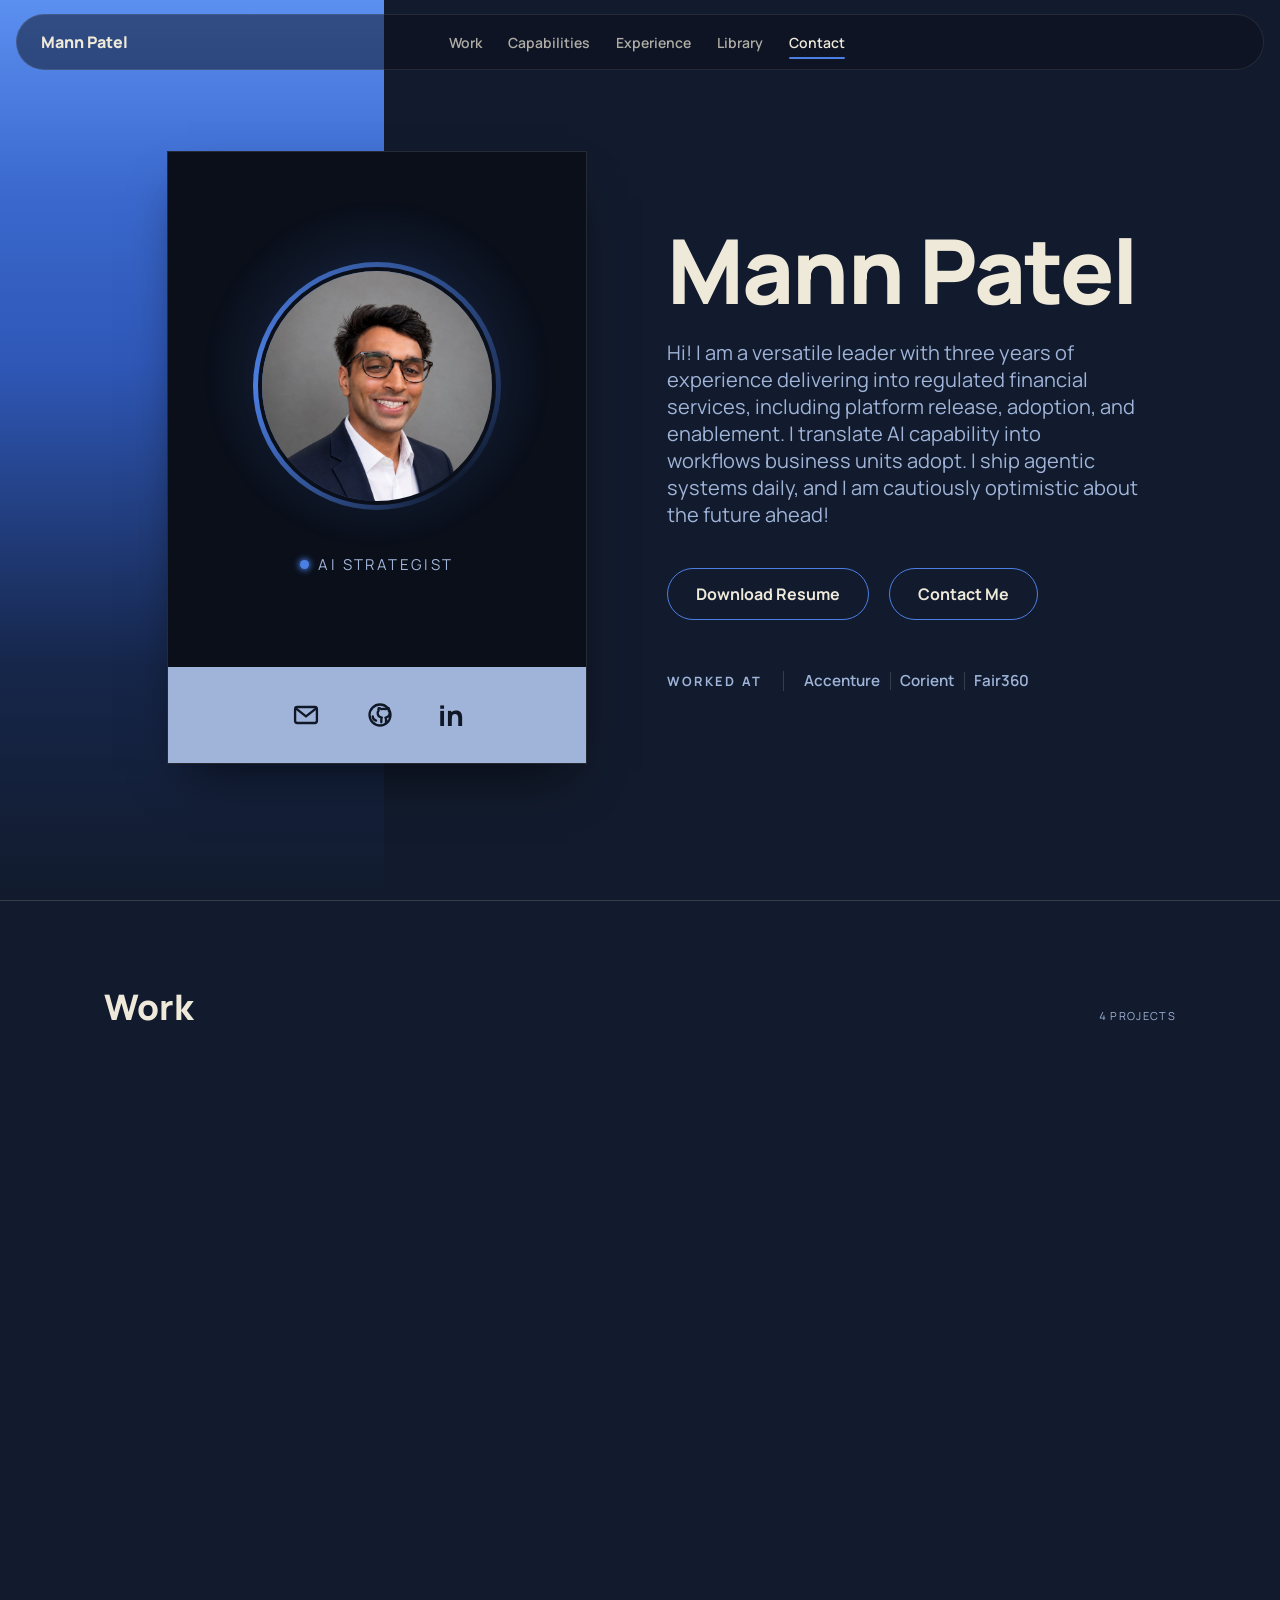
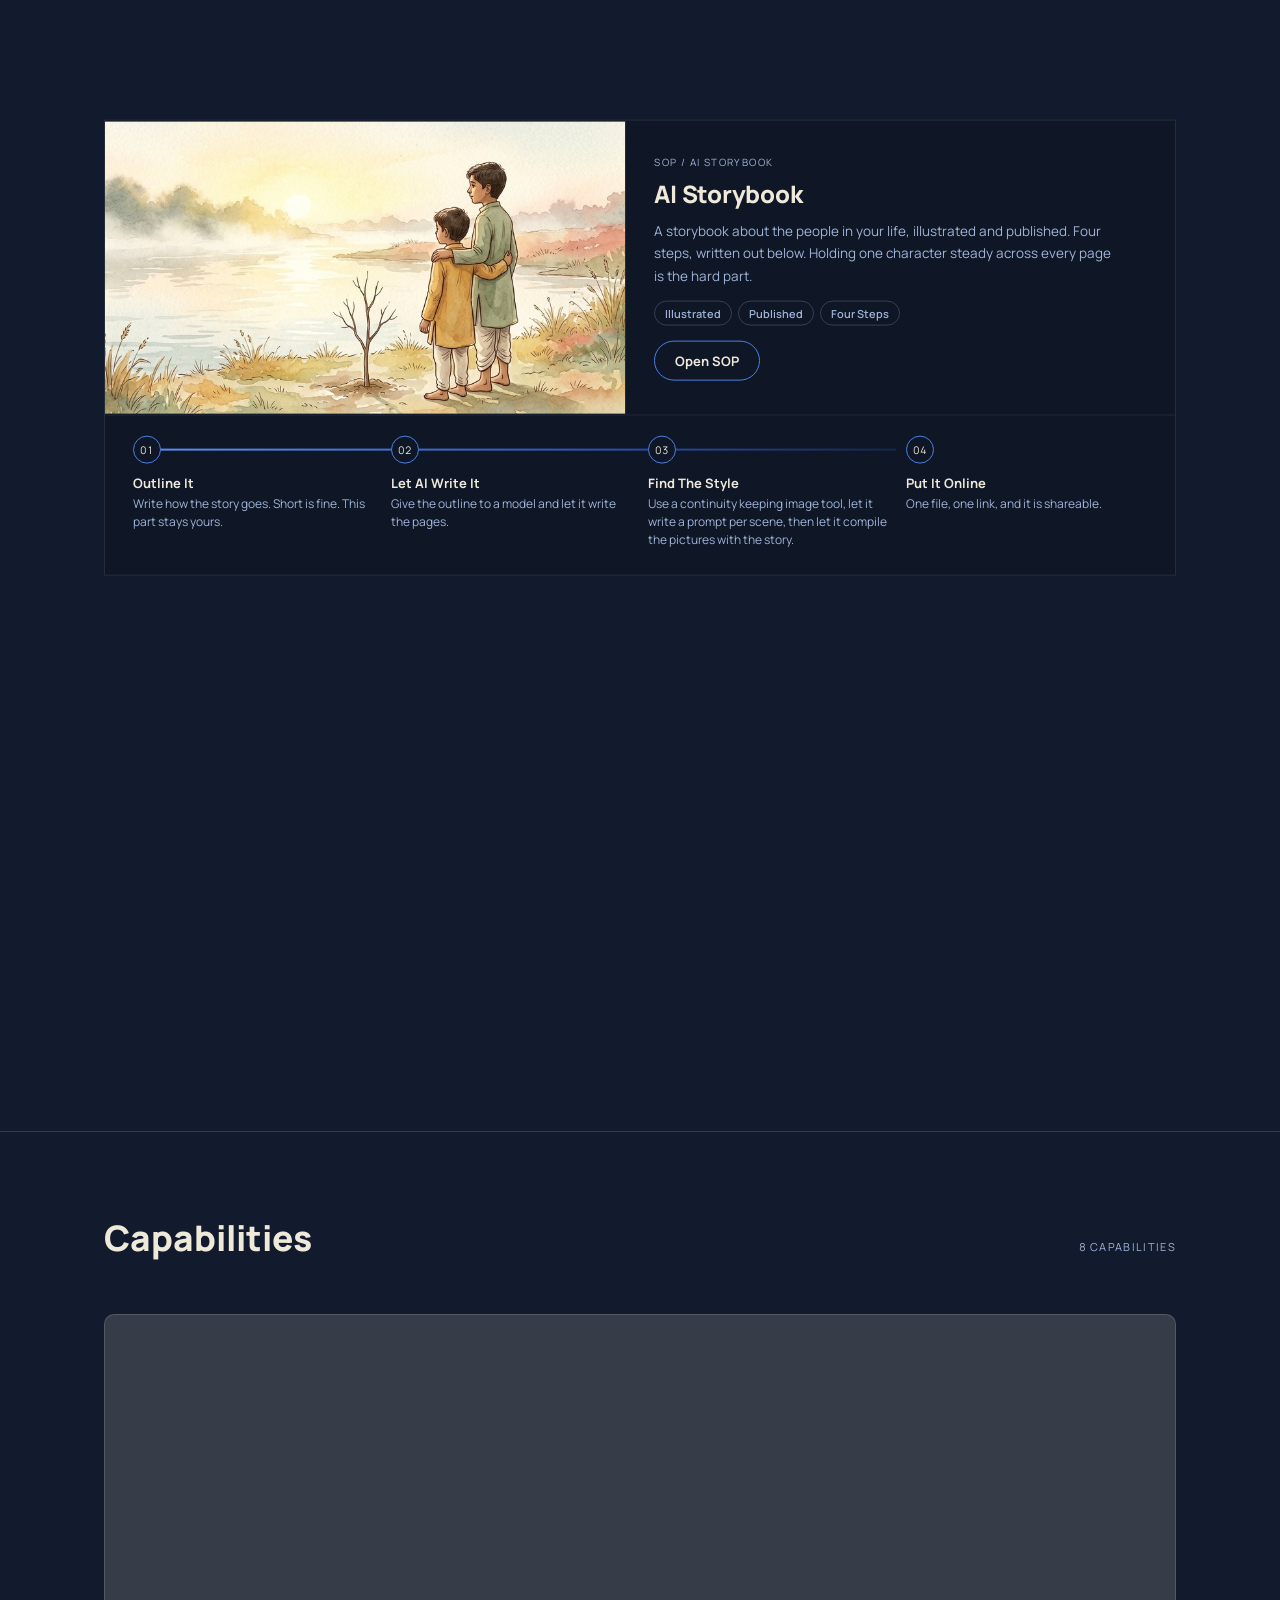
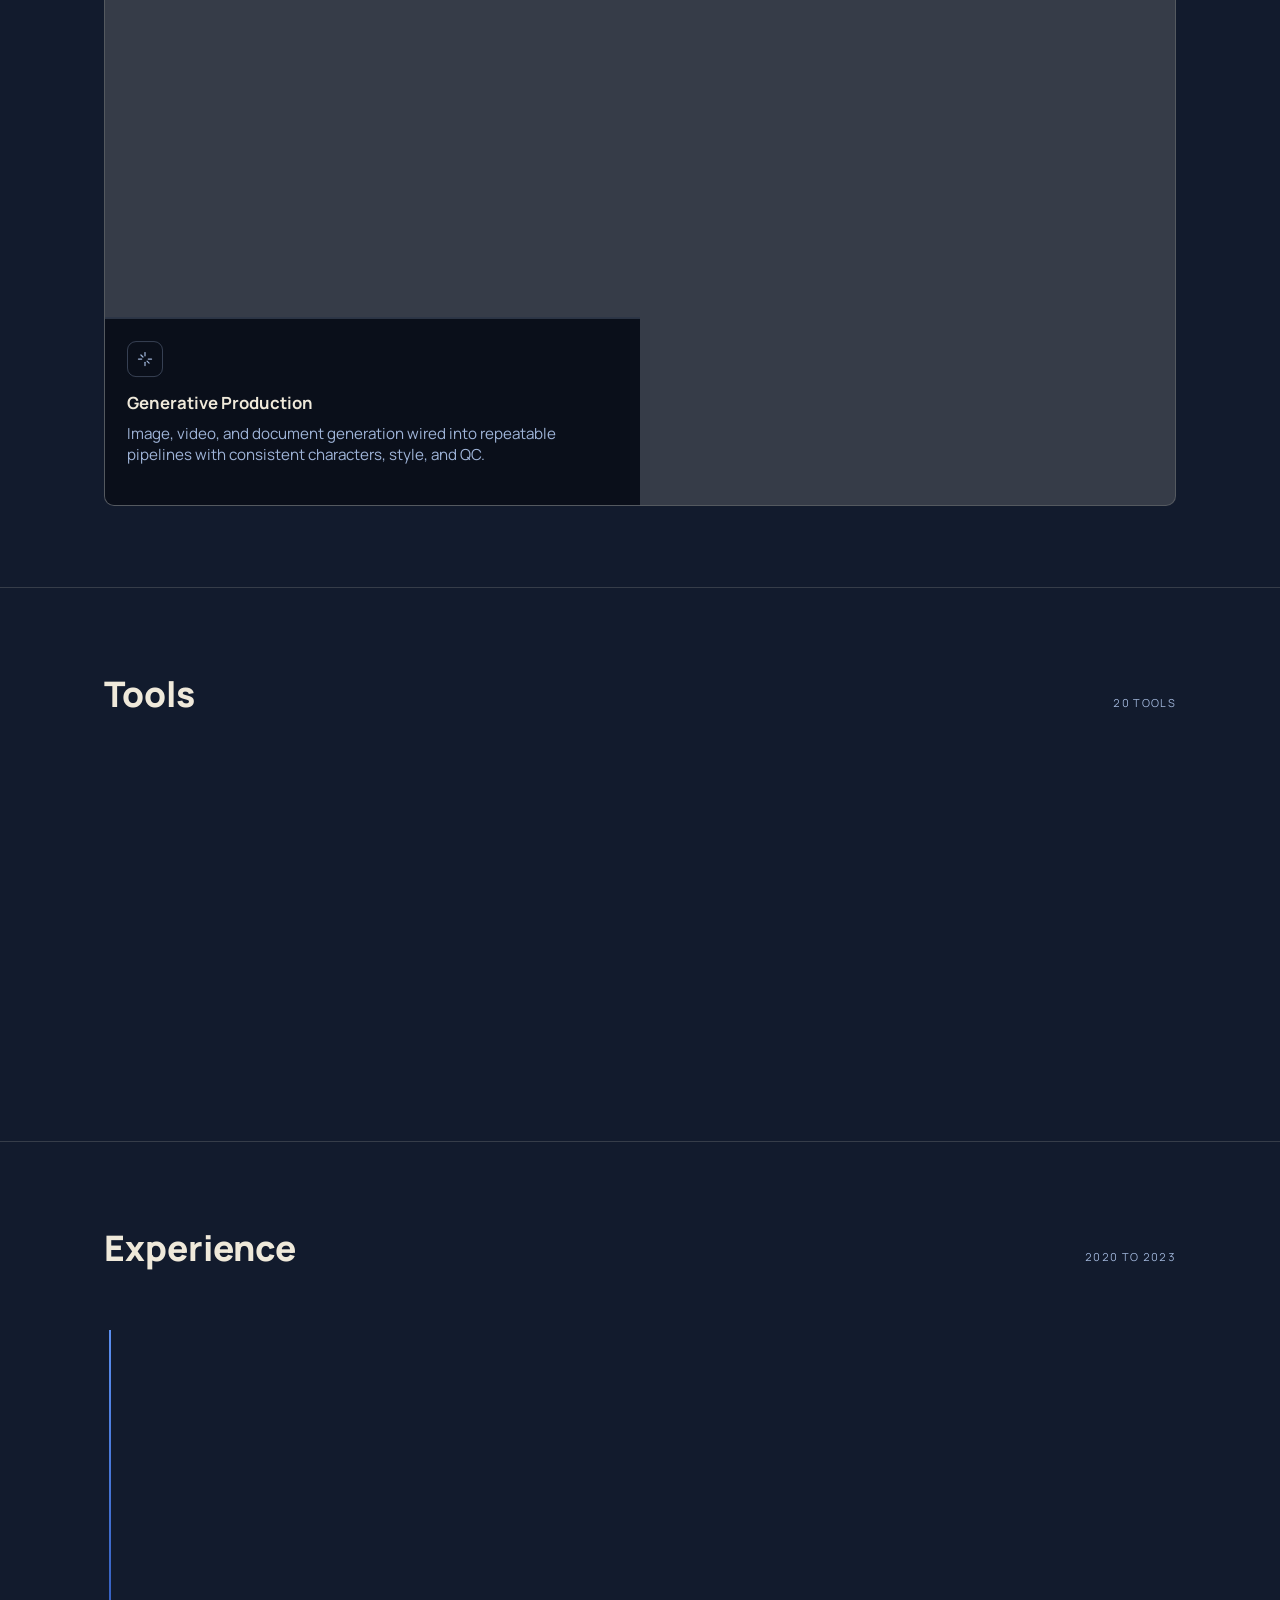
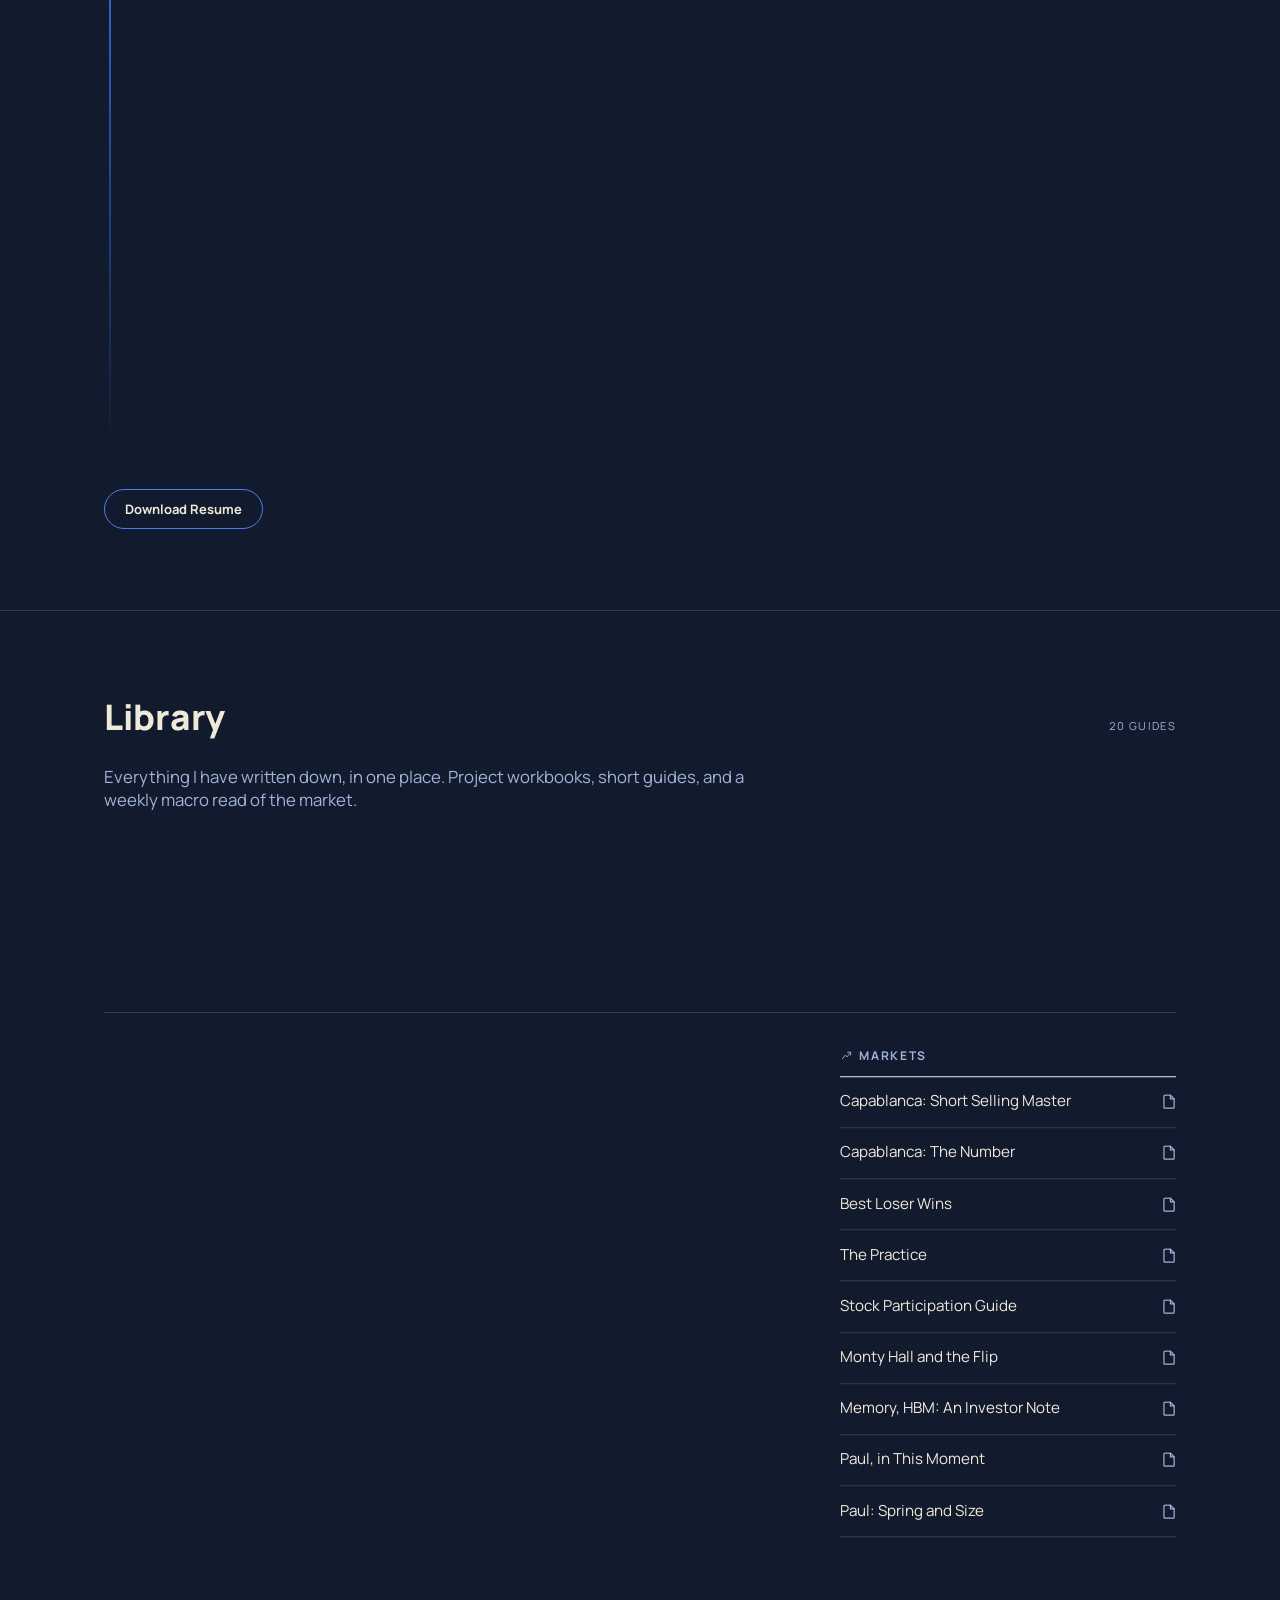
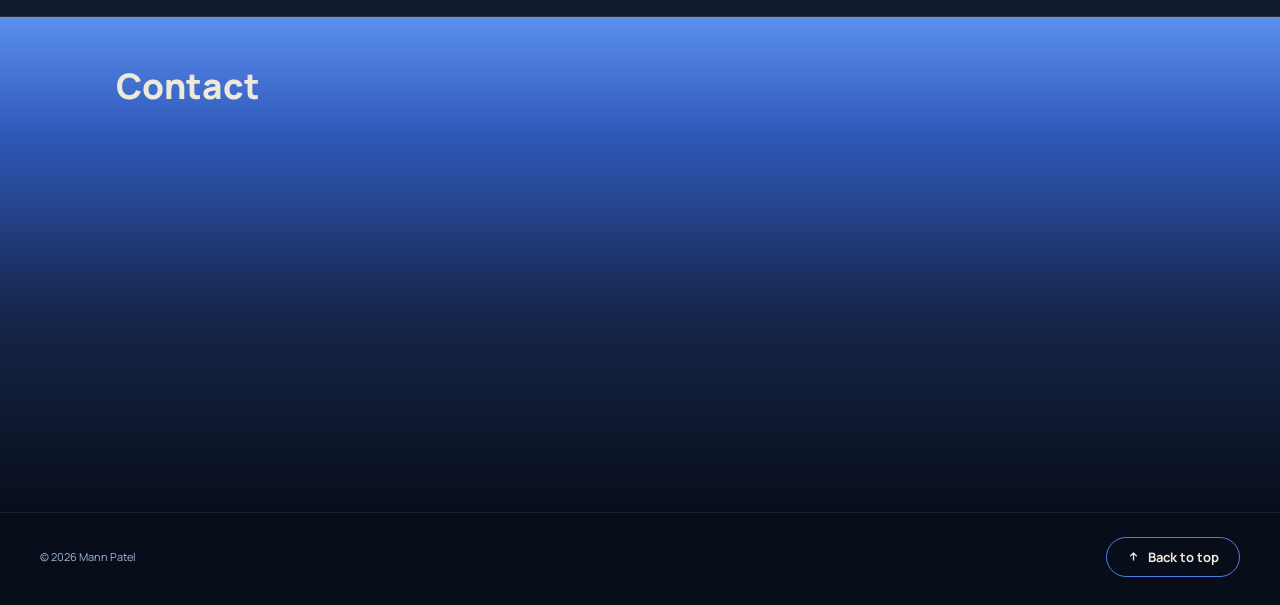
==== index.html @ 4f601220 "Replay v5 heading and card animations on scroll re-entry" ====
<!doctype html>
<html lang="en">
  <head>
    <meta charset="UTF-8" />
    <meta name="viewport" content="width=device-width, initial-scale=1.0, viewport-fit=cover" />
    <meta name="theme-color" content="#16233C" />
    <script>
      // Sets html[data-theme] before first paint, so the page never
      // flashes. A reload lands at the top (Mann, 2026-09-04: "I would
      // imagine refresh would take us to the top"). The browser's own
      // scroll restoration is switched off before the first paint; a URL
      // with a hash still jumps to its anchor as usual.
      (function () {
        try {
          if ('scrollRestoration' in history) history.scrollRestoration = 'manual';
          if (!location.hash) window.scrollTo(0, 0);
        } catch (e) {}
      })();
      // His ruling 2026-09-14: "remove light theme - lets focus on
      // regular first." Always dark, a stored 'theme' value (from before
      // this ruling, or written later by anything that still calls
      // ThemeContext's setter) is never read here. The toggle is off the
      // header; light's CSS and ThemeContext/ThemeToggle stay in the
      // tree, unused, so light can come back later.
      document.documentElement.setAttribute('data-theme', 'dark');
      // Language default, before first paint - mirrors the theme script
      // above so a visitor in India never sees English for a frame (the
      // plan's gap-fix table). Order: a stored choice always wins; else
      // the browser's own signals (timezone Asia/Kolkata or Asia/Calcutta,
      // or a navigator.languages tag starting gu/hi/en-IN) pick gu; else
      // en. The IP lookup below can only ADD gu at runtime, never remove
      // it and never override a stored choice - LanguageContext mirrors
      // this attribute once React mounts, the same way ThemeContext does.
      (function () {
        try {
          var stored = localStorage.getItem('rodeo.lang');
          var lang = stored === 'en' || stored === 'gu' ? stored : null;
          if (!lang) {
            var tz = '';
            try {
              tz = Intl.DateTimeFormat().resolvedOptions().timeZone || '';
            } catch (e2) {}
            var langs = navigator.languages || [navigator.language || ''];
            var indiaSignal =
              tz === 'Asia/Kolkata' ||
              tz === 'Asia/Calcutta' ||
              langs.some(function (l) {
                return /^(gu|hi|en-IN)/i.test(l);
              });
            lang = indiaSignal ? 'gu' : 'en';
          }
          document.documentElement.setAttribute('lang', lang);
          // The actual preload <link> is injected by
          // src/i18n/preloadGujaratiFont.ts instead of here: this raw
          // script runs before Vite's asset pipeline exists, so a literal
          // path string here (/src/assets/fonts/...) would 404 once the
          // build hashes and moves that file - the module import Vite
          // resolves at build time is the only way to get the real URL
          // in both dev and prod. That module still runs before React's
          // first render, so the font request starts at the same point
          // in the load a static preload would have.
        } catch (e) {
          document.documentElement.setAttribute('lang', 'en');
        }
      })();
      // One IP lookup at runtime, after paint - PRICE gate (T0), said out
      // loud per the plan: ipapi.co free tier is 1,000 lookups/day, no
      // key, HTTPS, CORS; each visitor costs one lookup a day (cached 24h
      // in localStorage rodeo.geo). Above the daily cap it 429s and the
      // browser signal above simply stands - cheaper path (zero calls,
      // browser signal only) misses a US-configured phone roaming in
      // India, which is why this call exists. It can only ADD gu - a
      // visitor who tapped the chip (rodeo.lang.chosen) is never
      // overridden, and a non-IN result never removes a gu the browser
      // signal already picked.
      (function () {
        try {
          if (localStorage.getItem('rodeo.lang.chosen') === '1') return;
          var cached = null;
          try {
            cached = JSON.parse(localStorage.getItem('rodeo.geo') || 'null');
          } catch (e3) {}
          var fresh = cached && Date.now() - cached.at < 24 * 60 * 60 * 1000;
          var apply = function (countryCode) {
            if (localStorage.getItem('rodeo.lang.chosen') === '1') return;
            if (localStorage.getItem('rodeo.lang')) return; // stored choice from a prior visit wins
            if (countryCode === 'IN') {
              document.documentElement.setAttribute('lang', 'gu');
              window.dispatchEvent(new CustomEvent('rodeo:geo-lang', { detail: 'gu' }));
            }
            // any other country: leave whatever the browser-signal script above picked
          };
          if (fresh) {
            apply(cached.country_code);
            return;
          }
          var ctrl = new AbortController();
          var timer = setTimeout(function () {
            ctrl.abort();
          }, 1500);
          fetch('https://ipapi.co/json/', { signal: ctrl.signal })
            .then(function (r) {
              return r.json();
            })
            .then(function (data) {
              clearTimeout(timer);
              try {
                localStorage.setItem(
                  'rodeo.geo',
                  JSON.stringify({ country_code: data.country_code, at: Date.now() })
                );
              } catch (e4) {}
              apply(data.country_code);
            })
            .catch(function () {
              clearTimeout(timer);
              // timeout or network failure - fails quietly, browser signal stands
            });
        } catch (e) {
          // fails quietly, browser signal stands
        }
      })();
      // Phase 4 (design handoff sec 04, opening-animation.html B2):
      // once-per-visit intro entrance. Runs before first paint, like the
      // theme/lang scripts above, so html.intro-play is already present
      // when Hero mounts - the class landing after mount would flash the
      // page from its resting (visible) state into the animation's hidden
      // "from" state. sessionStorage (not localStorage) is the per-visit
      // scope her spec asks for: a fresh tab/context always replays, a
      // reload within the same tab does not. Two conditions from her
      // spec: never on a hash landing (the visitor arrived partway down
      // the page, not at the top), and never a second time in the same
      // session (covers clicking back-to-top too, since that is a scroll,
      // not a reload - this class is only ever set once per session
      // regardless).
      (function () {
        try {
          if (!location.hash && !sessionStorage.getItem('rodeo.introPlayed')) {
            document.documentElement.classList.add('intro-play');
            sessionStorage.setItem('rodeo.introPlayed', '1');
          }
        } catch (e) {
          // fails quietly - hero just renders in its resting state
        }
      })();
    </script>
    <meta name="description" content="AI strategy for regulated financial services. Platform rollout at Morgan Stanley, and agentic systems shipped daily." />
    <meta property="og:type" content="website" />
    <meta property="og:title" content="Mann Patel, AI Strategist" />
    <meta property="og:description" content="AI strategy for regulated financial services. Platform rollout at Morgan Stanley, and agentic systems shipped daily." />
    <meta property="og:image" content="https://mann.rodeo/og/mann-rodeo-preview-2026.png" />
    <meta property="og:image:width" content="1200" />
    <meta property="og:image:height" content="630" />
    <meta property="og:image:alt" content="Mann Patel, AI Strategist" />
    <meta property="og:url" content="https://mann.rodeo/" />
    <meta name="twitter:card" content="summary_large_image" />
    <meta name="twitter:title" content="Mann Patel, AI Strategist" />
    <meta name="twitter:description" content="AI strategy for regulated financial services. Platform rollout at Morgan Stanley, and agentic systems shipped daily." />
    <meta name="twitter:image" content="https://mann.rodeo/og/mann-rodeo-preview-2026.png" />
    <link rel="canonical" href="https://mann.rodeo/" />
    <!-- Site icon is the pixel art headshot (Mann, 2026-09-03), replacing the sun.
         Ring cleanup 2026-09-13 (Phase 15): new files, --ring conic gradient
         added around the circle; old favicon-32/mann-192/mann-512/mann-apple-touch
         left in place, unreferenced. -->
    <link rel="icon" type="image/png" sizes="32x32" href="/icon-ring-32.png" />
    <link rel="icon" type="image/png" sizes="192x192" href="/icon-ring-192.png" />
    <link rel="icon" type="image/png" sizes="512x512" href="/icon-ring-512.png" />
    <link rel="apple-touch-icon" href="/icon-ring-180.png" />
    <title>Mann Patel</title>
    <script type="module" crossorigin src="/assets/index-DsJ9YGQO.js"></script>
    <link rel="stylesheet" crossorigin href="/assets/index-DqgEf0xF.css">
  </head>
  <body>
    <div id="root"></div>
  </body>
</html>
---- assets/index-DqgEf0xF.css ----
@font-face{font-family:Manrope;src:url(/assets/Manrope-Variable-FzEoaBTQ.ttf)format("truetype-variations"),url(/assets/Manrope-Variable-FzEoaBTQ.ttf)format("truetype");font-weight:400 800;font-style:normal;font-display:swap;unicode-range:U+0-24F,U+300-36F,U+2000-206F,U+20A0-20CF}@font-face{font-family:Noto Sans Gujarati;src:url(/assets/NotoSansGujarati-Variable-D10yFSUp.ttf)format("truetype-variations"),url(/assets/NotoSansGujarati-Variable-D10yFSUp.ttf)format("truetype");font-weight:100 900;font-style:normal;font-display:swap;unicode-range:U+A80-AFF}:root{--paper:#fbf7ef;--fill:#e7decc;--ink:#16233c;--line:#16233c24;--f:"Manrope", system-ui, sans-serif;--mono:var(--f);--shadow:0 1px 2px #16233c0d, 0 12px 34px #16233c1a;--accent:#4c7fe3;--accent-soft:#4c7fe33d;--ring:conic-gradient(from -90deg, #4c7fe3, #4c7fe30d 65%, #4c7fe3);--ease-reveal:cubic-bezier(.22, 1, .36, 1);--ease-soft:cubic-bezier(.33, 1, .68, 1);--ease-inout:cubic-bezier(.65, 0, .35, 1);--navy:#121b2d;--cream-fixed:#efe9da;--cream:var(--ink);--periwinkle:#3e567c;--panel:#f2ead8;--card:var(--fill);--deep:#dccfb3;--band:linear-gradient(180deg, #4c7fe3 0%, #9bb8ef 25%, #dce6f7 55%, #f5efe2 80%, #fbf7ef 100%);--bar-gradient:linear-gradient(90deg, #5b8ff080 0%, #2f58b857 28%, #16264a33 58%, #0a0f1a00 100%)}html[data-theme=dark]{--paper:#121b2d;--ink:#efe9da;--fill:#1a2540;--line:#efe9da29;--shadow:0 1px 2px #0000004d, 0 12px 34px #00000073;--cream:#efe9da;--periwinkle:#9fb4d8;--panel:#0a0f1a;--card:#0f1626;--deep:#080d1a;--band:linear-gradient(180deg, #5b8ff0 0%, #3a68cc 22%, #2f58b8 40%, #16264a 74%, #121b2d 100%)}*{box-sizing:border-box}html{scroll-behavior:smooth;overflow-x:hidden}body{background:var(--paper);color:var(--ink);font-family:var(--f);-webkit-font-smoothing:antialiased;margin:0;transition:background-color .2s,color .2s}h1,h2,h3,p{margin:0}a{color:inherit}button{font-family:var(--f)}a:focus-visible,button:focus-visible{outline:2px solid var(--accent);outline-offset:2px}.text-link{background-image:linear-gradient(var(--accent), var(--accent));background-position:0 100%;background-repeat:no-repeat;background-size:0% 1.5px;padding-bottom:2px;text-decoration:none;transition:background-size .2s}.text-link:hover,.text-link:focus-visible{background-size:100% 1.5px}section[id],#top{scroll-margin-top:88px}@media (prefers-reduced-motion:reduce){html{scroll-behavior:auto}*{transition-duration:.001ms!important;animation-duration:.001ms!important}}html[lang=gu]{--f:"Noto Sans Gujarati", "Manrope", system-ui, sans-serif}html[lang=gu] body{line-height:1.7}html[lang=gu] .hero-name{letter-spacing:0;font-size:clamp(3.06rem,6.3vw,5.04rem);line-height:1.38}html[lang=gu] .section-title{font-size:clamp(1.44rem,2.7vw,1.98rem)}html[lang=gu] .cap-title{font-size:.945rem}html[lang=gu] .work-title{font-size:1.35rem}html[lang=gu] .btn{line-height:1}@keyframes band-feather{0%{-webkit-mask-image:linear-gradient(90deg,#000 40%,#0000 60%);mask-image:linear-gradient(90deg,#000 40%,#0000 60%);-webkit-mask-position:100% 0;mask-position:100% 0;-webkit-mask-size:250% 100%;mask-size:250% 100%}to{-webkit-mask-image:linear-gradient(90deg,#000 40%,#0000 60%);mask-image:linear-gradient(90deg,#000 40%,#0000 60%);-webkit-mask-position:0 0;mask-position:0 0;-webkit-mask-size:250% 100%;mask-size:250% 100%}}@keyframes card-in{0%{opacity:0;transform:translate(-40px)}to{opacity:1;transform:none}}@keyframes text-in{0%{opacity:0;transform:translate(-20px)}to{opacity:1;transform:none}}@keyframes fade-in{0%{opacity:0}to{opacity:1}}@keyframes ring-spin{0%{transform:rotate(0)}to{transform:rotate(360deg)}}.pill{z-index:50;-webkit-backdrop-filter:blur(14px)saturate(150%);height:56px;color:var(--ink);isolation:isolate;background:#0a0f1a80;border:1px solid #efe9da1a;border-radius:999px;grid-template-columns:1fr auto 1fr;align-items:center;padding:0 10px 0 24px;transition:border-color .3s;display:grid;position:fixed;top:14px;left:16px;right:16px;overflow:hidden}html[data-theme=light] .pill{background:#fbf7ef99;border-color:#16233c1f}.pill:before{content:"";z-index:-1;background:var(--bar-gradient);opacity:0;transition:opacity .6s var(--ease-reveal);position:absolute;inset:0}.pill.scrolled{border-color:#5b8ff047}.pill.scrolled:before{opacity:1}.wordmark{color:var(--ink);white-space:nowrap;opacity:0;pointer-events:none;transition:opacity .45s var(--ease-reveal), transform .55s var(--ease-reveal);justify-self:start;font-size:16px;font-weight:800;text-decoration:none;transform:translateY(8px)}.pill.scrolled .wordmark{opacity:1;pointer-events:auto;transform:translateY(0)}.pill-nav{justify-self:center;gap:26px;display:flex}.pill-nav a{font-family:var(--f);color:color-mix(in srgb, var(--ink) 72%, transparent);padding:4px 0;font-size:14px;font-weight:600;text-decoration:none;transition:color .2s;position:relative}.pill-nav a:hover,.pill-nav a.active{color:var(--ink)}.pill-nav a:after{content:"";background:var(--accent);height:2px;transition:transform .35s var(--ease-reveal);border-radius:2px;position:absolute;bottom:-3px;left:0;right:0;transform:scaleX(0)}.pill-nav a.active:after{transform:scaleX(1)}.pill-right{justify-self:end;align-items:center;gap:8px;display:flex}.pill-right .theme-toggle{border-color:color-mix(in srgb, var(--ink) 28%, transparent);width:32px;height:32px;color:var(--ink)}.pill-right .theme-toggle:hover,.pill-right .theme-toggle:focus-visible{border-color:var(--accent);box-shadow:0 0 0 3px var(--accent-soft), 0 0 14px #4c7fe366;background:0 0}.menu-toggle{border:1px solid color-mix(in srgb, var(--ink) 30%, transparent);width:36px;height:36px;color:inherit;cursor:pointer;background:0 0;border-radius:50%;justify-content:center;align-items:center;display:none}.menu-toggle span,.menu-toggle span:before,.menu-toggle span:after{content:"";background:var(--ink);width:16px;height:2px;display:block;position:relative}.menu-toggle span:before{position:absolute;top:-5px}.menu-toggle span:after{position:absolute;top:5px}.menu-panel{z-index:49;-webkit-backdrop-filter:blur(14px)saturate(150%);color:var(--ink);box-shadow:var(--shadow);background:#0a0f1a80;border:1px solid #efe9da1a;border-radius:14px;flex-direction:column;padding:.75rem;display:flex;position:fixed;top:78px;left:16px;right:16px}html[data-theme=light] .menu-panel{background:#fbf7ef99;border-color:#16233c1f}.menu-panel a{color:color-mix(in srgb, var(--ink) 72%, transparent);padding:.6rem .5rem;font-size:.95rem;font-weight:600;text-decoration:none}.menu-panel a.active{color:var(--ink)}@media (width<=768px){.pill-nav{display:none}.menu-toggle{display:flex}}.btn{color:var(--cream);border:1.5px solid var(--accent);cursor:pointer;background:0 0;border-radius:999px;justify-content:center;align-items:center;gap:8px;padding:10px 20px;font-family:Manrope,system-ui,sans-serif;font-size:13px;font-weight:700;text-decoration:none;transition:box-shadow .25s,background .25s;display:inline-flex}.btn:hover,.btn:focus-visible{box-shadow:0 0 0 4px var(--accent-soft), 0 0 22px #4c7fe380;background:#4c7fe31f;outline:none}.btn svg{width:13px;height:13px}.btn-icon{border-width:1px;border-color:color-mix(in srgb, var(--paper) 30%, transparent);width:40px;height:40px;color:var(--paper);background:0 0;border-radius:50%;padding:0}.btn-icon:hover,.btn-icon:focus-visible{background:color-mix(in srgb, var(--paper) 14%, transparent);box-shadow:none}.footer{background:var(--deep);border-top:1px solid color-mix(in srgb, var(--cream) 8%, transparent);justify-content:space-between;align-items:center;gap:16px;padding:24px 40px 28px;display:flex}.footer-line{font-family:var(--mono);color:var(--periwinkle);font-size:11px}.footer-top svg{transition:transform .3s var(--ease-soft)}.footer-top:hover svg{transform:translateY(-2px)}@media (prefers-reduced-motion:reduce){.footer-top svg{transition:none}}@media (width<=768px){.footer{flex-direction:column;align-items:flex-start;padding-inline:24px}}.hero{align-items:center;min-height:100svh;display:flex;position:relative;overflow:hidden}.hero-bg{grid-template-columns:30% 70%;display:grid;position:absolute;inset:0}.hero-band{background:var(--band)}.hero-solid{background:var(--navy)}.hero-inner{z-index:1;grid-template-columns:420px 1fr;align-items:center;column-gap:80px;width:100%;max-width:1120px;margin-inline:auto;padding:84px 62px 70px 87px;display:grid;position:relative}.hero-id{z-index:1;background:var(--panel);border:1px solid color-mix(in srgb, var(--cream) 12%, transparent);text-align:center;border-radius:0;flex-direction:column;align-self:center;align-items:center;padding:110px 37px 0;display:flex;position:relative;overflow:hidden;box-shadow:0 26px 50px -20px #000000a6}.hero-id-glow{z-index:0;filter:blur(6px);pointer-events:none;background:radial-gradient(circle,#4c7fe361 0%,#4c7fe314 52%,#0000 72%);width:335px;height:335px;position:absolute;top:54px;left:50%;transform:translate(-50%)}.hero-id-ring{z-index:1;cursor:pointer;border-radius:50%;width:248px;height:248px;margin-bottom:44px;transition:box-shadow .3s;position:relative}.hero-id-ring:before{content:"";background:var(--ring);border-radius:50%;position:absolute;inset:0}.hero-id-ring:hover{box-shadow:0 0 0 5px var(--accent-soft)}.hero-id-ring:focus-visible{outline:2px solid var(--accent);outline-offset:4px}@keyframes click-ring-spin{0%{transform:rotate(0)}to{transform:rotate(360deg)}}.hero-id .hero-id-ring.hero-id-ring-spin:before{animation:click-ring-spin .9s var(--ease-inout)}.hero-id-photo{z-index:1;border:4px solid var(--panel);border-radius:50%;position:absolute;inset:5px;overflow:hidden}.hero-headshot-img{object-fit:cover;object-position:center top;pointer-events:none;-webkit-user-select:none;user-select:none;-webkit-user-drag:none;width:100%;height:100%;transition:opacity .25s;position:absolute;inset:0}@media (prefers-reduced-motion:reduce){.hero-headshot-img{transition:none}}.hero-id-role{z-index:1;font-family:var(--mono);letter-spacing:.16em;text-transform:uppercase;color:var(--periwinkle);justify-content:center;align-items:center;gap:9px;margin:0 0 92px;font-size:15px;display:flex;position:relative}.hero-id-dot{background:var(--accent);width:9px;height:9px;box-shadow:0 0 6px 1px var(--accent);border-radius:50%;flex-shrink:0;position:relative}.hero-id-dot:after{content:"";border:1.5px solid var(--accent);opacity:0;border-radius:50%;animation:2.2s ease-out infinite hero-id-dot-pulse;position:absolute;inset:-4px}@keyframes hero-id-dot-pulse{0%{opacity:.9;transform:scale(.6)}70%{opacity:0;transform:scale(2.2)}to{opacity:0;transform:scale(2.2)}}@media (prefers-reduced-motion:reduce){.hero-id-dot:after{opacity:.35;animation:none;transform:scale(1.4)}}.hero-id-socials{z-index:1;background:var(--periwinkle);justify-content:center;align-items:center;gap:42px;width:calc(100% + 74px);margin:0 -37px;padding:32px 0;display:flex;position:relative}.hero-id-social{color:#101828;cursor:pointer;background:0 0;border:none;justify-content:center;align-items:center;padding:0;text-decoration:none;transition:transform .18s,opacity .18s;display:flex}.hero-id-social:hover{opacity:.65;transform:translateY(-1px)}.hero-id-social svg{width:32px;height:32px}.hero-id-social-linkedin{font-family:var(--f);font-size:28px;font-weight:800;line-height:1}.hero-copy{min-width:0}.hero-headline{letter-spacing:-.02em;color:var(--cream-fixed);margin:0;font-size:clamp(3.4rem,7vw,5.6rem);font-weight:800;line-height:1.05}.hero-pitch{color:var(--periwinkle);text-wrap:pretty;max-width:46ch;margin-top:1.4rem;font-size:1.25rem}.hero-actions{gap:1.25rem;margin-top:2.5rem;display:flex}.hero-actions .btn{color:var(--cream-fixed);padding:14px 28px;font-size:16px}.hero-workedat{flex-wrap:wrap;align-items:center;gap:1.25rem;margin-top:3.125rem;display:flex}.hero-workedat-label{letter-spacing:.2em;text-transform:uppercase;color:var(--periwinkle);font-size:.8rem;font-weight:700}.hero-workedat-hairline{background:var(--line);flex-shrink:0;width:1px;height:20px}.hero-workedat-list{flex-wrap:wrap;align-items:center;gap:.6rem;display:flex}.hero-workedat-item{align-items:center;gap:.6rem;display:inline-flex}.hero-workedat-pipe{background:var(--line);width:1px;height:18px}.hero-workedat-plain{color:var(--periwinkle);font-size:.95rem;font-weight:600}@media (width<=768px){.hero-bg{grid-template-rows:340px 1fr;grid-template-columns:1fr}.hero-inner{text-align:center;grid-template-columns:1fr;row-gap:32px;padding:120px 24px 48px}.hero-id{justify-self:center;width:100%;max-width:272px;padding:58px 30px 0}.hero-id-glow{width:270px;height:270px;top:13px}.hero-id-ring{width:200px;height:200px;margin-bottom:26px}.hero-id-photo{border-width:3px;inset:4px}.hero-id-socials{gap:34px;width:calc(100% + 60px);margin:0 -30px;padding:20px 0}.hero-id-social svg{width:26px;height:26px}.hero-id-social-linkedin{font-size:23px}.hero-pitch{margin-inline:auto}.hero-actions{flex-direction:column;width:100%}.hero-actions .btn{width:100%}.hero-workedat{justify-content:center}}.intro-play .hero-band{animation:band-feather 1s var(--ease-inout) 0s both}.intro-play .hero-id{animation:card-in 1s var(--ease-soft) .25s both}.intro-play .hero-headline{animation:text-in .7s var(--ease-soft) .65s both}.intro-play .hero-pitch{animation:text-in .7s var(--ease-soft) .75s both}.intro-play .hero-actions{animation:text-in .7s var(--ease-soft) .85s both}.intro-play .hero-workedat{animation:text-in .7s var(--ease-soft) .95s both}.intro-play header.pill{animation:fade-in .7s var(--ease-soft) 1s both}.intro-play .hero-id-ring:before{animation:ring-spin .85s var(--ease-inout) 1.15s both}.section{border-top:1px solid var(--line);padding-block:clamp(4rem,9vh,7rem)}.section-inner{max-width:1120px;margin-inline:auto;padding-inline:1.5rem}.section-title{font-size:clamp(1.6rem,3vw,2.2rem);font-weight:800}.section-head{justify-content:space-between;align-items:baseline;gap:16px;padding-bottom:12px;display:flex;position:relative}.section-head .count{font-family:var(--mono);letter-spacing:.12em;text-transform:uppercase;color:var(--periwinkle);font-variant-numeric:tabular-nums;white-space:nowrap;opacity:0;flex-shrink:0;font-size:11px;transform:translateY(6px)}.section-head.in .count{animation:section-count-in .6s var(--ease-soft) .25s both}@keyframes section-count-in{0%{opacity:0;transform:translateY(6px)}to{opacity:1;transform:translateY(0)}}.section-head .hair{width:0;height:3px;position:absolute;bottom:-1px;left:0;overflow:hidden}.section-head.in .hair{animation:section-hair-in 1.3s var(--ease-soft) .35s both}@keyframes section-hair-in{0%{width:0}to{width:100%}}.section-head .hair:before{content:"";background:#16233c24;height:1px;position:absolute;bottom:1px;left:0;right:0}html[data-theme=dark] .section-head .hair:before{background:#efe9da24}.section-head .hair:after{content:"";opacity:1;background:linear-gradient(90deg,#5b8ff000,#5b8ff0);border-radius:3px;width:90px;height:3px;position:absolute;bottom:0;right:0;box-shadow:0 0 10px #5b8ff0cc}.section-head.in .hair:after{animation:.6s 1.45s both section-hair-tip-fade}@keyframes section-hair-tip-fade{0%{opacity:1}to{opacity:0}}.section-head.replay-ready .count,.section-head.replay-ready .hair,.section-head.replay-ready .hair:after{animation:none}@media (prefers-reduced-motion:reduce){.section-head .hair,.section-head.in .hair,.section-head.replay-ready .hair{width:100%;animation:none}.section-head .hair:after,.section-head.in .hair:after,.section-head.replay-ready .hair:after{animation:none;display:none}.section-head .count,.section-head.in .count,.section-head.replay-ready .count{opacity:1;animation:none;transform:none}}.section-lede{max-width:640px;color:var(--periwinkle);margin-top:.75rem;font-size:1.05rem}.section-body{margin-top:2.5rem}.work-grid{flex-direction:column;gap:22px;display:flex}.work-card{--wc-line:#efe9da1a;--wc-line-hover:#9fb4d866;--wc-divider:#efe9da14;background:var(--card);border:1px solid var(--wc-line);border-radius:0;flex-direction:column;transition:border-color .3s;display:flex}html:not([data-theme=dark]) .work-card{--wc-line:#16233c1a;--wc-line-hover:#4c7fe366;--wc-divider:#16233c14;background:#e3d9c4}.work-card:hover{border-color:var(--wc-line-hover)}.work-top{grid-template-columns:minmax(0,.95fr) minmax(0,1fr);align-items:stretch;display:grid}.work-media{border-right:1px solid var(--wc-divider);background:var(--paper);aspect-ratio:16/9;align-self:center;position:relative;overflow:hidden}.work-slide{object-fit:contain;object-position:center;width:100%;height:100%;transition:opacity .8s var(--ease-reveal);position:absolute;inset:0}.work-nav{z-index:5;width:34px;height:34px;color:var(--cream-fixed);-webkit-backdrop-filter:blur(8px);cursor:pointer;opacity:0;transition:opacity .25s ease, transform .25s var(--ease-reveal), border-color .2s ease, box-shadow .25s ease;background:#0a0f1a8c;border:1px solid #efe9da40;border-radius:50%;justify-content:center;align-items:center;display:flex;position:absolute;top:50%;transform:translateY(-50%)scale(.9)}.work-nav svg{width:14px;height:14px}.work-nav-prev{left:12px}.work-nav-next{right:12px}.work-media:hover .work-nav,.work-media:focus-within .work-nav{opacity:1;transform:translateY(-50%)scale(1)}.work-nav:hover,.work-nav:focus-visible{border-color:var(--accent);box-shadow:0 0 0 3px var(--accent-soft), 0 0 16px #4c7fe380;outline:none}.work-dots{z-index:5;opacity:0;gap:6px;transition:opacity .25s;display:flex;position:absolute;bottom:12px;left:50%;transform:translate(-50%)}.work-media:hover .work-dots,.work-media:focus-within .work-dots{opacity:1}.work-dot{cursor:pointer;width:7px;height:7px;transition:width .3s var(--ease-reveal), background .2s ease;background:#efe9da66;border:none;border-radius:999px;padding:0}.work-dot.is-on{background:var(--cream-fixed);width:18px}.work-body{flex-direction:column;justify-content:center;padding:26px 28px;display:flex}.work-kicker{font-family:var(--mono);letter-spacing:.14em;text-transform:uppercase;color:var(--periwinkle);font-size:.625rem;font-weight:400}.work-title{font-family:var(--f);letter-spacing:-.01em;margin-top:.5rem;font-size:1.5rem;font-weight:800}.work-text{color:var(--periwinkle);max-width:58ch;margin-top:.6rem;font-size:.84375rem;line-height:1.65}.work-tags{flex-wrap:wrap;gap:6px;margin:.9rem 0 0;padding:0;list-style:none;display:flex}.work-tag{color:var(--periwinkle);border:1px solid color-mix(in srgb, var(--periwinkle) 26%, transparent);border-radius:999px;padding:4px 10px;font-size:.6875rem;font-weight:600}.work-steps-band{border-top:1px solid var(--wc-divider);padding:20px 28px 26px}.work-steps{grid-template-columns:repeat(4,1fr);gap:16px;margin:0;padding:0;list-style:none;display:grid;position:relative}.work-steps:before{content:"";background:linear-gradient(90deg,#5b8ff0 0%,#2f58b8 55%,#16264a 100%);height:2px;position:absolute;top:13px;left:14px;right:calc(25% - 2px)}.work-step{z-index:1;flex-direction:column;display:flex;position:relative}.work-step-node{background:var(--card);border:1.5px solid var(--accent);width:28px;height:28px;font-family:var(--mono);font-variant-numeric:tabular-nums;color:var(--cream);border-radius:50%;justify-content:center;align-items:center;margin-bottom:10px;font-size:.656rem;display:flex}.work-step-title{margin-bottom:3px;font-size:.8125rem;font-weight:700}.work-step-text{color:var(--periwinkle);font-size:.75rem;line-height:1.5}.work-actions{flex-wrap:wrap;gap:8px;margin-top:.9rem;display:flex}@media (width<=780px){.work-top{grid-template-columns:1fr}.work-media{border-right:none;border-bottom:1px solid var(--wc-divider);align-self:auto}.work-steps{grid-template-columns:1fr 1fr}.work-steps:before{display:none}}@media (hover:none){.work-nav{opacity:1;transform:translateY(-50%)scale(1)}}.cap-grid{background:var(--line);border:1px solid var(--line);border-radius:10px;grid-template-columns:repeat(2,1fr);gap:1px;display:grid;overflow:hidden}.cap-card{background:var(--panel);border-top:2px solid color-mix(in srgb, var(--periwinkle) 22%, transparent);padding:22px;transition:border-color .2s,background .2s}.cap-card:hover,.cap-card:focus-within{border-top-color:var(--accent);background:color-mix(in srgb, var(--panel), black 10%)}html[data-theme=dark] .cap-card:hover,html[data-theme=dark] .cap-card:focus-within{background:#141d33}.cap-icon-box{border:1px solid color-mix(in srgb, var(--periwinkle) 30%, transparent);width:36px;height:36px;color:var(--periwinkle);border-radius:9px;justify-content:center;align-items:center;margin-bottom:14px;transition:color .2s,border-color .2s,box-shadow .2s;display:flex}.cap-icon-box svg{width:18px;height:18px}.cap-card:hover .cap-icon-box,.cap-card:focus-within .cap-icon-box{color:var(--accent);border-color:var(--accent);box-shadow:0 0 0 3px var(--accent-soft)}.cap-title{font-size:1.05rem;font-weight:700}.cap-text{color:var(--periwinkle);margin-top:.6rem;font-size:.95rem}@media (width<=640px){.cap-grid{grid-template-columns:1fr}}@media (prefers-reduced-motion:reduce){.cap-card,.cap-icon-box{transition:none}}.tools-rack{flex-direction:column;gap:22px;display:flex}.tool-group-label{font-family:var(--mono);letter-spacing:.16em;text-transform:uppercase;color:var(--periwinkle);margin:0 0 10px;font-size:9.5px;font-weight:500}.tool-row{flex-wrap:wrap;gap:9px;display:flex}.tool-pill{--tip-x:0px;font-family:var(--f);color:var(--cream);border:1px solid color-mix(in srgb, var(--periwinkle) 32%, transparent);cursor:help;border-radius:20px;padding:7px 15px;font-size:12.5px;font-weight:600;transition:border-color .2s,background .2s,box-shadow .2s;display:inline-block;position:relative}.tool-pill:hover,.tool-pill:focus-visible,.tool-pill.active{border-color:var(--accent);box-shadow:0 0 0 3px var(--accent-soft);background:#4c7fe31a;outline:none}.sr-only{clip:rect(0, 0, 0, 0);white-space:nowrap;border:0;width:1px;height:1px;margin:-1px;padding:0;position:absolute;overflow:hidden}.tool-pill:after{content:attr(data-tooltip);transform:translateX(calc(-50% + var(--tip-x)));color:#101828;width:220px;font-family:var(--f);text-align:center;opacity:0;visibility:hidden;pointer-events:none;z-index:20;background:#efe9da;border-radius:8px;padding:9px 13px;font-size:12px;font-weight:500;line-height:1.45;transition:opacity .2s;display:none;position:absolute;bottom:calc(100% + 10px);left:50%;box-shadow:0 12px 28px -10px #000000b3}.tool-pill:before{content:"";opacity:0;visibility:hidden;z-index:21;border:6px solid #0000;border-top-color:#efe9da;transition:opacity .2s;display:none;position:absolute;bottom:calc(100% + 4px);left:50%;transform:translate(-50%)}.tool-pill:hover:after,.tool-pill:hover:before,.tool-pill:focus-visible:after,.tool-pill:focus-visible:before,.tool-pill.active:after,.tool-pill.active:before{opacity:1;visibility:visible;display:block}@media (prefers-reduced-motion:reduce){.tool-pill,.tool-pill:after,.tool-pill:before{transition:none}}.exp-rail{padding-left:32px;position:relative}.exp-rail:before{content:"";background:linear-gradient(#5b8ff0 0%,#2f58b8 45%,#1c3568 78%,#0000 100%);width:2px;position:absolute;top:6px;bottom:6px;left:5px}.exp-item{padding-bottom:30px;position:relative}.exp-item:last-child{padding-bottom:0}.exp-node{background:var(--accent);width:12px;height:12px;box-shadow:0 0 0 4px var(--navy), 0 0 12px #4c7fe3b3;border-radius:50%;position:absolute;top:4px;left:-32px}html[data-theme=light] .exp-node{box-shadow:0 0 0 4px var(--paper), 0 0 12px #4c7fe3b3}.exp-head{flex-wrap:wrap;justify-content:space-between;align-items:baseline;gap:16px;display:flex}.exp-org{color:var(--cream);font-size:1rem;font-weight:800}.exp-dates{font-family:var(--mono);letter-spacing:.06em;color:var(--periwinkle);font-variant-numeric:tabular-nums;white-space:nowrap;font-size:10.5px}.exp-role{font-family:var(--mono);letter-spacing:.12em;text-transform:uppercase;color:var(--periwinkle);margin-top:3px;margin-bottom:10px;font-size:10.5px}.exp-points{flex-direction:column;gap:.5rem;margin:0;padding:0;list-style:none;display:flex}.exp-point{color:var(--periwinkle);font-size:.95rem;line-height:1.6}.exp-resume-btn{margin-top:2rem}@media (width<=768px){.exp-rail{padding-left:26px}.exp-rail:before{left:4px}.exp-node{width:10px;height:10px;box-shadow:0 0 0 3px var(--navy), 0 0 10px #4c7fe3b3;left:-26px}html[data-theme=light] .exp-node{box-shadow:0 0 0 3px var(--paper), 0 0 10px #4c7fe3b3}}.lib-rings{grid-template-columns:repeat(6,1fr);gap:1.5rem .5rem;margin-bottom:2.5rem;display:grid}@media (width<=768px){.lib-rings{grid-template-columns:repeat(3,1fr)}}.lib-ring-item{text-align:center;flex-direction:column;align-items:center;gap:.5rem;display:flex}.lib-ring-wrap{width:76px;height:76px;position:relative}.lib-ring{width:76px;height:76px;display:block}.lib-ring-track{fill:none;stroke:#9fb4d829;stroke-width:6px}.lib-ring-arc{fill:none;stroke:var(--accent);stroke-width:6px;stroke-linecap:round;transform-origin:38px 38px;transform:rotate(-90deg)}.lib-ring-icon{color:var(--ink);justify-content:center;align-items:center;display:flex;position:absolute;inset:0}.lib-ring-icon svg{width:22px;height:22px}.lib-ring-name{color:var(--ink);font-size:.71875rem;font-weight:600;line-height:1.25}.lib-ring-count{font-family:var(--mono);color:var(--periwinkle);font-size:.625rem}.lib-columns{border-top:1px solid var(--line);grid-template-columns:repeat(3,1fr);align-items:start;gap:0 2rem;padding-top:2rem;display:grid}.lib-stack{flex-direction:column;gap:2rem;min-width:0;display:flex}@media (width<=1024px){.lib-columns{grid-template-columns:repeat(2,1fr)}}.lib-col-head{font-family:var(--mono);letter-spacing:.14em;text-transform:uppercase;color:var(--periwinkle);border-bottom:1px solid var(--ink);align-items:center;gap:.4rem;padding-bottom:.75rem;font-size:.75rem;font-weight:700;display:flex}.lib-col-head-icon{flex-shrink:0;width:13px;height:13px}.lib-row{border-bottom:1px solid var(--line);color:var(--ink);justify-content:space-between;align-items:center;gap:.75rem;padding-block:.85rem;text-decoration:none;display:flex}.lib-row-title{font-size:.95rem;transition:transform .18s}.lib-row:hover .lib-row-title.text-link,.lib-row:focus-visible .lib-row-title.text-link{background-size:100% 1.5px}.lib-row:hover .lib-row-title{transform:translate(4px)}.lib-row-icon{width:13px;height:15px;color:var(--periwinkle);flex-shrink:0}@media (width<=768px){.lib-columns{grid-template-columns:1fr;gap:2rem 0}.lib-stack{display:contents}}#contact{background:linear-gradient(#5b8ff0 0%,#2f58b8 24%,#16264a 60%,#080d1a 100%);padding-block:44px 38px}html[data-theme=light] #contact{background:var(--band)}#contact .section-inner{padding-inline:36px}@media (width<=768px){#contact .section-inner{padding-inline:24px}}.contact-line{color:var(--cream);max-width:640px;margin-bottom:1.75rem;font-size:1.05rem}.contact-cards{grid-template-columns:300px 1fr;align-items:stretch;gap:22px;display:grid}.contact-card{background:var(--panel);border:1px solid var(--line);flex-direction:column;display:flex;box-shadow:0 26px 50px -20px #000000a6}.contact-card-methods{padding:24px 22px 0}.contact-card-form{padding:24px 24px 26px}.contact-col-label{font-family:var(--mono);letter-spacing:.16em;text-transform:uppercase;color:var(--periwinkle);margin:0 0 16px;font-size:9.5px}.contact-methods{flex-direction:column;gap:14px;margin:0;padding:0;list-style:none;display:flex}.contact-method-row{width:100%;font:inherit;color:inherit;text-align:left;cursor:pointer;background:0 0;border:none;align-items:center;gap:12px;margin:0;padding:0;text-decoration:none;display:flex}.contact-method-icon{border:1px solid color-mix(in srgb, var(--periwinkle) 30%, transparent);width:32px;height:32px;color:var(--periwinkle);flex-shrink:0;justify-content:center;align-items:center;transition:color .2s,border-color .2s,box-shadow .2s;display:flex}.contact-method-icon svg{width:15px;height:15px}.contact-li-mark{font-family:var(--f);font-size:13px;font-weight:800;line-height:1}.contact-method-text{flex-direction:column;min-width:0;display:flex}.contact-method-label{font-family:var(--mono);letter-spacing:.14em;text-transform:uppercase;color:var(--periwinkle);margin-bottom:2px;font-size:9px}.contact-method-dest{color:color-mix(in srgb, var(--cream) 85%, transparent);white-space:nowrap;background-size:0% 1.5px;font-size:12px;font-weight:600}.contact-method-row:hover .contact-method-dest,.contact-method-row:focus-visible .contact-method-dest{background-size:100% 1.5px}.contact-method-row:hover .contact-method-icon,.contact-method-row:focus-visible .contact-method-icon{color:var(--accent);border-color:var(--accent);box-shadow:0 0 0 3px var(--accent-soft)}.contact-method-row:focus-visible{outline:none}.contact-resume-bar.btn{background:var(--periwinkle);color:#101828;border:none;border-radius:0;width:calc(100% + 44px);margin:auto -22px 0;padding:13px 0;font-size:12px;font-weight:700}.contact-resume-bar.btn:hover,.contact-resume-bar.btn:focus-visible{box-shadow:none;background:#b6cbe6}.contact-card-form form{flex-direction:column;display:flex}.contact-field-row{grid-template-columns:1fr 1fr;gap:14px;margin-bottom:14px;display:grid}.contact-field{flex-direction:column;display:flex}.contact-field label{font-family:var(--mono);letter-spacing:.14em;text-transform:uppercase;color:var(--periwinkle);margin-bottom:6px;font-size:9px}.contact-field input,.contact-field textarea{font-family:var(--f);color:var(--cream);background:color-mix(in srgb, var(--periwinkle) 6%, transparent);border:1px solid color-mix(in srgb, var(--periwinkle) 22%, transparent);border-radius:0;padding:9px 11px;font-size:13px;transition:border-color .2s,box-shadow .2s,background .2s}.contact-field textarea{resize:vertical;min-height:74px;line-height:1.5}.contact-field input:focus,.contact-field textarea:focus{border-color:var(--accent);box-shadow:0 0 0 3px var(--accent-soft);background:#4c7fe314;outline:none}.contact-send-row{align-items:center;gap:12px;margin-top:22px;display:flex}.contact-send-note{font-family:var(--mono);letter-spacing:.1em;text-transform:uppercase;color:var(--periwinkle);font-size:9.5px}@media (width<=768px){.contact-cards{grid-template-columns:1fr}.contact-card-methods{padding-bottom:24px}.contact-field-row{grid-template-columns:1fr;gap:0}}.pdf-overlay{z-index:100;-webkit-backdrop-filter:blur(8px);backdrop-filter:blur(8px);opacity:0;pointer-events:none;transition:opacity .35s var(--ease-soft);background:#070a12ad;position:fixed;inset:0}.pdf-overlay.is-open{opacity:1;pointer-events:auto}.pdf-modal{background:var(--panel);color:var(--ink);border:1px solid color-mix(in srgb, var(--ink) 12%, transparent);opacity:0;transition:opacity .35s var(--ease-soft), transform .45s var(--ease-soft);border-radius:0;flex-direction:column;display:flex;position:absolute;inset:26px 34px;overflow:hidden;transform:translateY(16px)scale(.985);box-shadow:0 40px 90px -30px #000000d9}.pdf-overlay.is-open .pdf-modal{opacity:1;transform:none}.pdf-modal-bar{border-bottom:1px solid color-mix(in srgb, var(--ink) 8%, transparent);flex-shrink:0;align-items:center;gap:16px;padding:12px 14px 12px 20px;display:flex}.pdf-modal-title{min-width:0;margin-right:auto;overflow:hidden}.pdf-modal-title small{font-family:var(--mono);letter-spacing:.16em;text-transform:uppercase;color:var(--periwinkle);white-space:nowrap;text-overflow:ellipsis;margin-bottom:3px;font-size:9.5px;display:block;overflow:hidden}.pdf-modal-title strong{font-family:var(--f);white-space:nowrap;text-overflow:ellipsis;font-size:16px;font-weight:800;display:block;overflow:hidden}.pdf-pager{flex-shrink:0;align-items:center;gap:8px;display:flex}.pdf-pager-count{font-family:var(--mono);color:color-mix(in srgb, var(--ink) 70%, transparent);font-variant-numeric:tabular-nums;text-align:center;min-width:76px;font-size:11px}.pdf-icon-btn{width:32px;height:32px;color:var(--ink);border:1px solid color-mix(in srgb, var(--ink) 26%, transparent);cursor:pointer;background:0 0;border-radius:50%;flex-shrink:0;justify-content:center;align-items:center;transition:border-color .2s,box-shadow .25s,opacity .2s;display:flex}.pdf-icon-btn svg{width:14px;height:14px}.pdf-icon-btn:hover,.pdf-icon-btn:focus-visible{border-color:var(--accent);box-shadow:0 0 0 3px var(--accent-soft), 0 0 16px color-mix(in srgb, var(--accent) 45%, transparent);outline:none}.pdf-icon-btn:disabled{opacity:.3;cursor:default;box-shadow:none;border-color:color-mix(in srgb, var(--ink) 26%, transparent)}.pdf-sep{background:color-mix(in srgb, var(--ink) 12%, transparent);flex-shrink:0;width:1px;height:22px}.pdf-fit{border:1px solid color-mix(in srgb, var(--ink) 20%, transparent);border-radius:999px;flex-shrink:0;padding:2px;display:flex}.pdf-fit button{font-family:var(--f);color:color-mix(in srgb, var(--ink) 65%, transparent);cursor:pointer;background:0 0;border:none;border-radius:999px;padding:6px 11px;font-size:11.5px;font-weight:700;transition:background .2s,color .2s}.pdf-fit button[aria-pressed=true]{color:var(--ink);background:var(--accent-soft)}.pdf-download-btn{white-space:nowrap;flex-shrink:0;padding:8px 16px;font-size:12.5px}.pdf-progress{background:color-mix(in srgb, var(--ink) 5%, transparent);flex-shrink:0;height:2px}.pdf-progress i{background:linear-gradient(90deg,#5b8ff0,#2f58b8);width:0;height:100%;transition:width .15s linear;display:block}.pdf-body-wrap{flex-direction:column;flex:1;min-height:0;display:flex}.pdf-body{flex:1;grid-template-columns:104px 1fr;min-height:0;display:grid}.pdf-body.no-rail{grid-template-columns:1fr}.pdf-rail{border-right:1px solid color-mix(in srgb, var(--ink) 8%, transparent);flex-direction:column;align-items:center;gap:14px;padding:16px 14px;display:flex;overflow-y:auto}.pdf-thumb{all:unset;cursor:pointer;flex-direction:column;align-items:center;gap:6px;width:100%;display:flex}.pdf-thumb-page{outline-offset:3px;background:#fff;outline:2px solid #0000;width:72px;transition:outline-color .2s,box-shadow .25s;display:block}.pdf-thumb-page canvas{width:100%;height:100%;display:block}.pdf-thumb-num{font-family:var(--mono);color:color-mix(in srgb, var(--ink) 50%, transparent);font-size:10px}.pdf-thumb:hover .pdf-thumb-page{outline-color:color-mix(in srgb, var(--periwinkle) 50%, transparent)}.pdf-thumb.is-current .pdf-thumb-page{outline-color:var(--accent);box-shadow:0 0 16px color-mix(in srgb, var(--accent) 45%, transparent)}.pdf-thumb.is-current .pdf-thumb-num{color:var(--ink)}.pdf-thumb:focus-visible .pdf-thumb-page{outline-color:var(--accent)}.pdf-pages{background:var(--deep);touch-action:pan-x pan-y;overscroll-behavior:contain;flex-direction:column;align-items:center;gap:26px;width:100%;min-height:0;padding:28px;display:flex;position:relative;overflow:auto}html[data-theme=dark] .pdf-pages{background:#070b14}.pdf-pages-message{text-align:center;color:var(--ink);justify-content:center;align-items:center}.pdf-pages-message p{opacity:.75;max-width:32ch;font-size:.9rem}.pdf-sheet{flex-direction:column;flex-shrink:0;align-items:center;gap:8px;display:flex}.pdf-page{transition:width .35s var(--ease-soft);background:#fff;border-radius:0;flex-shrink:0;position:relative;overflow:hidden;box-shadow:0 20px 50px -18px #000c}.pdf-page-canvas{width:100%;height:100%;display:block;position:absolute;inset:0}.pdf-page-number{font-family:var(--mono);color:color-mix(in srgb, var(--ink) 35%, transparent);font-size:10px}.pdf-page-skeleton{background:linear-gradient(100deg,#eee 30%,#f6f6f6 50%,#eee 70%) 0 0/200% 100%;animation:1.6s ease-in-out infinite pdf-skeleton-sweep;position:absolute;inset:0}@keyframes pdf-skeleton-sweep{0%{background-position:200% 0}to{background-position:-200% 0}}.pdf-rail::-webkit-scrollbar{width:8px}.pdf-pages::-webkit-scrollbar{width:8px}.pdf-rail::-webkit-scrollbar-track{background:0 0}.pdf-pages::-webkit-scrollbar-track{background:0 0}.pdf-rail::-webkit-scrollbar-thumb{background:color-mix(in srgb, var(--periwinkle) 25%, transparent);border-radius:999px}.pdf-pages::-webkit-scrollbar-thumb{background:color-mix(in srgb, var(--periwinkle) 25%, transparent);border-radius:999px}.pdf-rail,.pdf-pages{scrollbar-width:thin;scrollbar-color:color-mix(in srgb, var(--periwinkle) 30%, transparent) transparent}@media (prefers-reduced-motion:reduce){.pdf-progress i{transition-duration:.01ms}}@media (width<=768px){.pdf-modal{border-width:0;border-radius:0;height:100dvh;inset:0}.pdf-modal-bar{padding-top:calc(12px + env(safe-area-inset-top,0px))}.pdf-icon-btn{width:40px;height:40px}.pdf-sep,.pdf-fit{display:none}.pdf-body{grid-template-columns:1fr}.pdf-rail{display:none}}
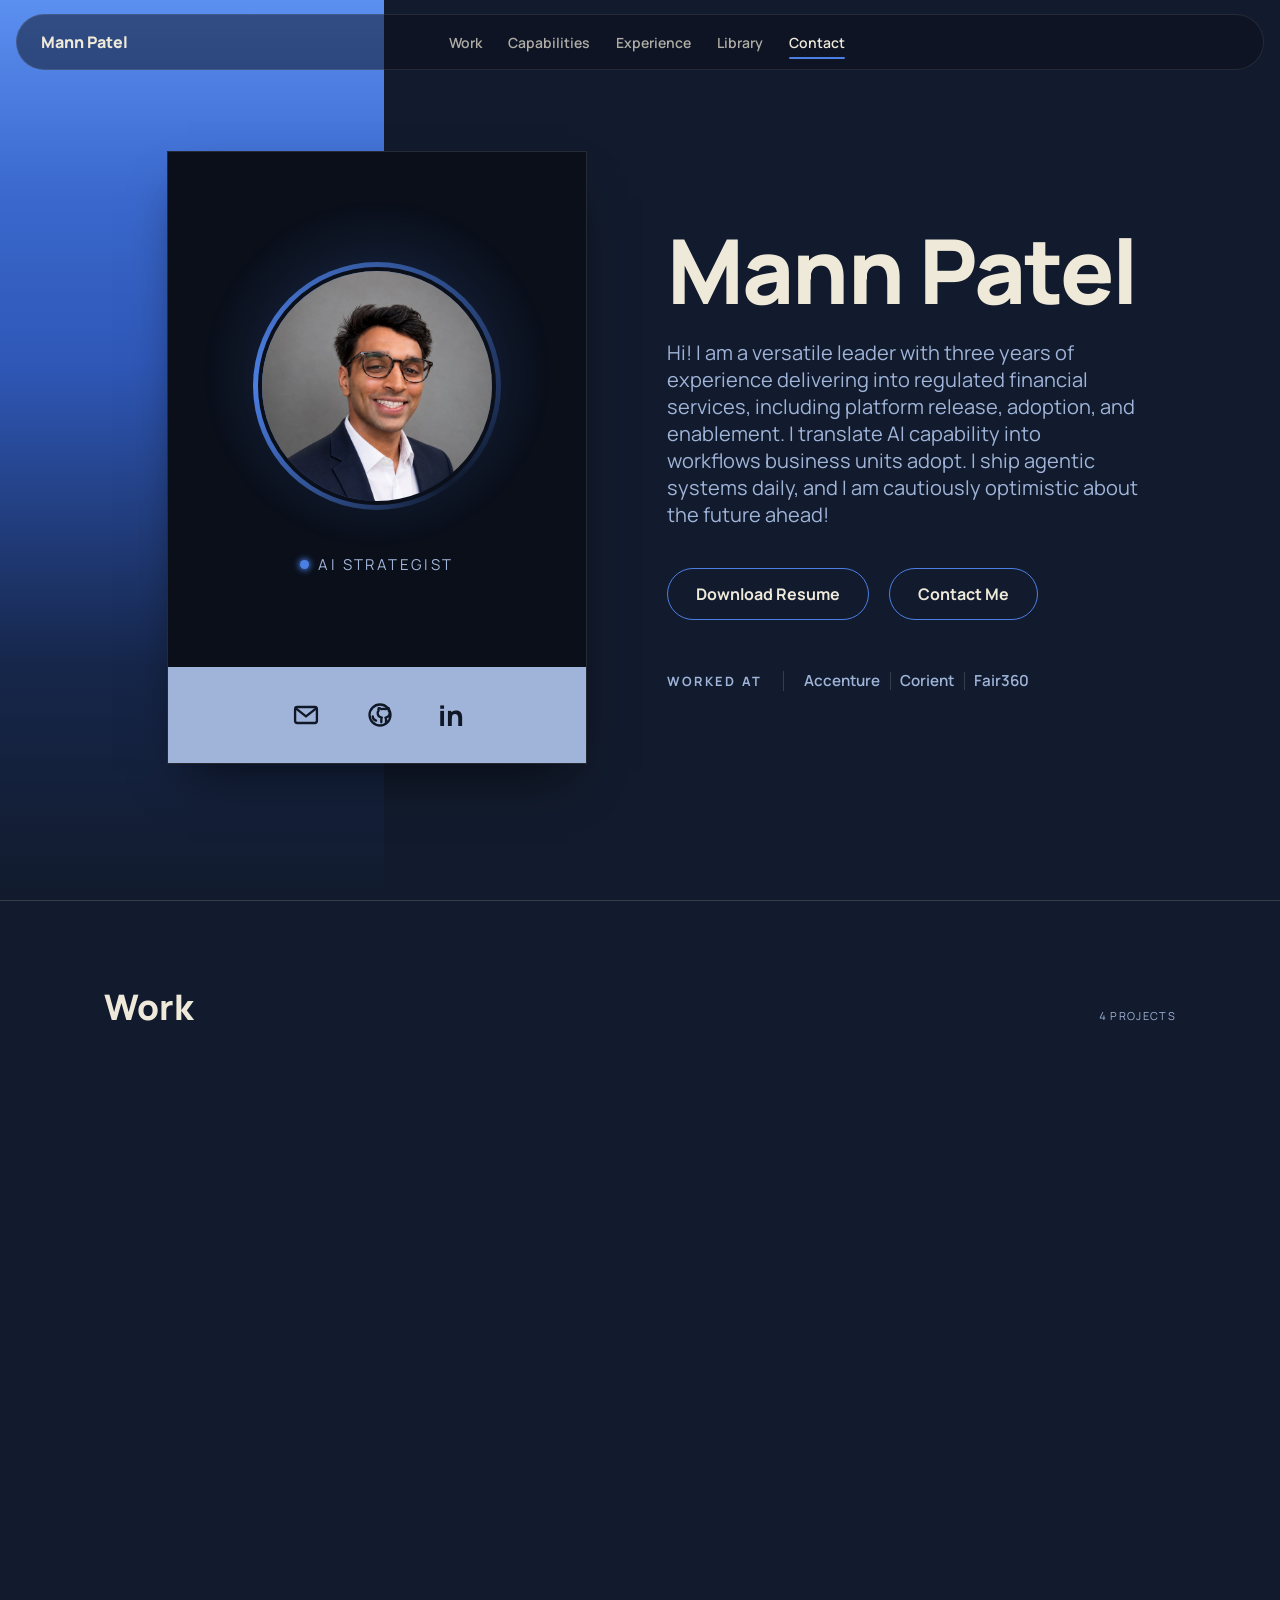
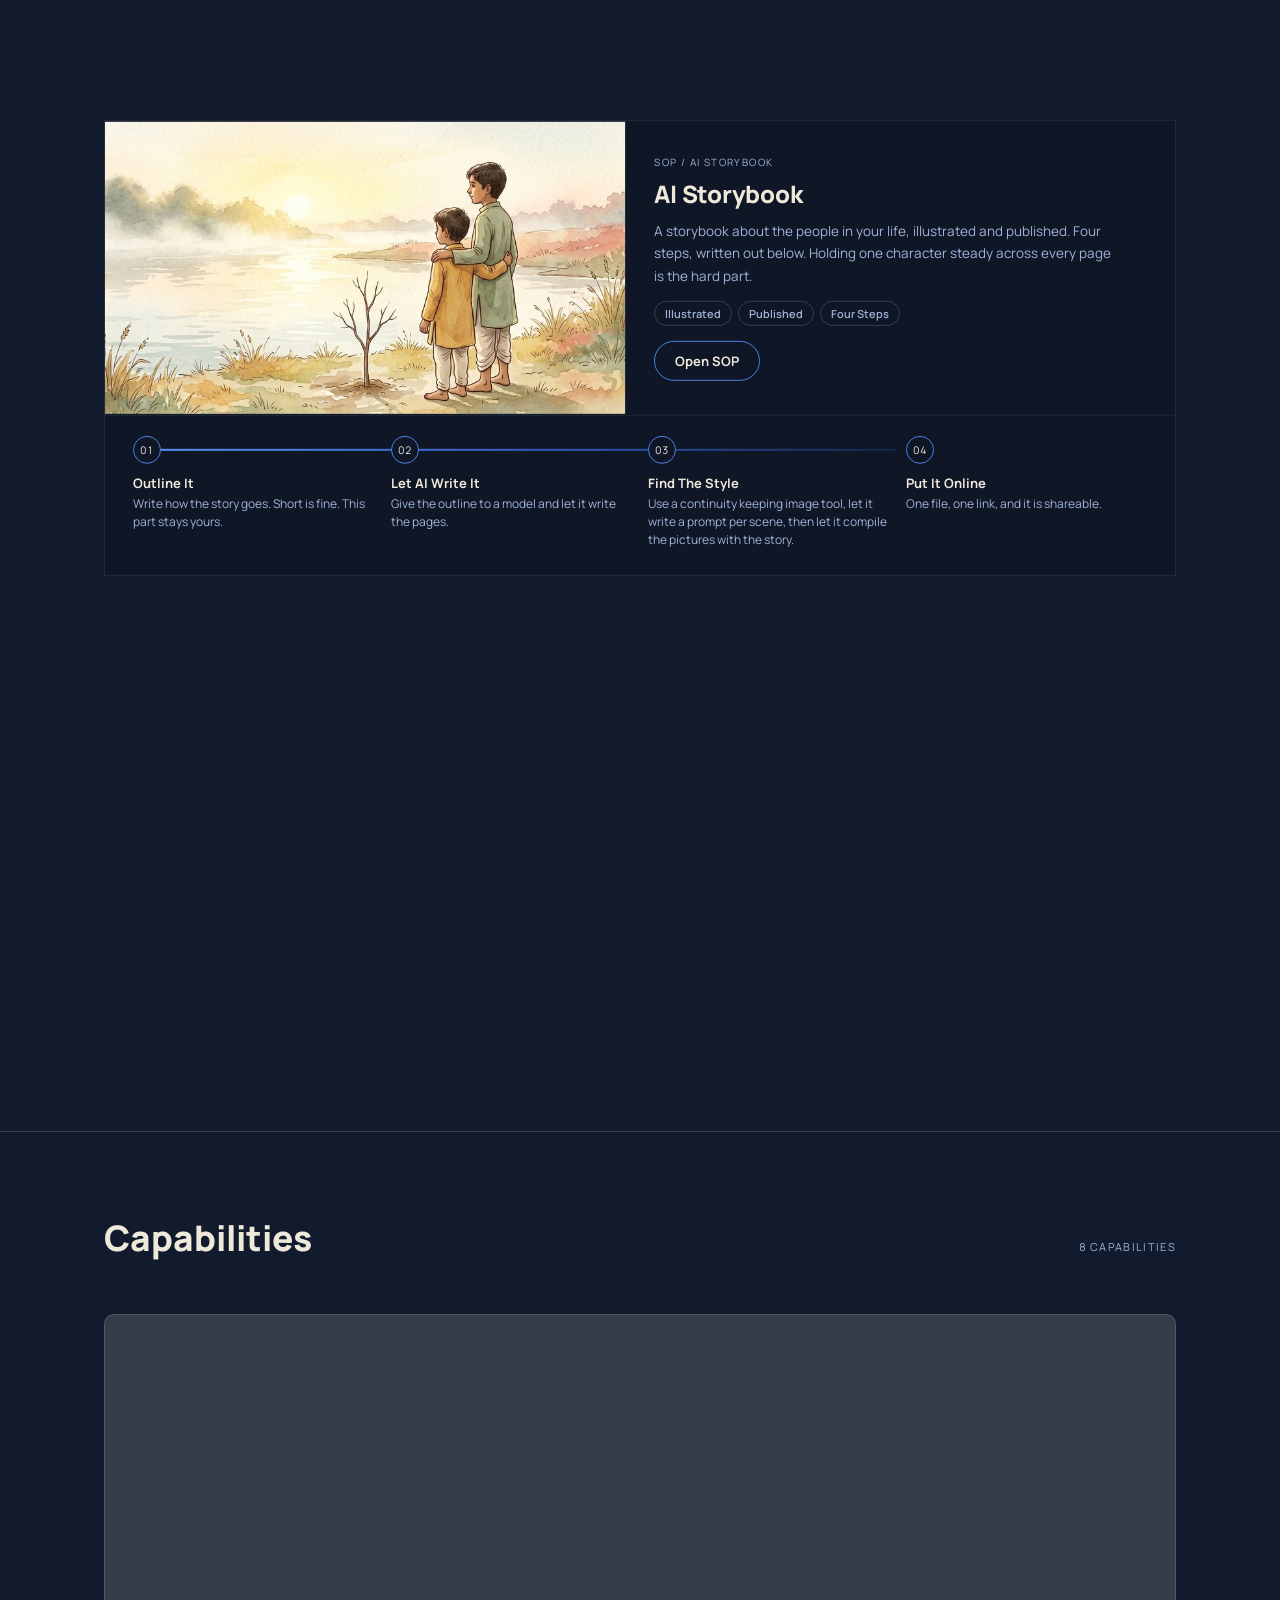
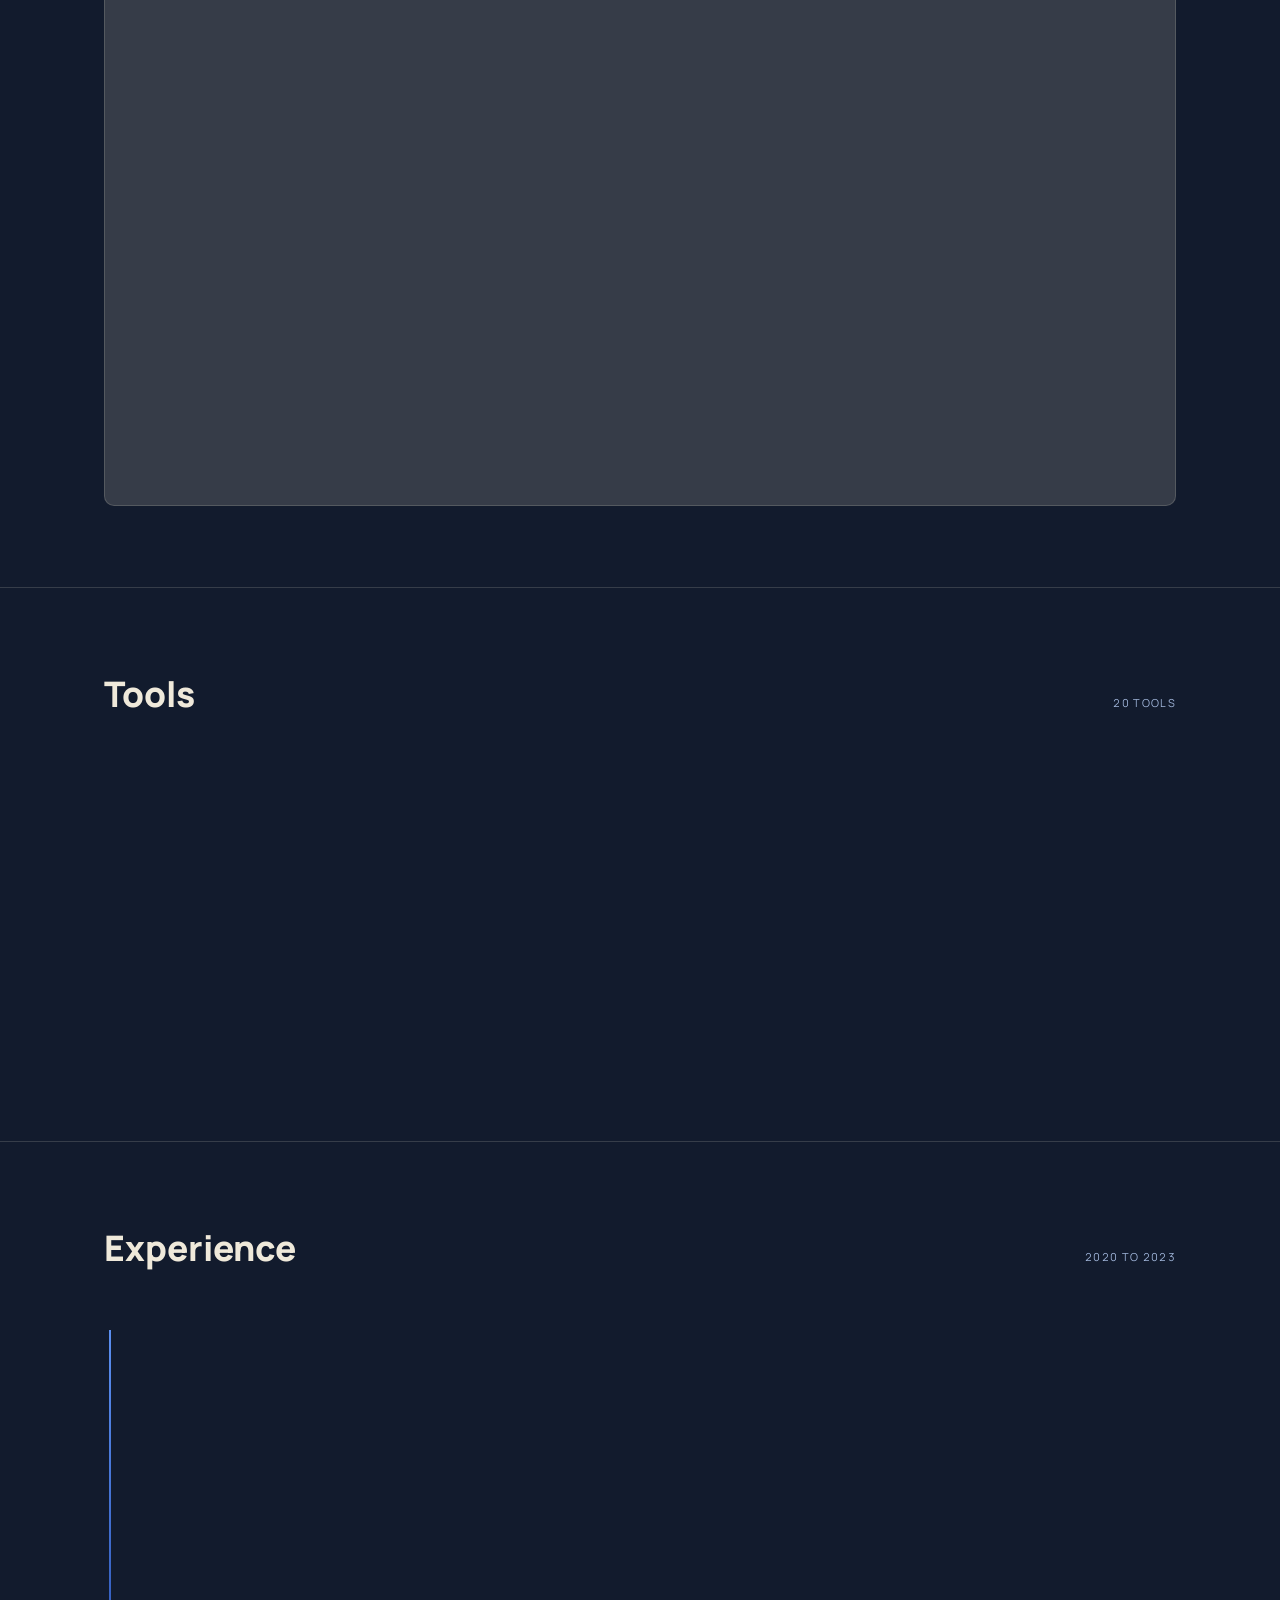
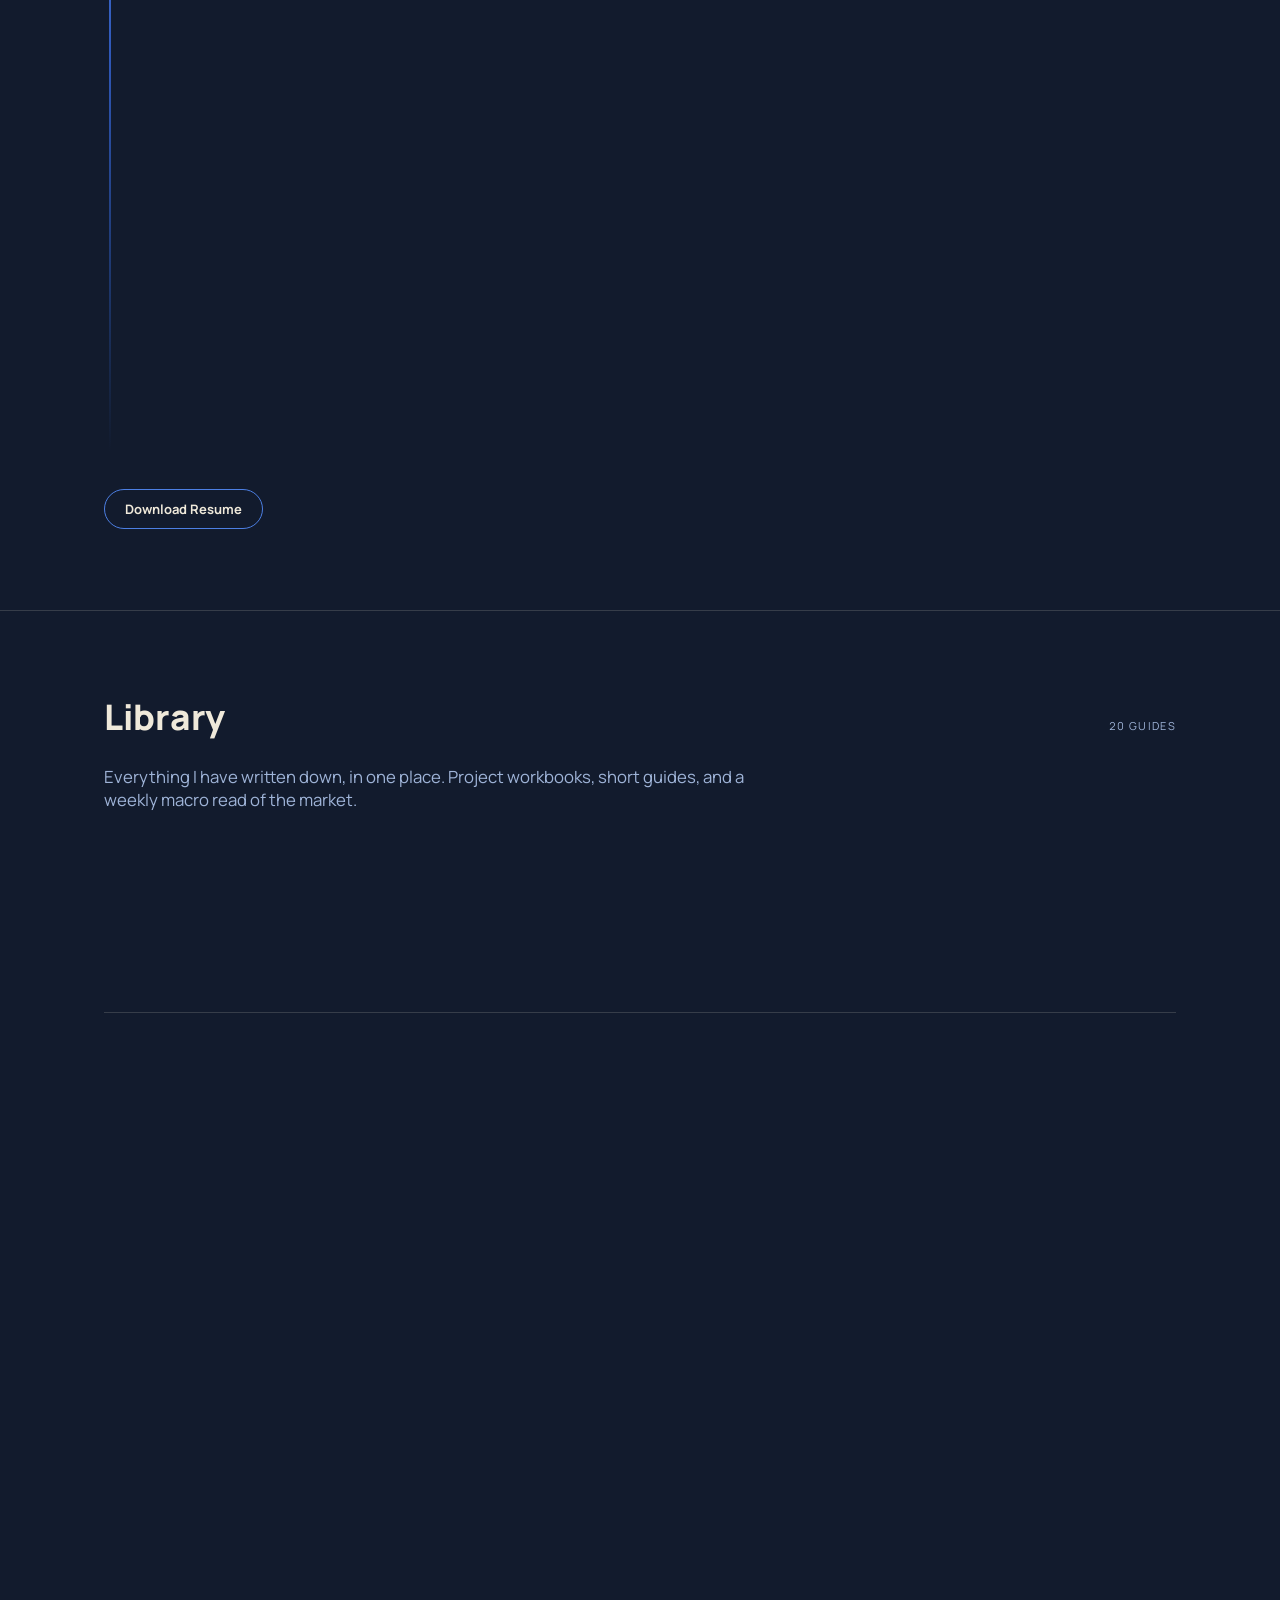
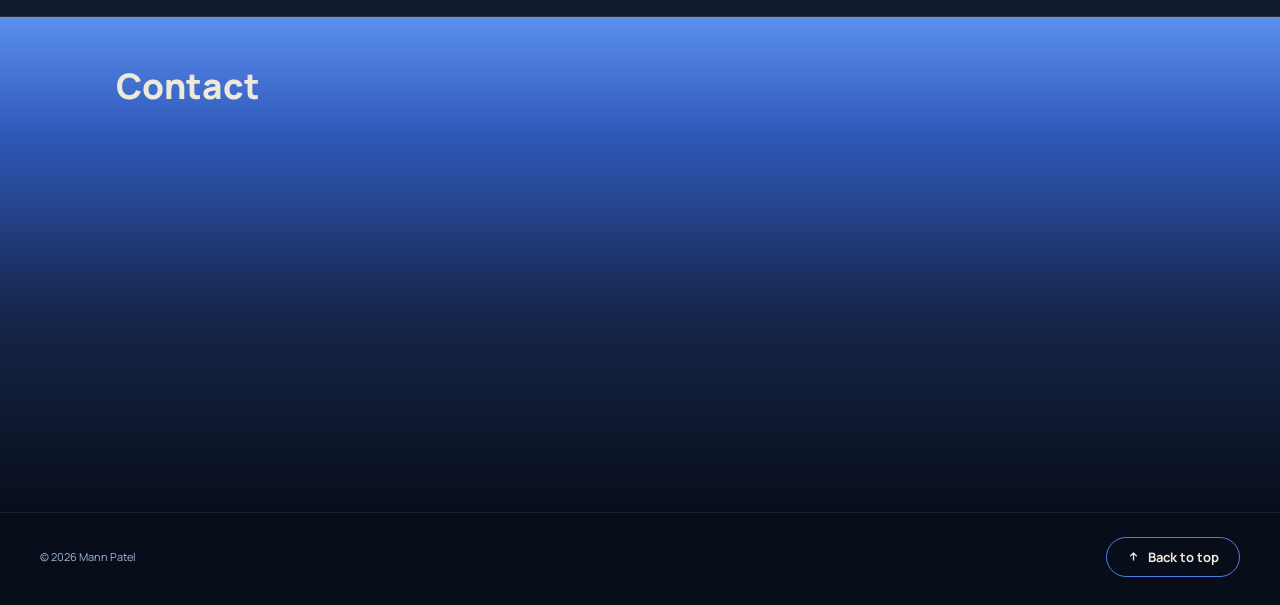
==== commit d2aea8bc: "Mobile fixes: Download Resume bar sits flush on the contact card with a 24px gap above, menu button " ====
--- a/index.html
+++ b/index.html
@@ -167,8 +167,8 @@
     <link rel="icon" type="image/png" sizes="512x512" href="/icon-ring-512.png" />
     <link rel="apple-touch-icon" href="/icon-ring-180.png" />
     <title>Mann Patel</title>
-    <script type="module" crossorigin src="/assets/index-DsJ9YGQO.js"></script>
-    <link rel="stylesheet" crossorigin href="/assets/index-DqgEf0xF.css">
+    <script type="module" crossorigin src="/assets/index-DKOOFfiV.js"></script>
+    <link rel="stylesheet" crossorigin href="/assets/index-_lMdYlc6.css">
   </head>
   <body>
     <div id="root"></div>
--- a/assets/index-_lMdYlc6.css
+++ b/assets/index-_lMdYlc6.css
@@ -0,0 +1 @@
+@font-face{font-family:Manrope;src:url(/assets/Manrope-Variable-FzEoaBTQ.ttf)format("truetype-variations"),url(/assets/Manrope-Variable-FzEoaBTQ.ttf)format("truetype");font-weight:400 800;font-style:normal;font-display:swap;unicode-range:U+0-24F,U+300-36F,U+2000-206F,U+20A0-20CF}@font-face{font-family:Noto Sans Gujarati;src:url(/assets/NotoSansGujarati-Variable-D10yFSUp.ttf)format("truetype-variations"),url(/assets/NotoSansGujarati-Variable-D10yFSUp.ttf)format("truetype");font-weight:100 900;font-style:normal;font-display:swap;unicode-range:U+A80-AFF}:root{--paper:#fbf7ef;--fill:#e7decc;--ink:#16233c;--line:#16233c24;--f:"Manrope", system-ui, sans-serif;--mono:var(--f);--shadow:0 1px 2px #16233c0d, 0 12px 34px #16233c1a;--accent:#4c7fe3;--accent-soft:#4c7fe33d;--ring:conic-gradient(from -90deg, #4c7fe3, #4c7fe30d 65%, #4c7fe3);--ease-reveal:cubic-bezier(.22, 1, .36, 1);--ease-soft:cubic-bezier(.33, 1, .68, 1);--ease-inout:cubic-bezier(.65, 0, .35, 1);--navy:#121b2d;--cream-fixed:#efe9da;--cream:var(--ink);--periwinkle:#3e567c;--panel:#f2ead8;--card:var(--fill);--deep:#dccfb3;--band:linear-gradient(180deg, #4c7fe3 0%, #9bb8ef 25%, #dce6f7 55%, #f5efe2 80%, #fbf7ef 100%);--bar-gradient:linear-gradient(90deg, #5b8ff080 0%, #2f58b857 28%, #16264a33 58%, #0a0f1a00 100%)}html[data-theme=dark]{--paper:#121b2d;--ink:#efe9da;--fill:#1a2540;--line:#efe9da29;--shadow:0 1px 2px #0000004d, 0 12px 34px #00000073;--cream:#efe9da;--periwinkle:#9fb4d8;--panel:#0a0f1a;--card:#0f1626;--deep:#080d1a;--band:linear-gradient(180deg, #5b8ff0 0%, #3a68cc 22%, #2f58b8 40%, #16264a 74%, #121b2d 100%)}*{box-sizing:border-box}html{scroll-behavior:smooth;overflow-x:hidden}body{background:var(--paper);color:var(--ink);font-family:var(--f);-webkit-font-smoothing:antialiased;margin:0;transition:background-color .2s,color .2s}h1,h2,h3,p{margin:0}a{color:inherit}button{font-family:var(--f)}a:focus-visible,button:focus-visible{outline:2px solid var(--accent);outline-offset:2px}.text-link{background-image:linear-gradient(var(--accent), var(--accent));background-position:0 100%;background-repeat:no-repeat;background-size:0% 1.5px;padding-bottom:2px;text-decoration:none;transition:background-size .2s}.text-link:hover,.text-link:focus-visible{background-size:100% 1.5px}section[id],#top{scroll-margin-top:88px}@media (prefers-reduced-motion:reduce){html{scroll-behavior:auto}*{transition-duration:.001ms!important;animation-duration:.001ms!important}}html[lang=gu]{--f:"Noto Sans Gujarati", "Manrope", system-ui, sans-serif}html[lang=gu] body{line-height:1.7}html[lang=gu] .hero-name{letter-spacing:0;font-size:clamp(3.06rem,6.3vw,5.04rem);line-height:1.38}html[lang=gu] .section-title{font-size:clamp(1.44rem,2.7vw,1.98rem)}html[lang=gu] .cap-title{font-size:.945rem}html[lang=gu] .work-title{font-size:1.35rem}html[lang=gu] .btn{line-height:1}@keyframes band-feather{0%{-webkit-mask-image:linear-gradient(90deg,#000 40%,#0000 60%);mask-image:linear-gradient(90deg,#000 40%,#0000 60%);-webkit-mask-position:100% 0;mask-position:100% 0;-webkit-mask-size:250% 100%;mask-size:250% 100%}to{-webkit-mask-image:linear-gradient(90deg,#000 40%,#0000 60%);mask-image:linear-gradient(90deg,#000 40%,#0000 60%);-webkit-mask-position:0 0;mask-position:0 0;-webkit-mask-size:250% 100%;mask-size:250% 100%}}@keyframes card-in{0%{opacity:0;transform:translate(-40px)}to{opacity:1;transform:none}}@keyframes text-in{0%{opacity:0;transform:translate(-20px)}to{opacity:1;transform:none}}@keyframes fade-in{0%{opacity:0}to{opacity:1}}@keyframes ring-spin{0%{transform:rotate(0)}to{transform:rotate(360deg)}}.pill{z-index:50;-webkit-backdrop-filter:blur(14px)saturate(150%);height:56px;color:var(--ink);isolation:isolate;background:#0a0f1a80;border:1px solid #efe9da1a;border-radius:999px;grid-template-columns:1fr auto 1fr;align-items:center;padding:0 10px 0 24px;transition:border-color .3s;display:grid;position:fixed;top:14px;left:16px;right:16px;overflow:hidden}html[data-theme=light] .pill{background:#fbf7ef99;border-color:#16233c1f}.pill:before{content:"";z-index:-1;background:var(--bar-gradient);opacity:0;transition:opacity .6s var(--ease-reveal);position:absolute;inset:0}.pill.scrolled{border-color:#5b8ff047}.pill.scrolled:before{opacity:1}.wordmark{color:var(--ink);white-space:nowrap;opacity:0;pointer-events:none;transition:opacity .45s var(--ease-reveal), transform .55s var(--ease-reveal);justify-self:start;font-size:16px;font-weight:800;text-decoration:none;transform:translateY(8px)}.pill.scrolled .wordmark{opacity:1;pointer-events:auto;transform:translateY(0)}.pill-nav{justify-self:center;gap:26px;display:flex}.pill-nav a{font-family:var(--f);color:color-mix(in srgb, var(--ink) 72%, transparent);padding:4px 0;font-size:14px;font-weight:600;text-decoration:none;transition:color .2s;position:relative}.pill-nav a:hover,.pill-nav a.active{color:var(--ink)}.pill-nav a:after{content:"";background:var(--accent);height:2px;transition:transform .35s var(--ease-reveal);border-radius:2px;position:absolute;bottom:-3px;left:0;right:0;transform:scaleX(0)}.pill-nav a.active:after{transform:scaleX(1)}.pill-right{grid-column:3;justify-self:end;align-items:center;gap:8px;display:flex}.pill-right .theme-toggle{border-color:color-mix(in srgb, var(--ink) 28%, transparent);width:32px;height:32px;color:var(--ink)}.pill-right .theme-toggle:hover,.pill-right .theme-toggle:focus-visible{border-color:var(--accent);box-shadow:0 0 0 3px var(--accent-soft), 0 0 14px #4c7fe366;background:0 0}.menu-toggle{border:1px solid color-mix(in srgb, var(--ink) 30%, transparent);width:36px;height:36px;color:inherit;cursor:pointer;background:0 0;border-radius:50%;justify-content:center;align-items:center;display:none}.menu-toggle span,.menu-toggle span:before,.menu-toggle span:after{content:"";background:var(--ink);width:16px;height:2px;display:block;position:relative}.menu-toggle span:before{position:absolute;top:-5px}.menu-toggle span:after{position:absolute;top:5px}.menu-panel{z-index:49;-webkit-backdrop-filter:blur(14px)saturate(150%);color:var(--ink);box-shadow:var(--shadow);background:#0a0f1a80;border:1px solid #efe9da1a;border-radius:14px;flex-direction:column;padding:.75rem;display:flex;position:fixed;top:78px;left:16px;right:16px}html[data-theme=light] .menu-panel{background:#fbf7ef99;border-color:#16233c1f}.menu-panel a{color:color-mix(in srgb, var(--ink) 72%, transparent);padding:.6rem .5rem;font-size:.95rem;font-weight:600;text-decoration:none}.menu-panel a.active{color:var(--ink)}@media (width<=768px){.pill-nav{display:none}.menu-toggle{display:flex}}.btn{color:var(--cream);border:1.5px solid var(--accent);cursor:pointer;background:0 0;border-radius:999px;justify-content:center;align-items:center;gap:8px;padding:10px 20px;font-family:Manrope,system-ui,sans-serif;font-size:13px;font-weight:700;text-decoration:none;transition:box-shadow .25s,background .25s;display:inline-flex}.btn:hover,.btn:focus-visible{box-shadow:0 0 0 4px var(--accent-soft), 0 0 22px #4c7fe380;background:#4c7fe31f;outline:none}.btn svg{width:13px;height:13px}.btn-icon{border-width:1px;border-color:color-mix(in srgb, var(--paper) 30%, transparent);width:40px;height:40px;color:var(--paper);background:0 0;border-radius:50%;padding:0}.btn-icon:hover,.btn-icon:focus-visible{background:color-mix(in srgb, var(--paper) 14%, transparent);box-shadow:none}.footer{background:var(--deep);border-top:1px solid color-mix(in srgb, var(--cream) 8%, transparent);justify-content:space-between;align-items:center;gap:16px;padding:24px 40px 28px;display:flex}.footer-line{font-family:var(--mono);color:var(--periwinkle);font-size:11px}.footer-top svg{transition:transform .3s var(--ease-soft)}.footer-top:hover svg{transform:translateY(-2px)}@media (prefers-reduced-motion:reduce){.footer-top svg{transition:none}}@media (width<=768px){.footer{flex-direction:column;align-items:flex-start;padding-inline:24px}}.hero{align-items:center;min-height:100svh;display:flex;position:relative;overflow:hidden}.hero-bg{grid-template-columns:30% 70%;display:grid;position:absolute;inset:0}.hero-band{background:var(--band)}.hero-solid{background:var(--navy)}.hero-inner{z-index:1;grid-template-columns:420px 1fr;align-items:center;column-gap:80px;width:100%;max-width:1120px;margin-inline:auto;padding:84px 62px 70px 87px;display:grid;position:relative}.hero-id{z-index:1;background:var(--panel);border:1px solid color-mix(in srgb, var(--cream) 12%, transparent);text-align:center;border-radius:0;flex-direction:column;align-self:center;align-items:center;padding:110px 37px 0;display:flex;position:relative;overflow:hidden;box-shadow:0 26px 50px -20px #000000a6}.hero-id-glow{z-index:0;filter:blur(6px);pointer-events:none;background:radial-gradient(circle,#4c7fe361 0%,#4c7fe314 52%,#0000 72%);width:335px;height:335px;position:absolute;top:54px;left:50%;transform:translate(-50%)}.hero-id-ring{z-index:1;cursor:pointer;border-radius:50%;width:248px;height:248px;margin-bottom:44px;transition:box-shadow .3s;position:relative}.hero-id-ring:before{content:"";background:var(--ring);border-radius:50%;position:absolute;inset:0}.hero-id-ring:hover{box-shadow:0 0 0 5px var(--accent-soft)}.hero-id-ring:focus-visible{outline:2px solid var(--accent);outline-offset:4px}@keyframes click-ring-spin{0%{transform:rotate(0)}to{transform:rotate(360deg)}}.hero-id .hero-id-ring.hero-id-ring-spin:before{animation:click-ring-spin .9s var(--ease-inout)}.hero-id-photo{z-index:1;border:4px solid var(--panel);border-radius:50%;position:absolute;inset:5px;overflow:hidden}.hero-headshot-img{object-fit:cover;object-position:center top;pointer-events:none;-webkit-user-select:none;user-select:none;-webkit-user-drag:none;width:100%;height:100%;transition:opacity .25s;position:absolute;inset:0}@media (prefers-reduced-motion:reduce){.hero-headshot-img{transition:none}}.hero-id-role{z-index:1;font-family:var(--mono);letter-spacing:.16em;text-transform:uppercase;color:var(--periwinkle);justify-content:center;align-items:center;gap:9px;margin:0 0 92px;font-size:15px;display:flex;position:relative}.hero-id-dot{background:var(--accent);width:9px;height:9px;box-shadow:0 0 6px 1px var(--accent);border-radius:50%;flex-shrink:0;position:relative}.hero-id-dot:after{content:"";border:1.5px solid var(--accent);opacity:0;border-radius:50%;animation:2.2s ease-out infinite hero-id-dot-pulse;position:absolute;inset:-4px}@keyframes hero-id-dot-pulse{0%{opacity:.9;transform:scale(.6)}70%{opacity:0;transform:scale(2.2)}to{opacity:0;transform:scale(2.2)}}@media (prefers-reduced-motion:reduce){.hero-id-dot:after{opacity:.35;animation:none;transform:scale(1.4)}}.hero-id-socials{z-index:1;background:var(--periwinkle);justify-content:center;align-items:center;gap:42px;width:calc(100% + 74px);margin:0 -37px;padding:32px 0;display:flex;position:relative}.hero-id-social{color:#101828;cursor:pointer;background:0 0;border:none;justify-content:center;align-items:center;padding:0;text-decoration:none;transition:transform .18s,opacity .18s;display:flex}.hero-id-social:hover{opacity:.65;transform:translateY(-1px)}.hero-id-social svg{width:32px;height:32px}.hero-id-social-linkedin{font-family:var(--f);font-size:28px;font-weight:800;line-height:1}.hero-copy{min-width:0}.hero-headline{letter-spacing:-.02em;color:var(--cream-fixed);margin:0;font-size:clamp(3.4rem,7vw,5.6rem);font-weight:800;line-height:1.05}.hero-pitch{color:var(--periwinkle);text-wrap:pretty;max-width:46ch;margin-top:1.4rem;font-size:1.25rem}.hero-actions{gap:1.25rem;margin-top:2.5rem;display:flex}.hero-actions .btn{color:var(--cream-fixed);padding:14px 28px;font-size:16px}.hero-workedat{flex-wrap:wrap;align-items:center;gap:1.25rem;margin-top:3.125rem;display:flex}.hero-workedat-label{letter-spacing:.2em;text-transform:uppercase;color:var(--periwinkle);font-size:.8rem;font-weight:700}.hero-workedat-hairline{background:var(--line);flex-shrink:0;width:1px;height:20px}.hero-workedat-list{flex-wrap:wrap;align-items:center;gap:.6rem;display:flex}.hero-workedat-item{align-items:center;gap:.6rem;display:inline-flex}.hero-workedat-pipe{background:var(--line);width:1px;height:18px}.hero-workedat-plain{color:var(--periwinkle);font-size:.95rem;font-weight:600}@media (width<=768px){.hero-bg{grid-template-rows:340px 1fr;grid-template-columns:1fr}.hero-inner{text-align:center;grid-template-columns:1fr;row-gap:32px;padding:120px 24px 48px}.hero-id{justify-self:center;width:100%;max-width:272px;padding:58px 30px 0}.hero-id-glow{width:270px;height:270px;top:13px}.hero-id-ring{width:200px;height:200px;margin-bottom:26px}.hero-id-photo{border-width:3px;inset:4px}.hero-id-socials{gap:34px;width:calc(100% + 60px);margin:0 -30px;padding:20px 0}.hero-id-social svg{width:26px;height:26px}.hero-id-social-linkedin{font-size:23px}.hero-pitch{margin-inline:auto}.hero-actions{flex-direction:column;width:100%}.hero-actions .btn{width:100%}.hero-workedat{flex-direction:column;gap:.75rem}.hero-workedat-hairline{display:none}.hero-workedat-list{justify-content:center}}.intro-play .hero-band{animation:band-feather 1s var(--ease-inout) 0s both}.intro-play .hero-id{animation:card-in 1s var(--ease-soft) .25s both}.intro-play .hero-headline{animation:text-in .7s var(--ease-soft) .65s both}.intro-play .hero-pitch{animation:text-in .7s var(--ease-soft) .75s both}.intro-play .hero-actions{animation:text-in .7s var(--ease-soft) .85s both}.intro-play .hero-workedat{animation:text-in .7s var(--ease-soft) .95s both}.intro-play header.pill{animation:fade-in .7s var(--ease-soft) 1s both}.intro-play .hero-id-ring:before{animation:ring-spin .85s var(--ease-inout) 1.15s both}.section{border-top:1px solid var(--line);padding-block:clamp(4rem,9vh,7rem)}.section-inner{max-width:1120px;margin-inline:auto;padding-inline:1.5rem}.section-title{font-size:clamp(1.6rem,3vw,2.2rem);font-weight:800}.section-head{justify-content:space-between;align-items:baseline;gap:16px;padding-bottom:12px;display:flex;position:relative}.section-head .count{font-family:var(--mono);letter-spacing:.12em;text-transform:uppercase;color:var(--periwinkle);font-variant-numeric:tabular-nums;white-space:nowrap;opacity:0;flex-shrink:0;font-size:11px;transform:translateY(6px)}.section-head.in .count{animation:section-count-in .6s var(--ease-soft) .25s both}@keyframes section-count-in{0%{opacity:0;transform:translateY(6px)}to{opacity:1;transform:translateY(0)}}.section-head .hair{width:0;height:3px;position:absolute;bottom:-1px;left:0;overflow:hidden}.section-head.in .hair{animation:section-hair-in 1.3s var(--ease-soft) .35s both}@keyframes section-hair-in{0%{width:0}to{width:100%}}.section-head .hair:before{content:"";background:#16233c24;height:1px;position:absolute;bottom:1px;left:0;right:0}html[data-theme=dark] .section-head .hair:before{background:#efe9da24}.section-head .hair:after{content:"";opacity:1;background:linear-gradient(90deg,#5b8ff000,#5b8ff0);border-radius:3px;width:90px;height:3px;position:absolute;bottom:0;right:0;box-shadow:0 0 10px #5b8ff0cc}.section-head.in .hair:after{animation:.6s 1.45s both section-hair-tip-fade}@keyframes section-hair-tip-fade{0%{opacity:1}to{opacity:0}}.section-head.replay-ready .count,.section-head.replay-ready .hair,.section-head.replay-ready .hair:after{animation:none}@media (prefers-reduced-motion:reduce){.section-head .hair,.section-head.in .hair,.section-head.replay-ready .hair{width:100%;animation:none}.section-head .hair:after,.section-head.in .hair:after,.section-head.replay-ready .hair:after{animation:none;display:none}.section-head .count,.section-head.in .count,.section-head.replay-ready .count{opacity:1;animation:none;transform:none}}.section-lede{max-width:640px;color:var(--periwinkle);margin-top:.75rem;font-size:1.05rem}.section-body{margin-top:2.5rem}.work-grid{flex-direction:column;gap:22px;display:flex}.work-card{--wc-line:#efe9da1a;--wc-line-hover:#9fb4d866;--wc-divider:#efe9da14;background:var(--card);border:1px solid var(--wc-line);border-radius:0;flex-direction:column;transition:border-color .3s;display:flex}html:not([data-theme=dark]) .work-card{--wc-line:#16233c1a;--wc-line-hover:#4c7fe366;--wc-divider:#16233c14;background:#e3d9c4}.work-card:hover{border-color:var(--wc-line-hover)}.work-top{grid-template-columns:minmax(0,.95fr) minmax(0,1fr);align-items:stretch;display:grid}.work-media{border-right:1px solid var(--wc-divider);background:var(--paper);aspect-ratio:16/9;align-self:center;position:relative;overflow:hidden}.work-slide{object-fit:contain;object-position:center;width:100%;height:100%;transition:opacity .8s var(--ease-reveal);position:absolute;inset:0}.work-nav{z-index:5;width:34px;height:34px;color:var(--cream-fixed);-webkit-backdrop-filter:blur(8px);cursor:pointer;opacity:0;transition:opacity .25s ease, transform .25s var(--ease-reveal), border-color .2s ease, box-shadow .25s ease;background:#0a0f1a8c;border:1px solid #efe9da40;border-radius:50%;justify-content:center;align-items:center;display:flex;position:absolute;top:50%;transform:translateY(-50%)scale(.9)}.work-nav svg{width:14px;height:14px}.work-nav-prev{left:12px}.work-nav-next{right:12px}.work-media:hover .work-nav,.work-media:focus-within .work-nav{opacity:1;transform:translateY(-50%)scale(1)}.work-nav:hover,.work-nav:focus-visible{border-color:var(--accent);box-shadow:0 0 0 3px var(--accent-soft), 0 0 16px #4c7fe380;outline:none}.work-dots{z-index:5;opacity:0;gap:6px;transition:opacity .25s;display:flex;position:absolute;bottom:12px;left:50%;transform:translate(-50%)}.work-media:hover .work-dots,.work-media:focus-within .work-dots{opacity:1}.work-dot{cursor:pointer;width:7px;height:7px;transition:width .3s var(--ease-reveal), background .2s ease;background:#efe9da66;border:none;border-radius:999px;padding:0}.work-dot.is-on{background:var(--cream-fixed);width:18px}.work-body{flex-direction:column;justify-content:center;padding:26px 28px;display:flex}.work-kicker{font-family:var(--mono);letter-spacing:.14em;text-transform:uppercase;color:var(--periwinkle);font-size:.625rem;font-weight:400}.work-title{font-family:var(--f);letter-spacing:-.01em;margin-top:.5rem;font-size:1.5rem;font-weight:800}.work-text{color:var(--periwinkle);max-width:58ch;margin-top:.6rem;font-size:.84375rem;line-height:1.65}.work-tags{flex-wrap:wrap;gap:6px;margin:.9rem 0 0;padding:0;list-style:none;display:flex}.work-tag{color:var(--periwinkle);border:1px solid color-mix(in srgb, var(--periwinkle) 26%, transparent);border-radius:999px;padding:4px 10px;font-size:.6875rem;font-weight:600}.work-steps-band{border-top:1px solid var(--wc-divider);padding:20px 28px 26px}.work-steps{grid-template-columns:repeat(4,1fr);gap:16px;margin:0;padding:0;list-style:none;display:grid;position:relative}.work-steps:before{content:"";background:linear-gradient(90deg,#5b8ff0 0%,#2f58b8 55%,#16264a 100%);height:2px;position:absolute;top:13px;left:14px;right:calc(25% - 2px)}.work-step{z-index:1;flex-direction:column;display:flex;position:relative}.work-step-node{background:var(--card);border:1.5px solid var(--accent);width:28px;height:28px;font-family:var(--mono);font-variant-numeric:tabular-nums;color:var(--cream);border-radius:50%;justify-content:center;align-items:center;margin-bottom:10px;font-size:.656rem;display:flex}.work-step-title{margin-bottom:3px;font-size:.8125rem;font-weight:700}.work-step-text{color:var(--periwinkle);font-size:.75rem;line-height:1.5}.work-actions{flex-wrap:wrap;gap:8px;margin-top:.9rem;display:flex}@media (width<=780px){.work-top{grid-template-columns:1fr}.work-media{border-right:none;border-bottom:1px solid var(--wc-divider);align-self:auto}.work-steps{grid-template-columns:1fr 1fr}.work-steps:before{display:none}}@media (hover:none){.work-nav{opacity:1;transform:translateY(-50%)scale(1)}}.cap-grid{background:var(--line);border:1px solid var(--line);border-radius:10px;grid-template-columns:repeat(2,1fr);gap:1px;display:grid;overflow:hidden}.cap-card{background:var(--panel);border-top:2px solid color-mix(in srgb, var(--periwinkle) 22%, transparent);padding:22px;transition:border-color .2s,background .2s}.cap-card:hover,.cap-card:focus-within{border-top-color:var(--accent);background:color-mix(in srgb, var(--panel), black 10%)}html[data-theme=dark] .cap-card:hover,html[data-theme=dark] .cap-card:focus-within{background:#141d33}.cap-icon-box{border:1px solid color-mix(in srgb, var(--periwinkle) 30%, transparent);width:36px;height:36px;color:var(--periwinkle);border-radius:9px;justify-content:center;align-items:center;margin-bottom:14px;transition:color .2s,border-color .2s,box-shadow .2s;display:flex}.cap-icon-box svg{width:18px;height:18px}.cap-card:hover .cap-icon-box,.cap-card:focus-within .cap-icon-box{color:var(--accent);border-color:var(--accent);box-shadow:0 0 0 3px var(--accent-soft)}.cap-title{font-size:1.05rem;font-weight:700}.cap-text{color:var(--periwinkle);margin-top:.6rem;font-size:.95rem}@media (width<=640px){.cap-grid{grid-template-columns:1fr}}@media (prefers-reduced-motion:reduce){.cap-card,.cap-icon-box{transition:none}}.tools-rack{flex-direction:column;gap:22px;display:flex}.tool-group-label{font-family:var(--mono);letter-spacing:.16em;text-transform:uppercase;color:var(--periwinkle);margin:0 0 10px;font-size:9.5px;font-weight:500}.tool-row{flex-wrap:wrap;gap:9px;display:flex}.tool-pill{--tip-x:0px;font-family:var(--f);color:var(--cream);border:1px solid color-mix(in srgb, var(--periwinkle) 32%, transparent);cursor:help;border-radius:20px;padding:7px 15px;font-size:12.5px;font-weight:600;transition:border-color .2s,background .2s,box-shadow .2s;display:inline-block;position:relative}.tool-pill:hover,.tool-pill:focus-visible,.tool-pill.active{border-color:var(--accent);box-shadow:0 0 0 3px var(--accent-soft);background:#4c7fe31a;outline:none}.sr-only{clip:rect(0, 0, 0, 0);white-space:nowrap;border:0;width:1px;height:1px;margin:-1px;padding:0;position:absolute;overflow:hidden}.tool-pill:after{content:attr(data-tooltip);transform:translateX(calc(-50% + var(--tip-x)));color:#101828;width:220px;font-family:var(--f);text-align:center;opacity:0;visibility:hidden;pointer-events:none;z-index:20;background:#efe9da;border-radius:8px;padding:9px 13px;font-size:12px;font-weight:500;line-height:1.45;transition:opacity .2s;display:none;position:absolute;bottom:calc(100% + 10px);left:50%;box-shadow:0 12px 28px -10px #000000b3}.tool-pill:before{content:"";opacity:0;visibility:hidden;z-index:21;border:6px solid #0000;border-top-color:#efe9da;transition:opacity .2s;display:none;position:absolute;bottom:calc(100% + 4px);left:50%;transform:translate(-50%)}.tool-pill:hover:after,.tool-pill:hover:before,.tool-pill:focus-visible:after,.tool-pill:focus-visible:before,.tool-pill.active:after,.tool-pill.active:before{opacity:1;visibility:visible;display:block}@media (prefers-reduced-motion:reduce){.tool-pill,.tool-pill:after,.tool-pill:before{transition:none}}.exp-rail{padding-left:32px;position:relative}.exp-rail:before{content:"";background:linear-gradient(#5b8ff0 0%,#2f58b8 45%,#1c3568 78%,#0000 100%);width:2px;position:absolute;top:6px;bottom:6px;left:5px}.exp-item{padding-bottom:30px;position:relative}.exp-item:last-child{padding-bottom:0}.exp-node{background:var(--accent);width:12px;height:12px;box-shadow:0 0 0 4px var(--navy), 0 0 12px #4c7fe3b3;border-radius:50%;position:absolute;top:4px;left:-32px}html[data-theme=light] .exp-node{box-shadow:0 0 0 4px var(--paper), 0 0 12px #4c7fe3b3}.exp-head{flex-wrap:wrap;justify-content:space-between;align-items:baseline;gap:16px;display:flex}.exp-org{color:var(--cream);font-size:1rem;font-weight:800}.exp-dates{font-family:var(--mono);letter-spacing:.06em;color:var(--periwinkle);font-variant-numeric:tabular-nums;white-space:nowrap;font-size:10.5px}.exp-role{font-family:var(--mono);letter-spacing:.12em;text-transform:uppercase;color:var(--periwinkle);margin-top:3px;margin-bottom:10px;font-size:10.5px}.exp-points{flex-direction:column;gap:.5rem;margin:0;padding:0;list-style:none;display:flex}.exp-point{color:var(--periwinkle);font-size:.95rem;line-height:1.6}.exp-resume-btn{margin-top:2rem}@media (width<=768px){.exp-rail{padding-left:26px}.exp-rail:before{left:4px}.exp-node{width:10px;height:10px;box-shadow:0 0 0 3px var(--navy), 0 0 10px #4c7fe3b3;left:-26px}html[data-theme=light] .exp-node{box-shadow:0 0 0 3px var(--paper), 0 0 10px #4c7fe3b3}}.lib-rings{grid-template-columns:repeat(6,1fr);gap:1.5rem .5rem;margin-bottom:2.5rem;display:grid}@media (width<=768px){.lib-rings{grid-template-columns:repeat(3,1fr)}}.lib-ring-item{text-align:center;flex-direction:column;align-items:center;gap:.5rem;display:flex}.lib-ring-wrap{width:76px;height:76px;position:relative}.lib-ring{width:76px;height:76px;display:block}.lib-ring-track{fill:none;stroke:#9fb4d829;stroke-width:6px}.lib-ring-arc{fill:none;stroke:var(--accent);stroke-width:6px;stroke-linecap:round;transform-origin:38px 38px;transform:rotate(-90deg)}.lib-ring-icon{color:var(--ink);justify-content:center;align-items:center;display:flex;position:absolute;inset:0}.lib-ring-icon svg{width:22px;height:22px}.lib-ring-name{color:var(--ink);font-size:.71875rem;font-weight:600;line-height:1.25}.lib-ring-count{font-family:var(--mono);color:var(--periwinkle);font-size:.625rem}.lib-columns{border-top:1px solid var(--line);grid-template-columns:repeat(3,1fr);align-items:start;gap:0 2rem;padding-top:2rem;display:grid}.lib-stack{flex-direction:column;gap:2rem;min-width:0;display:flex}@media (width<=1024px){.lib-columns{grid-template-columns:repeat(2,1fr)}}.lib-col-head{font-family:var(--mono);letter-spacing:.14em;text-transform:uppercase;color:var(--periwinkle);border-bottom:1px solid var(--ink);align-items:center;gap:.4rem;padding-bottom:.75rem;font-size:.75rem;font-weight:700;display:flex}.lib-col-head-icon{flex-shrink:0;width:13px;height:13px}.lib-row{border-bottom:1px solid var(--line);color:var(--ink);justify-content:space-between;align-items:center;gap:.75rem;padding-block:.85rem;text-decoration:none;display:flex}.lib-row-title{font-size:.95rem;transition:transform .18s}.lib-row:hover .lib-row-title.text-link,.lib-row:focus-visible .lib-row-title.text-link{background-size:100% 1.5px}.lib-row:hover .lib-row-title{transform:translate(4px)}.lib-row-icon{width:13px;height:15px;color:var(--periwinkle);flex-shrink:0}@media (width<=768px){.lib-columns{grid-template-columns:1fr;gap:2rem 0}.lib-stack{display:contents}}#contact{background:linear-gradient(#5b8ff0 0%,#2f58b8 24%,#16264a 60%,#080d1a 100%);padding-block:44px 38px}html[data-theme=light] #contact{background:var(--band)}#contact .section-inner{padding-inline:36px}@media (width<=768px){#contact .section-inner{padding-inline:24px}}.contact-line{color:var(--cream);max-width:640px;margin-bottom:1.75rem;font-size:1.05rem}.contact-cards{grid-template-columns:300px 1fr;align-items:stretch;gap:22px;display:grid}.contact-card{background:var(--panel);border:1px solid var(--line);flex-direction:column;display:flex;box-shadow:0 26px 50px -20px #000000a6}.contact-card-methods{padding:24px 22px 0}.contact-card-form{padding:24px 24px 26px}.contact-col-label{font-family:var(--mono);letter-spacing:.16em;text-transform:uppercase;color:var(--periwinkle);margin:0 0 16px;font-size:9.5px}.contact-methods{flex-direction:column;gap:14px;margin:0;padding:0;list-style:none;display:flex}.contact-method-row{width:100%;font:inherit;color:inherit;text-align:left;cursor:pointer;background:0 0;border:none;align-items:center;gap:12px;margin:0;padding:0;text-decoration:none;display:flex}.contact-method-icon{border:1px solid color-mix(in srgb, var(--periwinkle) 30%, transparent);width:32px;height:32px;color:var(--periwinkle);flex-shrink:0;justify-content:center;align-items:center;transition:color .2s,border-color .2s,box-shadow .2s;display:flex}.contact-method-icon svg{width:15px;height:15px}.contact-li-mark{font-family:var(--f);font-size:13px;font-weight:800;line-height:1}.contact-method-text{flex-direction:column;min-width:0;display:flex}.contact-method-label{font-family:var(--mono);letter-spacing:.14em;text-transform:uppercase;color:var(--periwinkle);margin-bottom:2px;font-size:9px}.contact-method-dest{color:color-mix(in srgb, var(--cream) 85%, transparent);white-space:nowrap;background-size:0% 1.5px;font-size:12px;font-weight:600}.contact-method-row:hover .contact-method-dest,.contact-method-row:focus-visible .contact-method-dest{background-size:100% 1.5px}.contact-method-row:hover .contact-method-icon,.contact-method-row:focus-visible .contact-method-icon{color:var(--accent);border-color:var(--accent);box-shadow:0 0 0 3px var(--accent-soft)}.contact-method-row:focus-visible{outline:none}.contact-resume-bar.btn{background:var(--periwinkle);color:#101828;border:none;border-radius:0;width:calc(100% + 44px);margin:auto -22px 0;padding:13px 0;font-size:12px;font-weight:700}.contact-resume-bar.btn:hover,.contact-resume-bar.btn:focus-visible{box-shadow:none;background:#b6cbe6}.contact-card-form form{flex-direction:column;display:flex}.contact-field-row{grid-template-columns:1fr 1fr;gap:14px;margin-bottom:14px;display:grid}.contact-field{flex-direction:column;display:flex}.contact-field label{font-family:var(--mono);letter-spacing:.14em;text-transform:uppercase;color:var(--periwinkle);margin-bottom:6px;font-size:9px}.contact-field input,.contact-field textarea{font-family:var(--f);color:var(--cream);background:color-mix(in srgb, var(--periwinkle) 6%, transparent);border:1px solid color-mix(in srgb, var(--periwinkle) 22%, transparent);border-radius:0;padding:9px 11px;font-size:13px;transition:border-color .2s,box-shadow .2s,background .2s}.contact-field textarea{resize:vertical;min-height:74px;line-height:1.5}.contact-field input:focus,.contact-field textarea:focus{border-color:var(--accent);box-shadow:0 0 0 3px var(--accent-soft);background:#4c7fe314;outline:none}.contact-send-row{align-items:center;gap:12px;margin-top:22px;display:flex}.contact-send-note{font-family:var(--mono);letter-spacing:.1em;text-transform:uppercase;color:var(--periwinkle);font-size:9.5px}@media (width<=768px){.contact-cards{grid-template-columns:1fr}.contact-card-methods{padding-bottom:0}.contact-resume-bar.btn{margin-top:24px}.contact-field-row{grid-template-columns:1fr;gap:0}}.pdf-overlay{z-index:100;-webkit-backdrop-filter:blur(8px);backdrop-filter:blur(8px);opacity:0;pointer-events:none;transition:opacity .35s var(--ease-soft);background:#070a12ad;position:fixed;inset:0}.pdf-overlay.is-open{opacity:1;pointer-events:auto}.pdf-modal{background:var(--panel);color:var(--ink);border:1px solid color-mix(in srgb, var(--ink) 12%, transparent);opacity:0;transition:opacity .35s var(--ease-soft), transform .45s var(--ease-soft);border-radius:0;flex-direction:column;display:flex;position:absolute;inset:26px 34px;overflow:hidden;transform:translateY(16px)scale(.985);box-shadow:0 40px 90px -30px #000000d9}.pdf-overlay.is-open .pdf-modal{opacity:1;transform:none}.pdf-modal-bar{border-bottom:1px solid color-mix(in srgb, var(--ink) 8%, transparent);flex-shrink:0;align-items:center;gap:16px;padding:12px 14px 12px 20px;display:flex}.pdf-modal-title{min-width:0;margin-right:auto;overflow:hidden}.pdf-modal-title small{font-family:var(--mono);letter-spacing:.16em;text-transform:uppercase;color:var(--periwinkle);white-space:nowrap;text-overflow:ellipsis;margin-bottom:3px;font-size:9.5px;display:block;overflow:hidden}.pdf-modal-title strong{font-family:var(--f);white-space:nowrap;text-overflow:ellipsis;font-size:16px;font-weight:800;display:block;overflow:hidden}.pdf-pager{flex-shrink:0;align-items:center;gap:8px;display:flex}.pdf-pager-count{font-family:var(--mono);color:color-mix(in srgb, var(--ink) 70%, transparent);font-variant-numeric:tabular-nums;text-align:center;min-width:76px;font-size:11px}.pdf-icon-btn{width:32px;height:32px;color:var(--ink);border:1px solid color-mix(in srgb, var(--ink) 26%, transparent);cursor:pointer;background:0 0;border-radius:50%;flex-shrink:0;justify-content:center;align-items:center;transition:border-color .2s,box-shadow .25s,opacity .2s;display:flex}.pdf-icon-btn svg{width:14px;height:14px}.pdf-icon-btn:hover,.pdf-icon-btn:focus-visible{border-color:var(--accent);box-shadow:0 0 0 3px var(--accent-soft), 0 0 16px color-mix(in srgb, var(--accent) 45%, transparent);outline:none}.pdf-icon-btn:disabled{opacity:.3;cursor:default;box-shadow:none;border-color:color-mix(in srgb, var(--ink) 26%, transparent)}.pdf-sep{background:color-mix(in srgb, var(--ink) 12%, transparent);flex-shrink:0;width:1px;height:22px}.pdf-fit{border:1px solid color-mix(in srgb, var(--ink) 20%, transparent);border-radius:999px;flex-shrink:0;padding:2px;display:flex}.pdf-fit button{font-family:var(--f);color:color-mix(in srgb, var(--ink) 65%, transparent);cursor:pointer;background:0 0;border:none;border-radius:999px;padding:6px 11px;font-size:11.5px;font-weight:700;transition:background .2s,color .2s}.pdf-fit button[aria-pressed=true]{color:var(--ink);background:var(--accent-soft)}.pdf-download-btn{white-space:nowrap;flex-shrink:0;padding:8px 16px;font-size:12.5px}.pdf-progress{background:color-mix(in srgb, var(--ink) 5%, transparent);flex-shrink:0;height:2px}.pdf-progress i{background:linear-gradient(90deg,#5b8ff0,#2f58b8);width:0;height:100%;transition:width .15s linear;display:block}.pdf-body-wrap{flex-direction:column;flex:1;min-height:0;display:flex}.pdf-body{flex:1;grid-template-columns:104px 1fr;min-height:0;display:grid}.pdf-body.no-rail{grid-template-columns:1fr}.pdf-rail{border-right:1px solid color-mix(in srgb, var(--ink) 8%, transparent);flex-direction:column;align-items:center;gap:14px;padding:16px 14px;display:flex;overflow-y:auto}.pdf-thumb{all:unset;cursor:pointer;flex-direction:column;align-items:center;gap:6px;width:100%;display:flex}.pdf-thumb-page{outline-offset:3px;background:#fff;outline:2px solid #0000;width:72px;transition:outline-color .2s,box-shadow .25s;display:block}.pdf-thumb-page canvas{width:100%;height:100%;display:block}.pdf-thumb-num{font-family:var(--mono);color:color-mix(in srgb, var(--ink) 50%, transparent);font-size:10px}.pdf-thumb:hover .pdf-thumb-page{outline-color:color-mix(in srgb, var(--periwinkle) 50%, transparent)}.pdf-thumb.is-current .pdf-thumb-page{outline-color:var(--accent);box-shadow:0 0 16px color-mix(in srgb, var(--accent) 45%, transparent)}.pdf-thumb.is-current .pdf-thumb-num{color:var(--ink)}.pdf-thumb:focus-visible .pdf-thumb-page{outline-color:var(--accent)}.pdf-pages{background:var(--deep);touch-action:pan-x pan-y;overscroll-behavior:contain;flex-direction:column;align-items:center;gap:26px;width:100%;min-height:0;padding:28px;display:flex;position:relative;overflow:auto}html[data-theme=dark] .pdf-pages{background:#070b14}.pdf-pages-message{text-align:center;color:var(--ink);justify-content:center;align-items:center}.pdf-pages-message p{opacity:.75;max-width:32ch;font-size:.9rem}.pdf-sheet{flex-direction:column;flex-shrink:0;align-items:center;gap:8px;display:flex}.pdf-page{transition:width .35s var(--ease-soft);background:#fff;border-radius:0;flex-shrink:0;position:relative;overflow:hidden;box-shadow:0 20px 50px -18px #000c}.pdf-page-canvas{width:100%;height:100%;display:block;position:absolute;inset:0}.pdf-page-number{font-family:var(--mono);color:color-mix(in srgb, var(--ink) 35%, transparent);font-size:10px}.pdf-page-skeleton{background:linear-gradient(100deg,#eee 30%,#f6f6f6 50%,#eee 70%) 0 0/200% 100%;animation:1.6s ease-in-out infinite pdf-skeleton-sweep;position:absolute;inset:0}@keyframes pdf-skeleton-sweep{0%{background-position:200% 0}to{background-position:-200% 0}}.pdf-rail::-webkit-scrollbar{width:8px}.pdf-pages::-webkit-scrollbar{width:8px}.pdf-rail::-webkit-scrollbar-track{background:0 0}.pdf-pages::-webkit-scrollbar-track{background:0 0}.pdf-rail::-webkit-scrollbar-thumb{background:color-mix(in srgb, var(--periwinkle) 25%, transparent);border-radius:999px}.pdf-pages::-webkit-scrollbar-thumb{background:color-mix(in srgb, var(--periwinkle) 25%, transparent);border-radius:999px}.pdf-rail,.pdf-pages{scrollbar-width:thin;scrollbar-color:color-mix(in srgb, var(--periwinkle) 30%, transparent) transparent}@media (prefers-reduced-motion:reduce){.pdf-progress i{transition-duration:.01ms}}@media (width<=768px){.pdf-modal{border-width:0;border-radius:0;height:100dvh;inset:0}.pdf-modal-bar{padding-top:calc(12px + env(safe-area-inset-top,0px))}.pdf-icon-btn{width:40px;height:40px}.pdf-sep,.pdf-fit{display:none}.pdf-body{grid-template-columns:1fr}.pdf-rail{display:none}}
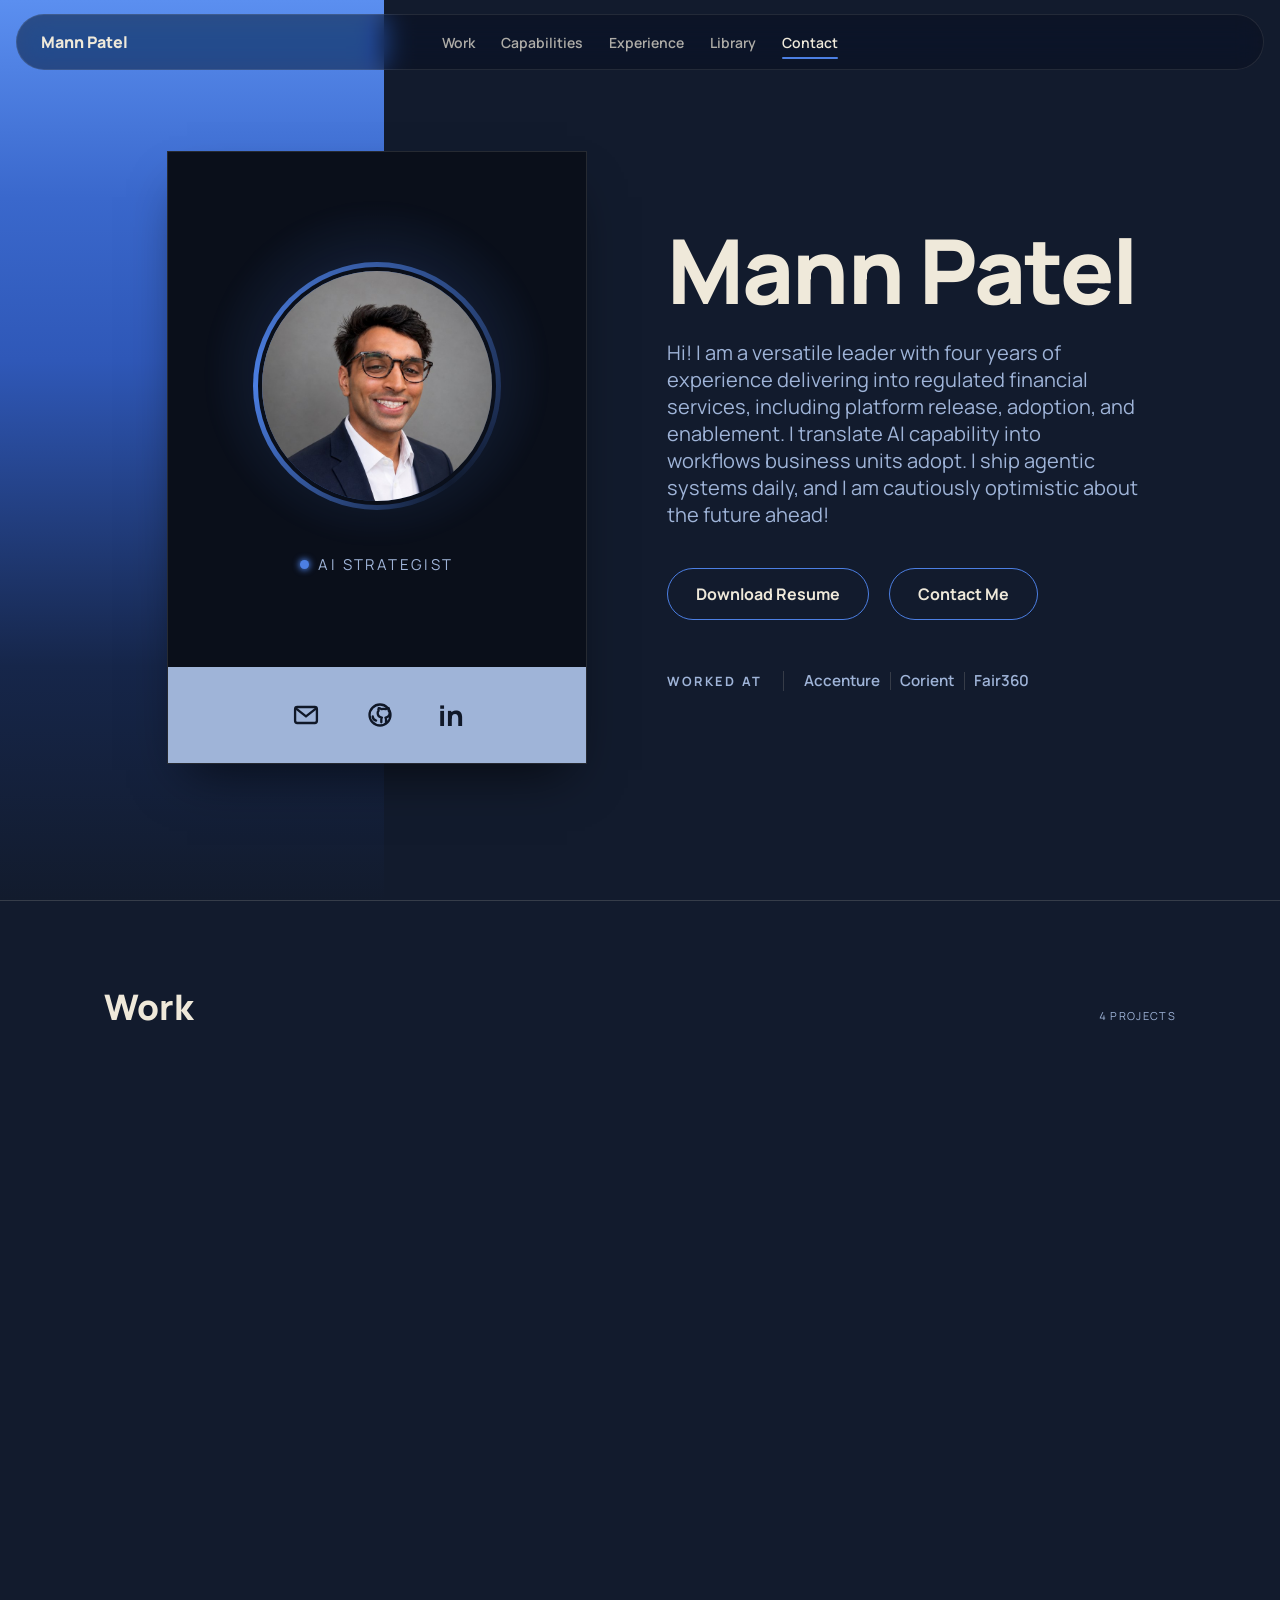
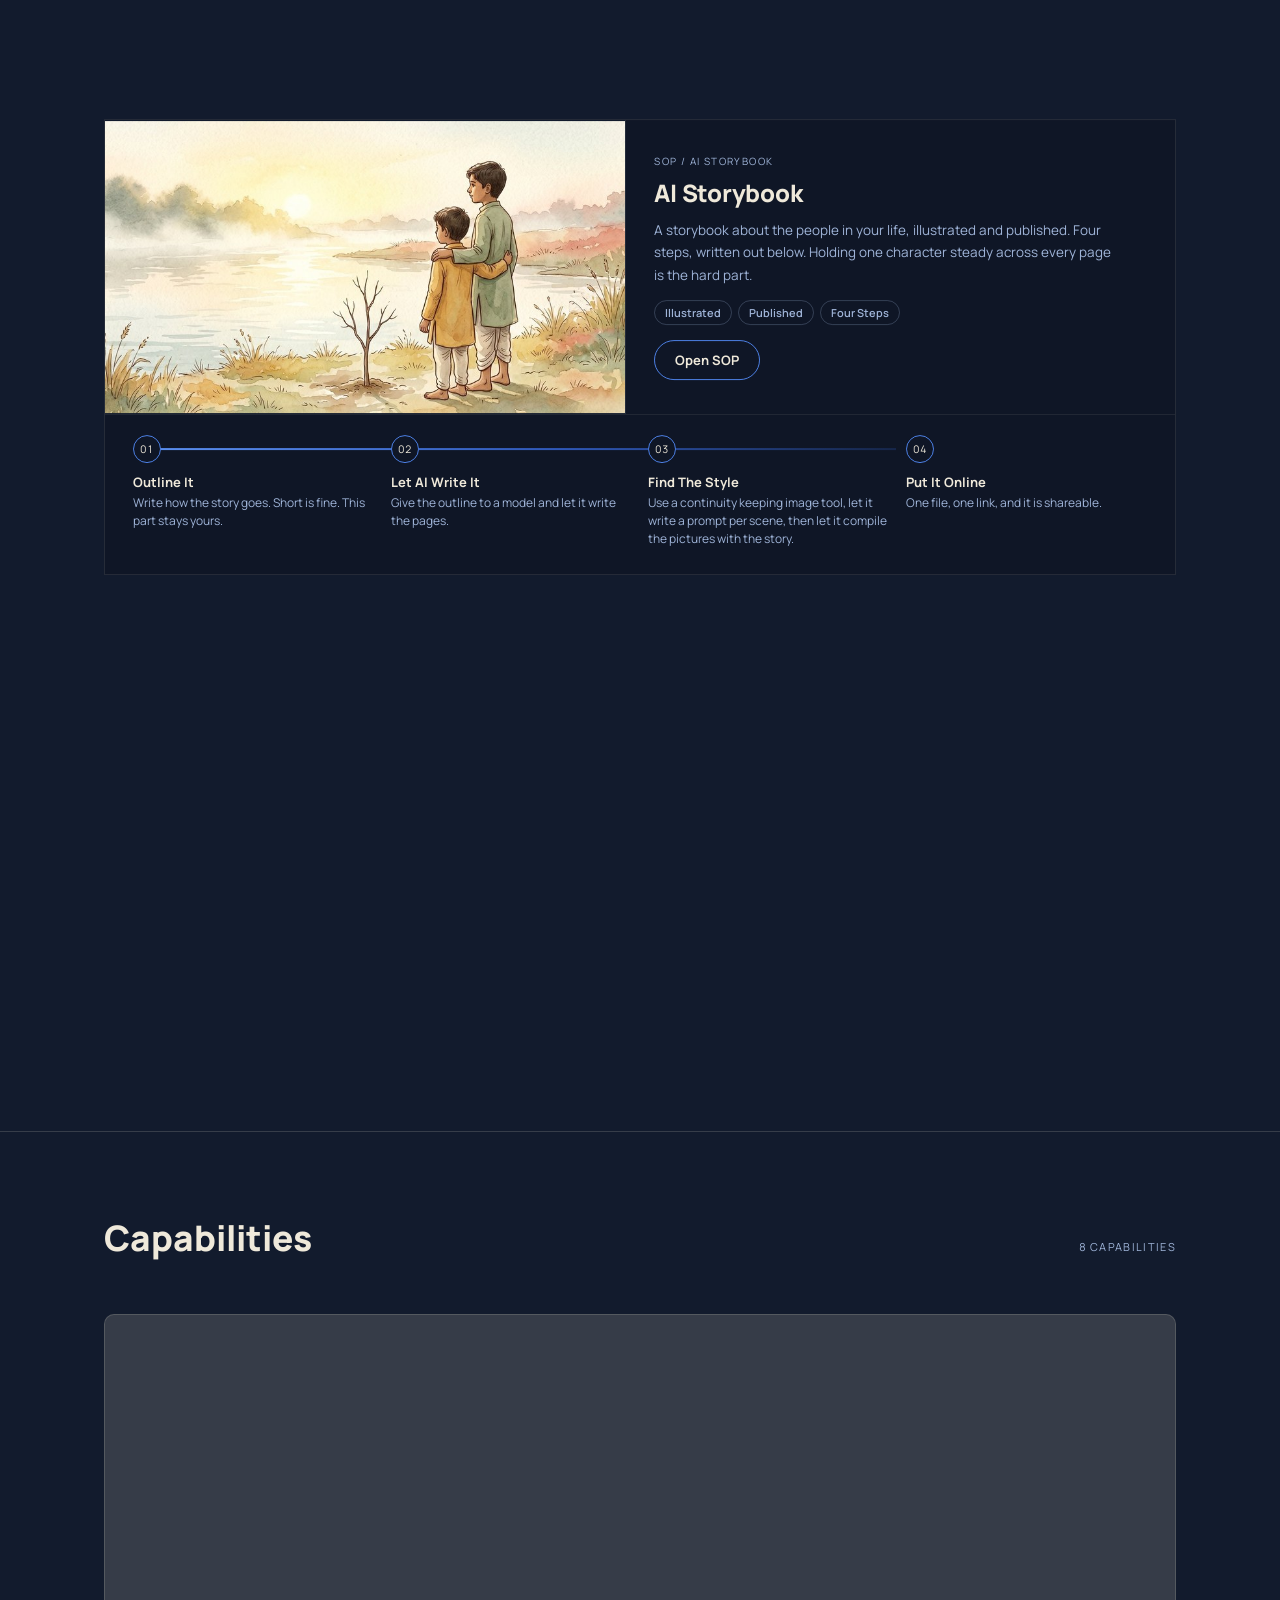
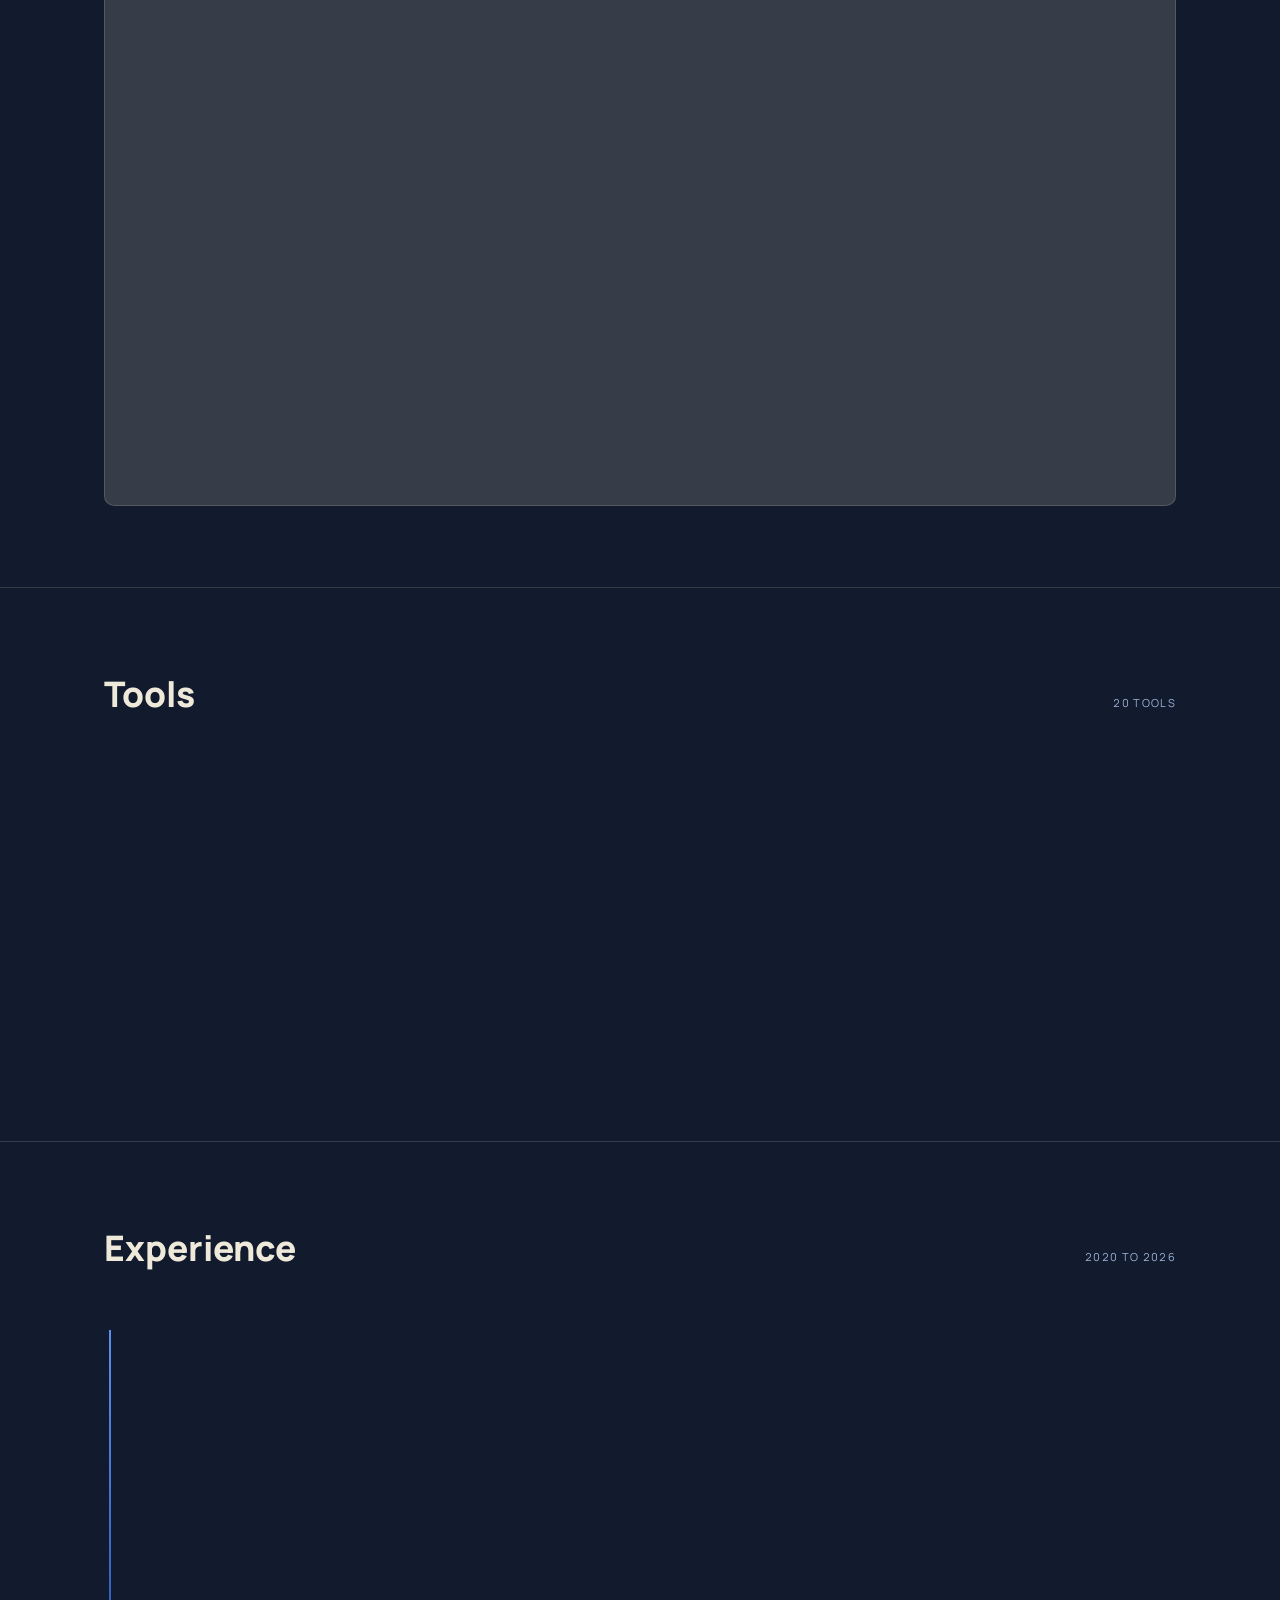
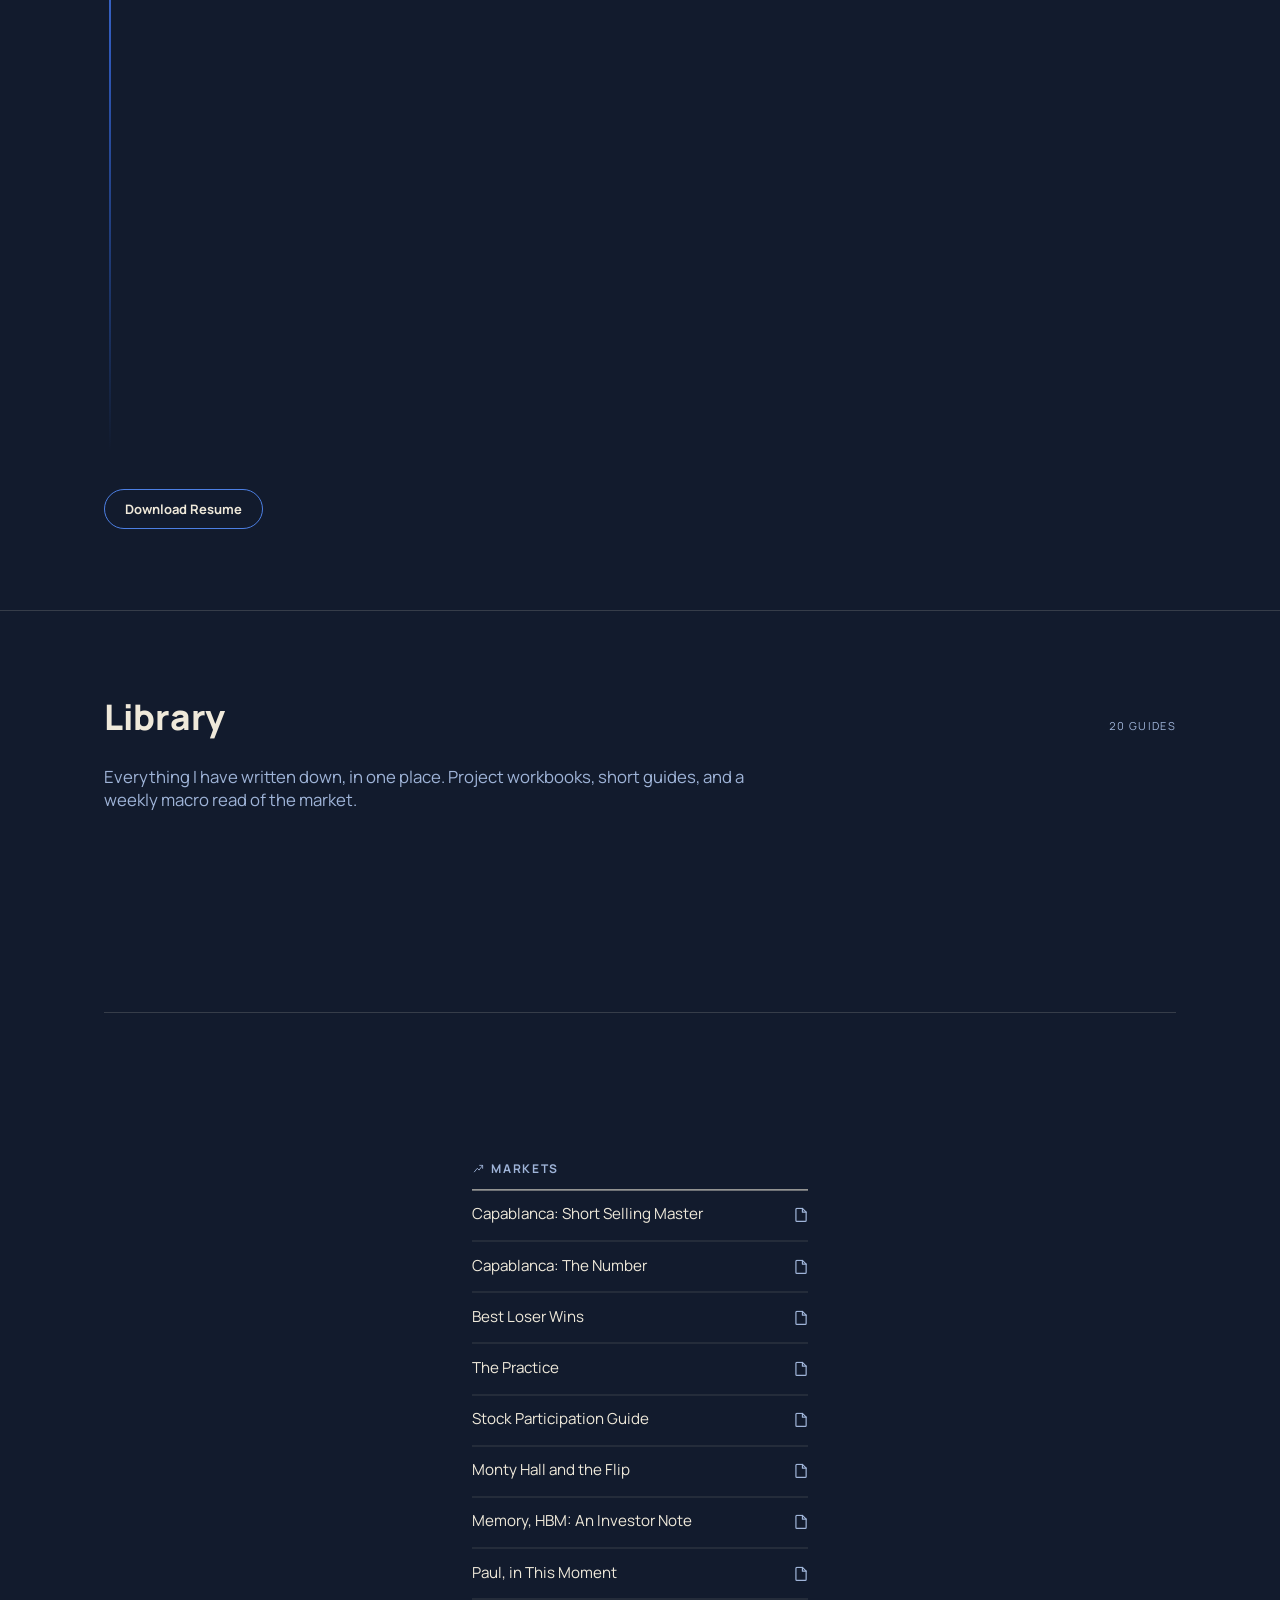
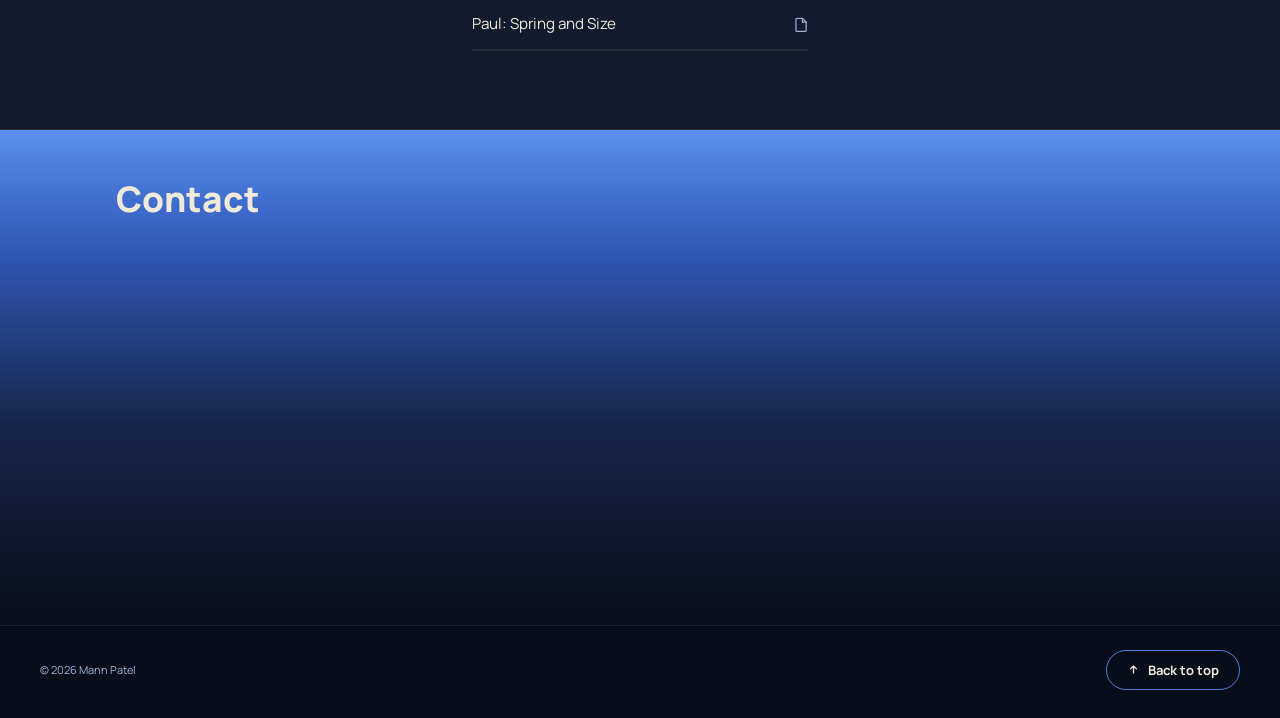
==== commit d4c781c7: "rodeo v6: pitch four years, TNR Experience (Management Consultant Analyst, May 2023 to Feb 2026), ev" ====
--- a/index.html
+++ b/index.html
@@ -148,16 +148,16 @@
     <meta property="og:type" content="website" />
     <meta property="og:title" content="Mann Patel, AI Strategist" />
     <meta property="og:description" content="AI strategy for regulated financial services. Platform rollout at Morgan Stanley, and agentic systems shipped daily." />
-    <meta property="og:image" content="https://mann.rodeo/og/mann-rodeo-preview-2026.png" />
+    <meta property="og:image" content="https://mannp.com/og/mannp-com-preview-2026.png" />
     <meta property="og:image:width" content="1200" />
     <meta property="og:image:height" content="630" />
     <meta property="og:image:alt" content="Mann Patel, AI Strategist" />
-    <meta property="og:url" content="https://mann.rodeo/" />
+    <meta property="og:url" content="https://mannp.com/" />
     <meta name="twitter:card" content="summary_large_image" />
     <meta name="twitter:title" content="Mann Patel, AI Strategist" />
     <meta name="twitter:description" content="AI strategy for regulated financial services. Platform rollout at Morgan Stanley, and agentic systems shipped daily." />
-    <meta name="twitter:image" content="https://mann.rodeo/og/mann-rodeo-preview-2026.png" />
-    <link rel="canonical" href="https://mann.rodeo/" />
+    <meta name="twitter:image" content="https://mannp.com/og/mannp-com-preview-2026.png" />
+    <link rel="canonical" href="https://mannp.com/" />
     <!-- Site icon is the pixel art headshot (Mann, 2026-09-03), replacing the sun.
          Ring cleanup 2026-09-13 (Phase 15): new files, --ring conic gradient
          added around the circle; old favicon-32/mann-192/mann-512/mann-apple-touch
@@ -167,8 +167,8 @@
     <link rel="icon" type="image/png" sizes="512x512" href="/icon-ring-512.png" />
     <link rel="apple-touch-icon" href="/icon-ring-180.png" />
     <title>Mann Patel</title>
-    <script type="module" crossorigin src="/assets/index-DKOOFfiV.js"></script>
-    <link rel="stylesheet" crossorigin href="/assets/index-_lMdYlc6.css">
+    <script type="module" crossorigin src="/assets/index-D3I9hDrA.js"></script>
+    <link rel="stylesheet" crossorigin href="/assets/index-C_5R7pdp.css">
   </head>
   <body>
     <div id="root"></div>
--- a/assets/index-C_5R7pdp.css
+++ b/assets/index-C_5R7pdp.css
@@ -0,0 +1 @@
+@font-face{font-family:Manrope;src:url(/assets/Manrope-Variable-FzEoaBTQ.ttf)format("truetype-variations"),url(/assets/Manrope-Variable-FzEoaBTQ.ttf)format("truetype");font-weight:400 800;font-style:normal;font-display:swap;unicode-range:U+0-24F,U+300-36F,U+2000-206F,U+20A0-20CF}@font-face{font-family:Noto Sans Gujarati;src:url(/assets/NotoSansGujarati-Variable-D10yFSUp.ttf)format("truetype-variations"),url(/assets/NotoSansGujarati-Variable-D10yFSUp.ttf)format("truetype");font-weight:100 900;font-style:normal;font-display:swap;unicode-range:U+A80-AFF}:root{--paper:#fbf7ef;--fill:#e7decc;--ink:#16233c;--line:#16233c24;--f:"Manrope", system-ui, sans-serif;--mono:var(--f);--shadow:0 1px 2px #16233c0d, 0 12px 34px #16233c1a;--accent:#4c7fe3;--accent-soft:#4c7fe33d;--ring:conic-gradient(from -90deg, #4c7fe3, #4c7fe30d 65%, #4c7fe3);--ease-reveal:cubic-bezier(.22, 1, .36, 1);--ease-soft:cubic-bezier(.33, 1, .68, 1);--ease-inout:cubic-bezier(.65, 0, .35, 1);--navy:#121b2d;--cream-fixed:#efe9da;--cream:var(--ink);--periwinkle:#3e567c;--panel:#f2ead8;--card:var(--fill);--deep:#dccfb3;--band:linear-gradient(180deg, #4c7fe3 0%, #9bb8ef 25%, #dce6f7 55%, #f5efe2 80%, #fbf7ef 100%);--bar-gradient:linear-gradient(90deg, #5b8ff080 0%, #2f58b857 28%, #16264a33 58%, #0a0f1a00 100%)}html[data-theme=dark]{--paper:#121b2d;--ink:#efe9da;--fill:#1a2540;--line:#efe9da29;--shadow:0 1px 2px #0000004d, 0 12px 34px #00000073;--cream:#efe9da;--periwinkle:#9fb4d8;--panel:#0a0f1a;--card:#0f1626;--deep:#080d1a;--band:linear-gradient(180deg, #5b8ff0 0%, #3a68cc 22%, #2f58b8 40%, #16264a 74%, #121b2d 100%)}*{box-sizing:border-box}html{scroll-behavior:smooth;overflow-x:hidden}body{background:var(--paper);color:var(--ink);font-family:var(--f);-webkit-font-smoothing:antialiased;margin:0;transition:background-color .2s,color .2s}h1,h2,h3,p{margin:0}a{color:inherit}button{font-family:var(--f)}a:focus-visible,button:focus-visible{outline:2px solid var(--accent);outline-offset:2px}.text-link{background-image:linear-gradient(var(--accent), var(--accent));background-position:0 100%;background-repeat:no-repeat;background-size:0% 1.5px;padding-bottom:2px;text-decoration:none;transition:background-size .2s}.text-link:hover,.text-link:focus-visible{background-size:100% 1.5px}section[id],#top{scroll-margin-top:88px}@media (prefers-reduced-motion:reduce){html{scroll-behavior:auto}*{transition-duration:.001ms!important;animation-duration:.001ms!important}}html[lang=gu]{--f:"Noto Sans Gujarati", "Manrope", system-ui, sans-serif}html[lang=gu] body{line-height:1.7}html[lang=gu] .hero-name{letter-spacing:0;font-size:clamp(3.06rem,6.3vw,5.04rem);line-height:1.38}html[lang=gu] .section-title{font-size:clamp(1.44rem,2.7vw,1.98rem)}html[lang=gu] .cap-title{font-size:.945rem}html[lang=gu] .work-title{font-size:1.35rem}html[lang=gu] .btn{line-height:1}@keyframes band-feather{0%{-webkit-mask-image:linear-gradient(90deg,#000 40%,#0000 60%);mask-image:linear-gradient(90deg,#000 40%,#0000 60%);-webkit-mask-position:100% 0;mask-position:100% 0;-webkit-mask-size:250% 100%;mask-size:250% 100%}to{-webkit-mask-image:linear-gradient(90deg,#000 40%,#0000 60%);mask-image:linear-gradient(90deg,#000 40%,#0000 60%);-webkit-mask-position:0 0;mask-position:0 0;-webkit-mask-size:250% 100%;mask-size:250% 100%}}@keyframes card-in{0%{opacity:0;transform:translate(-40px)}to{opacity:1;transform:none}}@keyframes text-in{0%{opacity:0;transform:translate(-20px)}to{opacity:1;transform:none}}@keyframes fade-in{0%{opacity:0}to{opacity:1}}@keyframes ring-spin{0%{transform:rotate(0)}to{transform:rotate(360deg)}}.pill{z-index:50;-webkit-backdrop-filter:blur(14px)saturate(150%);backdrop-filter:blur(14px)saturate(150%);height:56px;color:var(--ink);isolation:isolate;background:#0a0f1a80;border:1px solid #efe9da1a;border-radius:999px;grid-template-columns:1fr auto 1fr;align-items:center;padding:0 10px 0 24px;transition:border-color .3s;display:grid;position:fixed;top:14px;left:16px;right:16px;overflow:hidden}html[data-theme=light] .pill{background:#fbf7ef99;border-color:#16233c1f}.pill:before{content:"";z-index:-1;background:var(--bar-gradient);opacity:0;transition:opacity .6s var(--ease-reveal);position:absolute;inset:0}.pill.scrolled{border-color:#5b8ff047}.pill.scrolled:before{opacity:1}.wordmark{color:var(--ink);white-space:nowrap;opacity:0;pointer-events:none;transition:opacity .45s var(--ease-reveal), transform .55s var(--ease-reveal);justify-self:start;font-size:16px;font-weight:800;text-decoration:none;transform:translateY(8px)}.pill.scrolled .wordmark{opacity:1;pointer-events:auto;transform:translateY(0)}.pill-nav{justify-self:center;gap:26px;display:flex;transform:translate(-7px)}.pill-nav a{font-family:var(--f);color:color-mix(in srgb, var(--ink) 72%, transparent);padding:4px 0;font-size:14px;font-weight:600;text-decoration:none;transition:color .2s;position:relative}.pill-nav a:hover,.pill-nav a.active{color:var(--ink)}.pill-nav a:after{content:"";background:var(--accent);height:2px;transition:transform .35s var(--ease-reveal);border-radius:2px;position:absolute;bottom:-3px;left:0;right:0;transform:scaleX(0)}.pill-nav a.active:after{transform:scaleX(1)}.pill-right{grid-column:3;justify-self:end;align-items:center;gap:8px;display:flex}.pill-right .theme-toggle{border-color:color-mix(in srgb, var(--ink) 28%, transparent);width:32px;height:32px;color:var(--ink)}.pill-right .theme-toggle:hover,.pill-right .theme-toggle:focus-visible{border-color:var(--accent);box-shadow:0 0 0 3px var(--accent-soft), 0 0 14px #4c7fe366;background:0 0}.menu-toggle{border:1px solid color-mix(in srgb, var(--ink) 30%, transparent);width:36px;height:36px;color:inherit;cursor:pointer;background:0 0;border-radius:50%;justify-content:center;align-items:center;display:none}.menu-toggle span,.menu-toggle span:before,.menu-toggle span:after{content:"";background:var(--ink);width:16px;height:2px;display:block;position:relative}.menu-toggle span:before{position:absolute;top:-5px}.menu-toggle span:after{position:absolute;top:5px}.menu-panel{z-index:49;-webkit-backdrop-filter:blur(14px)saturate(150%);backdrop-filter:blur(14px)saturate(150%);color:var(--ink);box-shadow:var(--shadow);background:#0a0f1a80;border:1px solid #efe9da1a;border-radius:14px;flex-direction:column;padding:.75rem;display:flex;position:fixed;top:78px;left:16px;right:16px}html[data-theme=light] .menu-panel{background:#fbf7ef99;border-color:#16233c1f}.menu-panel a{color:color-mix(in srgb, var(--ink) 72%, transparent);padding:.6rem .5rem;font-size:.95rem;font-weight:600;text-decoration:none}.menu-panel a.active{color:var(--ink)}@media (width<=768px){.pill-nav{display:none}.menu-toggle{display:flex}}.btn{color:var(--cream);border:1.5px solid var(--accent);cursor:pointer;background:0 0;border-radius:999px;justify-content:center;align-items:center;gap:8px;padding:10px 20px;font-family:Manrope,system-ui,sans-serif;font-size:13px;font-weight:700;text-decoration:none;transition:box-shadow .25s,background .25s;display:inline-flex}.btn:hover,.btn:focus-visible{box-shadow:0 0 0 4px var(--accent-soft), 0 0 22px #4c7fe380;background:#4c7fe31f;outline:none}.btn svg{width:13px;height:13px}.btn-icon{border-width:1px;border-color:color-mix(in srgb, var(--paper) 30%, transparent);width:40px;height:40px;color:var(--paper);background:0 0;border-radius:50%;padding:0}.btn-icon:hover,.btn-icon:focus-visible{background:color-mix(in srgb, var(--paper) 14%, transparent);box-shadow:none}.footer{background:var(--deep);border-top:1px solid color-mix(in srgb, var(--cream) 8%, transparent);justify-content:space-between;align-items:center;gap:16px;padding:24px 40px 28px;display:flex}.footer-line{font-family:var(--mono);color:var(--periwinkle);font-size:11px}.footer-top svg{transition:transform .3s var(--ease-soft)}.footer-top:hover svg{transform:translateY(-2px)}@media (prefers-reduced-motion:reduce){.footer-top svg{transition:none}}@media (width<=768px){.footer{flex-direction:column;align-items:flex-start;padding-inline:24px}}.hero{align-items:center;min-height:100svh;display:flex;position:relative;overflow:hidden}.hero-bg{grid-template-columns:30% 70%;display:grid;position:absolute;inset:0}.hero-band{background:var(--band)}.hero-solid{background:var(--navy)}.hero-inner{z-index:1;grid-template-columns:420px 1fr;align-items:center;column-gap:80px;width:100%;max-width:1120px;margin-inline:auto;padding:84px 62px 70px 87px;display:grid;position:relative}.hero-id{z-index:1;background:var(--panel);border:1px solid color-mix(in srgb, var(--cream) 12%, transparent);text-align:center;border-radius:0;flex-direction:column;align-self:center;align-items:center;padding:110px 37px 0;display:flex;position:relative;overflow:hidden;box-shadow:0 26px 50px -20px #000000a6}.hero-id-glow{z-index:0;filter:blur(6px);pointer-events:none;background:radial-gradient(circle,#4c7fe361 0%,#4c7fe314 52%,#0000 72%);width:335px;height:335px;position:absolute;top:54px;left:50%;transform:translate(-50%)}.hero-id-ring{z-index:1;cursor:pointer;border-radius:50%;width:248px;height:248px;margin-bottom:44px;transition:box-shadow .3s;position:relative}.hero-id-ring:before{content:"";background:var(--ring);border-radius:50%;position:absolute;inset:0}.hero-id-ring:hover{box-shadow:0 0 0 5px var(--accent-soft)}.hero-id-ring:focus-visible{outline:2px solid var(--accent);outline-offset:4px}@keyframes click-ring-spin{0%{transform:rotate(0)}to{transform:rotate(360deg)}}.hero-id .hero-id-ring.hero-id-ring-spin:before{animation:click-ring-spin .9s var(--ease-inout)}.hero-id-photo{z-index:1;border:4px solid var(--panel);border-radius:50%;position:absolute;inset:5px;overflow:hidden}.hero-headshot-img{object-fit:cover;object-position:center top;pointer-events:none;-webkit-user-select:none;user-select:none;-webkit-user-drag:none;width:100%;height:100%;transition:opacity .25s;position:absolute;inset:0}@media (prefers-reduced-motion:reduce){.hero-headshot-img{transition:none}}.hero-id-role{z-index:1;font-family:var(--mono);letter-spacing:.16em;text-transform:uppercase;color:var(--periwinkle);justify-content:center;align-items:center;gap:9px;margin:0 0 92px;font-size:15px;display:flex;position:relative}.hero-id-dot{background:var(--accent);width:9px;height:9px;box-shadow:0 0 6px 1px var(--accent);border-radius:50%;flex-shrink:0;position:relative}.hero-id-dot:after{content:"";border:1.5px solid var(--accent);opacity:0;border-radius:50%;animation:2.2s ease-out infinite hero-id-dot-pulse;position:absolute;inset:-4px}@keyframes hero-id-dot-pulse{0%{opacity:.9;transform:scale(.6)}70%{opacity:0;transform:scale(2.2)}to{opacity:0;transform:scale(2.2)}}@media (prefers-reduced-motion:reduce){.hero-id-dot:after{opacity:.35;animation:none;transform:scale(1.4)}}.hero-id-socials{z-index:1;background:var(--periwinkle);justify-content:center;align-items:center;gap:42px;width:calc(100% + 74px);margin:0 -37px;padding:32px 0;display:flex;position:relative}.hero-id-social{color:#101828;cursor:pointer;background:0 0;border:none;justify-content:center;align-items:center;padding:0;text-decoration:none;transition:transform .18s,opacity .18s;display:flex}.hero-id-social:hover{opacity:.65;transform:translateY(-1px)}.hero-id-social svg{width:32px;height:32px}.hero-id-social-linkedin{font-family:var(--f);font-size:28px;font-weight:800;line-height:1}.hero-copy{min-width:0}.hero-headline{letter-spacing:-.02em;color:var(--cream-fixed);margin:0;font-size:clamp(3.4rem,7vw,5.6rem);font-weight:800;line-height:1.05}.hero-pitch{color:var(--periwinkle);text-wrap:pretty;max-width:46ch;margin-top:1.4rem;font-size:1.25rem}.hero-actions{gap:1.25rem;margin-top:2.5rem;display:flex}.hero-actions .btn{color:var(--cream-fixed);padding:14px 28px;font-size:16px}.hero-workedat{flex-wrap:wrap;align-items:center;gap:1.25rem;margin-top:3.125rem;display:flex}.hero-workedat-label{letter-spacing:.2em;text-transform:uppercase;color:var(--periwinkle);font-size:.8rem;font-weight:700}.hero-workedat-hairline{background:var(--line);flex-shrink:0;width:1px;height:20px}.hero-workedat-list{flex-wrap:wrap;align-items:center;gap:.6rem;display:flex}.hero-workedat-item{align-items:center;gap:.6rem;display:inline-flex}.hero-workedat-pipe{background:var(--line);width:1px;height:18px}.hero-workedat-plain{color:var(--periwinkle);font-size:.95rem;font-weight:600}@media (width<=768px){.hero-bg{grid-template-rows:340px 1fr;grid-template-columns:1fr}.hero-inner{text-align:center;grid-template-columns:1fr;row-gap:32px;padding:120px 24px 48px}.hero-id{justify-self:center;width:100%;max-width:272px;padding:58px 30px 0}.hero-id-glow{width:270px;height:270px;top:13px}.hero-id-ring{width:200px;height:200px;margin-bottom:26px}.hero-id-photo{border-width:3px;inset:4px}.hero-id-socials{gap:34px;width:calc(100% + 60px);margin:0 -30px;padding:20px 0}.hero-id-social svg{width:26px;height:26px}.hero-id-social-linkedin{font-size:23px}.hero-pitch{margin-inline:auto}.hero-actions{flex-direction:column;width:100%}.hero-actions .btn{width:100%}.hero-workedat{flex-direction:column;gap:.75rem}.hero-workedat-hairline{display:none}.hero-workedat-list{justify-content:center}}.intro-play .hero-band{animation:band-feather 1s var(--ease-inout) 0s both}.intro-play .hero-id{animation:card-in 1s var(--ease-soft) .25s both}.intro-play .hero-headline{animation:text-in .7s var(--ease-soft) .65s both}.intro-play .hero-pitch{animation:text-in .7s var(--ease-soft) .75s both}.intro-play .hero-actions{animation:text-in .7s var(--ease-soft) .85s both}.intro-play .hero-workedat{animation:text-in .7s var(--ease-soft) .95s both}.intro-play header.pill{animation:fade-in .7s var(--ease-soft) 1s both}.intro-play .hero-id-ring:before{animation:ring-spin .85s var(--ease-inout) 1.15s both}.section{border-top:1px solid var(--line);padding-block:clamp(4rem,9vh,7rem)}.section-inner{max-width:1120px;margin-inline:auto;padding-inline:1.5rem}.section-title{font-size:clamp(1.6rem,3vw,2.2rem);font-weight:800}.section-head{justify-content:space-between;align-items:baseline;gap:16px;padding-bottom:12px;display:flex;position:relative}.section-head .count{font-family:var(--mono);letter-spacing:.12em;text-transform:uppercase;color:var(--periwinkle);font-variant-numeric:tabular-nums;white-space:nowrap;opacity:0;flex-shrink:0;font-size:11px;transform:translateY(6px)}.section-head.in .count{animation:section-count-in .6s var(--ease-soft) .25s both}@keyframes section-count-in{0%{opacity:0;transform:translateY(6px)}to{opacity:1;transform:translateY(0)}}.section-head .hair{width:0;height:3px;position:absolute;bottom:-1px;left:0;overflow:hidden}.section-head.in .hair{animation:section-hair-in 1.3s var(--ease-soft) .35s both}@keyframes section-hair-in{0%{width:0}to{width:100%}}.section-head .hair:before{content:"";background:#16233c24;height:1px;position:absolute;bottom:1px;left:0;right:0}html[data-theme=dark] .section-head .hair:before{background:#efe9da24}.section-head .hair:after{content:"";opacity:1;background:linear-gradient(90deg,#5b8ff000,#5b8ff0);border-radius:3px;width:90px;height:3px;position:absolute;bottom:0;right:0;box-shadow:0 0 10px #5b8ff0cc}.section-head.in .hair:after{animation:.6s 1.45s both section-hair-tip-fade}@keyframes section-hair-tip-fade{0%{opacity:1}to{opacity:0}}.section-head.replay-ready .count,.section-head.replay-ready .hair,.section-head.replay-ready .hair:after{animation:none}@media (prefers-reduced-motion:reduce){.section-head .hair,.section-head.in .hair,.section-head.replay-ready .hair{width:100%;animation:none}.section-head .hair:after,.section-head.in .hair:after,.section-head.replay-ready .hair:after{animation:none;display:none}.section-head .count,.section-head.in .count,.section-head.replay-ready .count{opacity:1;animation:none;transform:none}}.section-lede{max-width:640px;color:var(--periwinkle);margin-top:.75rem;font-size:1.05rem}.section-body{margin-top:2.5rem}.work-grid{flex-direction:column;gap:22px;display:flex}.work-card{--wc-line:#efe9da1a;--wc-line-hover:#9fb4d866;--wc-divider:#efe9da14;background:var(--card);border:1px solid var(--wc-line);border-radius:0;flex-direction:column;transition:border-color .3s;display:flex}html:not([data-theme=dark]) .work-card{--wc-line:#16233c1a;--wc-line-hover:#4c7fe366;--wc-divider:#16233c14;background:#e3d9c4}.work-card:hover{border-color:var(--wc-line-hover)}.work-top{grid-template-columns:minmax(0,.95fr) minmax(0,1fr);align-items:stretch;display:grid}.work-media{border-right:1px solid var(--wc-divider);background:var(--paper);aspect-ratio:16/9;align-self:center;position:relative;overflow:hidden}.work-slide{object-fit:contain;object-position:center;width:100%;height:100%;transition:opacity .8s var(--ease-reveal);position:absolute;inset:0}.work-nav{z-index:5;width:34px;height:34px;color:var(--cream-fixed);-webkit-backdrop-filter:blur(8px);backdrop-filter:blur(8px);cursor:pointer;opacity:0;transition:opacity .25s ease, transform .25s var(--ease-reveal), border-color .2s ease, box-shadow .25s ease;background:#0a0f1a8c;border:1px solid #efe9da40;border-radius:50%;justify-content:center;align-items:center;display:flex;position:absolute;top:50%;transform:translateY(-50%)scale(.9)}.work-nav svg{width:14px;height:14px}.work-nav-prev{left:12px}.work-nav-next{right:12px}.work-media:hover .work-nav,.work-media:focus-within .work-nav{opacity:1;transform:translateY(-50%)scale(1)}.work-nav:hover,.work-nav:focus-visible{border-color:var(--accent);box-shadow:0 0 0 3px var(--accent-soft), 0 0 16px #4c7fe380;outline:none}.work-dots{z-index:5;opacity:0;gap:6px;transition:opacity .25s;display:flex;position:absolute;bottom:12px;left:50%;transform:translate(-50%)}.work-media:hover .work-dots,.work-media:focus-within .work-dots{opacity:1}.work-dot{cursor:pointer;width:7px;height:7px;transition:width .3s var(--ease-reveal), background .2s ease;background:#efe9da66;border:none;border-radius:999px;padding:0}.work-dot.is-on{background:var(--cream-fixed);width:18px}.work-body{flex-direction:column;justify-content:center;padding:26px 28px;display:flex}.work-kicker{font-family:var(--mono);letter-spacing:.14em;text-transform:uppercase;color:var(--periwinkle);font-size:.625rem;font-weight:400}.work-title{font-family:var(--f);letter-spacing:-.01em;margin-top:.5rem;font-size:1.5rem;font-weight:800}.work-text{color:var(--periwinkle);max-width:58ch;margin-top:.6rem;font-size:.84375rem;line-height:1.65}.work-tags{flex-wrap:wrap;gap:6px;margin:.9rem 0 0;padding:0;list-style:none;display:flex}.work-tag{color:var(--periwinkle);border:1px solid color-mix(in srgb, var(--periwinkle) 26%, transparent);border-radius:999px;padding:4px 10px;font-size:.6875rem;font-weight:600}.work-steps-band{border-top:1px solid var(--wc-divider);padding:20px 28px 26px}.work-steps{grid-template-columns:repeat(4,1fr);gap:16px;margin:0;padding:0;list-style:none;display:grid;position:relative}.work-steps:before{content:"";background:linear-gradient(90deg,#5b8ff0 0%,#2f58b8 55%,#16264a 100%);height:2px;position:absolute;top:13px;left:14px;right:calc(25% - 2px)}.work-step{z-index:1;flex-direction:column;display:flex;position:relative}.work-step-node{background:var(--card);border:1.5px solid var(--accent);width:28px;height:28px;font-family:var(--mono);font-variant-numeric:tabular-nums;color:var(--cream);border-radius:50%;justify-content:center;align-items:center;margin-bottom:10px;font-size:.656rem;display:flex}.work-step-title{margin-bottom:3px;font-size:.8125rem;font-weight:700}.work-step-text{color:var(--periwinkle);font-size:.75rem;line-height:1.5}.work-actions{flex-wrap:wrap;gap:8px;margin-top:.9rem;display:flex}@media (width<=780px){.work-top{grid-template-columns:1fr}.work-media{border-right:none;border-bottom:1px solid var(--wc-divider);align-self:auto}.work-steps{grid-template-columns:1fr 1fr}.work-steps:before{display:none}}@media (hover:none){.work-nav{opacity:1;transform:translateY(-50%)scale(1)}.work-dots{opacity:1}}.cap-grid{background:var(--line);border:1px solid var(--line);border-radius:10px;grid-template-columns:repeat(2,1fr);gap:1px;display:grid;overflow:hidden}.cap-card{background:var(--panel);border-top:2px solid color-mix(in srgb, var(--periwinkle) 22%, transparent);padding:22px;transition:border-color .2s,background .2s}.cap-card:hover,.cap-card:focus-within{border-top-color:var(--accent);background:color-mix(in srgb, var(--panel), black 10%)}html[data-theme=dark] .cap-card:hover,html[data-theme=dark] .cap-card:focus-within{background:#141d33}.cap-icon-box{border:1px solid color-mix(in srgb, var(--periwinkle) 30%, transparent);width:36px;height:36px;color:var(--periwinkle);border-radius:9px;justify-content:center;align-items:center;margin-bottom:14px;transition:color .2s,border-color .2s,box-shadow .2s;display:flex}.cap-icon-box svg{width:18px;height:18px}.cap-card:hover .cap-icon-box,.cap-card:focus-within .cap-icon-box{color:var(--accent);border-color:var(--accent);box-shadow:0 0 0 3px var(--accent-soft)}.cap-title{font-size:1.05rem;font-weight:700}.cap-text{color:var(--periwinkle);margin-top:.6rem;font-size:.95rem}@media (width<=640px){.cap-grid{grid-template-columns:1fr}}@media (prefers-reduced-motion:reduce){.cap-card,.cap-icon-box{transition:none}}.tools-rack{flex-direction:column;gap:22px;display:flex}.tool-group-label{font-family:var(--mono);letter-spacing:.16em;text-transform:uppercase;color:var(--periwinkle);margin:0 0 10px;font-size:9.5px;font-weight:500}.tool-row{flex-wrap:wrap;gap:9px;display:flex}.tool-pill{--tip-x:0px;font-family:var(--f);color:var(--cream);border:1px solid color-mix(in srgb, var(--periwinkle) 32%, transparent);cursor:help;border-radius:20px;padding:7px 15px;font-size:12.5px;font-weight:600;transition:border-color .2s,background .2s,box-shadow .2s;display:inline-block;position:relative}.tool-pill:hover,.tool-pill:focus-visible,.tool-pill.active{border-color:var(--accent);box-shadow:0 0 0 3px var(--accent-soft);background:#4c7fe31a;outline:none}.sr-only{clip:rect(0, 0, 0, 0);white-space:nowrap;border:0;width:1px;height:1px;margin:-1px;padding:0;position:absolute;overflow:hidden}.tool-pill:after{content:attr(data-tooltip);transform:translateX(calc(-50% + var(--tip-x)));color:#101828;width:220px;font-family:var(--f);text-align:center;opacity:0;visibility:hidden;pointer-events:none;z-index:20;background:#efe9da;border-radius:8px;padding:9px 13px;font-size:12px;font-weight:500;line-height:1.45;transition:opacity .2s;display:none;position:absolute;bottom:calc(100% + 10px);left:50%;box-shadow:0 12px 28px -10px #000000b3}.tool-pill:before{content:"";opacity:0;visibility:hidden;z-index:21;border:6px solid #0000;border-top-color:#efe9da;transition:opacity .2s;display:none;position:absolute;bottom:calc(100% + 4px);left:50%;transform:translate(-50%)}.tool-pill:hover:after,.tool-pill:hover:before,.tool-pill:focus-visible:after,.tool-pill:focus-visible:before,.tool-pill.active:after,.tool-pill.active:before{opacity:1;visibility:visible;display:block}@media (prefers-reduced-motion:reduce){.tool-pill,.tool-pill:after,.tool-pill:before{transition:none}}.exp-rail{padding-left:32px;position:relative}.exp-rail:before{content:"";background:linear-gradient(#5b8ff0 0%,#2f58b8 45%,#1c3568 78%,#0000 100%);width:2px;position:absolute;top:6px;bottom:6px;left:5px}.exp-item{padding-bottom:30px;position:relative}.exp-item:last-child{padding-bottom:0}.exp-node{background:var(--accent);width:12px;height:12px;box-shadow:0 0 0 4px var(--navy), 0 0 12px #4c7fe3b3;border-radius:50%;position:absolute;top:4px;left:-32px}html[data-theme=light] .exp-node{box-shadow:0 0 0 4px var(--paper), 0 0 12px #4c7fe3b3}.exp-head{flex-wrap:wrap;justify-content:space-between;align-items:baseline;gap:16px;display:flex}.exp-org{color:var(--cream);font-size:1rem;font-weight:800}.exp-dates{font-family:var(--mono);letter-spacing:.06em;color:var(--periwinkle);font-variant-numeric:tabular-nums;white-space:nowrap;font-size:10.5px}.exp-role{font-family:var(--mono);letter-spacing:.12em;text-transform:uppercase;color:var(--periwinkle);margin-top:3px;margin-bottom:10px;font-size:10.5px}.exp-points{flex-direction:column;gap:.5rem;margin:0;padding:0;list-style:none;display:flex}.exp-point{color:var(--periwinkle);font-size:.95rem;line-height:1.6}.exp-resume-btn{margin-top:2rem}@media (width<=768px){.exp-rail{padding-left:26px}.exp-rail:before{left:4px}.exp-node{width:10px;height:10px;box-shadow:0 0 0 3px var(--navy), 0 0 10px #4c7fe3b3;left:-26px}html[data-theme=light] .exp-node{box-shadow:0 0 0 3px var(--paper), 0 0 10px #4c7fe3b3}.exp-head{flex-direction:column;align-items:flex-start;gap:2px}}.lib-rings{grid-template-columns:repeat(6,1fr);gap:1.5rem .5rem;margin-bottom:2.5rem;display:grid}@media (width<=768px){.lib-rings{grid-template-columns:repeat(3,1fr)}}.lib-ring-item{text-align:center;flex-direction:column;align-items:center;gap:.5rem;display:flex}.lib-ring-wrap{width:76px;height:76px;position:relative}.lib-ring{width:76px;height:76px;display:block}.lib-ring-track{fill:none;stroke:#9fb4d829;stroke-width:6px}.lib-ring-arc{fill:none;stroke:var(--accent);stroke-width:6px;stroke-linecap:round;transform-origin:38px 38px;transform:rotate(-90deg)}.lib-ring-icon{color:var(--ink);justify-content:center;align-items:center;display:flex;position:absolute;inset:0}.lib-ring-icon svg{width:22px;height:22px}.lib-ring-name{color:var(--ink);font-size:.71875rem;font-weight:600;line-height:1.25}.lib-ring-count{font-family:var(--mono);color:var(--periwinkle);font-size:.625rem}.lib-columns{border-top:1px solid var(--line);grid-template-columns:repeat(3,1fr);align-items:start;gap:0 2rem;padding-top:2rem;display:grid}.lib-stack{flex-direction:column;gap:2rem;min-width:0;display:flex}@media (width<=1024px){.lib-columns{grid-template-columns:repeat(2,1fr)}}.lib-col-head{font-family:var(--mono);letter-spacing:.14em;text-transform:uppercase;color:var(--periwinkle);border-bottom:1px solid var(--ink);align-items:center;gap:.4rem;padding-bottom:.75rem;font-size:.75rem;font-weight:700;display:flex}.lib-col-head-icon{flex-shrink:0;width:13px;height:13px}.lib-row{border-bottom:1px solid var(--line);color:var(--ink);justify-content:space-between;align-items:center;gap:.75rem;padding-block:.85rem;text-decoration:none;display:flex}.lib-row-title{font-size:.95rem;transition:transform .18s}.lib-row:hover .lib-row-title.text-link,.lib-row:focus-visible .lib-row-title.text-link{background-size:100% 1.5px}.lib-row:hover .lib-row-title{transform:translate(4px)}.lib-row-icon{width:13px;height:15px;color:var(--periwinkle);flex-shrink:0}@media (width<=768px){.lib-columns{grid-template-columns:1fr;gap:2rem 0}.lib-stack{display:contents}}#contact{background:linear-gradient(#5b8ff0 0%,#2f58b8 24%,#16264a 60%,#080d1a 100%);padding-block:44px 38px}html[data-theme=light] #contact{background:var(--band)}#contact .section-inner{padding-inline:36px}@media (width<=768px){#contact .section-inner{padding-inline:24px}}.contact-line{color:var(--cream);max-width:640px;margin-bottom:1.75rem;font-size:1.05rem}.contact-cards{grid-template-columns:300px 1fr;align-items:stretch;gap:22px;display:grid}.contact-card{background:var(--panel);border:1px solid var(--line);flex-direction:column;display:flex;box-shadow:0 26px 50px -20px #000000a6}.contact-card-methods{padding:24px 24px 0}.contact-card-form{padding:24px 24px 26px}.contact-col-label{font-family:var(--mono);letter-spacing:.16em;text-transform:uppercase;color:var(--periwinkle);margin:0 0 16px;font-size:9.5px}.contact-methods{flex-direction:column;gap:14px;margin:0;padding:0;list-style:none;display:flex}.contact-method-row{width:100%;font:inherit;color:inherit;text-align:left;cursor:pointer;background:0 0;border:none;align-items:center;gap:12px;margin:0;padding:0;text-decoration:none;display:flex}.contact-method-icon{border:1px solid color-mix(in srgb, var(--periwinkle) 30%, transparent);width:32px;height:32px;color:var(--periwinkle);flex-shrink:0;justify-content:center;align-items:center;transition:color .2s,border-color .2s,box-shadow .2s;display:flex}.contact-method-icon svg{width:15px;height:15px}.contact-li-mark{font-family:var(--f);font-size:13px;font-weight:800;line-height:1}.contact-method-text{flex-direction:column;min-width:0;display:flex}.contact-method-label{font-family:var(--mono);letter-spacing:.14em;text-transform:uppercase;color:var(--periwinkle);margin-bottom:2px;font-size:9px}.contact-method-dest{color:color-mix(in srgb, var(--cream) 85%, transparent);white-space:nowrap;background-size:0% 1.5px;font-size:12px;font-weight:600}.contact-method-row:hover .contact-method-dest,.contact-method-row:focus-visible .contact-method-dest{background-size:100% 1.5px}.contact-method-row:hover .contact-method-icon,.contact-method-row:focus-visible .contact-method-icon{color:var(--accent);border-color:var(--accent);box-shadow:0 0 0 3px var(--accent-soft)}.contact-method-row:focus-visible{outline:none}.contact-resume-bar.btn{background:var(--periwinkle);color:#101828;border:none;border-radius:0;width:calc(100% + 48px);margin:auto -24px 0;padding:13px 0;font-size:12px;font-weight:700}.contact-resume-bar.btn:hover,.contact-resume-bar.btn:focus-visible{box-shadow:none;background:#b6cbe6}.contact-card-form form{flex-direction:column;display:flex}.contact-field-row{grid-template-columns:1fr 1fr;gap:14px;margin-bottom:14px;display:grid}.contact-field{flex-direction:column;display:flex}.contact-field label{font-family:var(--mono);letter-spacing:.14em;text-transform:uppercase;color:var(--periwinkle);margin-bottom:6px;font-size:9px}.contact-field input,.contact-field textarea{font-family:var(--f);color:var(--cream);background:color-mix(in srgb, var(--periwinkle) 6%, transparent);border:1px solid color-mix(in srgb, var(--periwinkle) 22%, transparent);border-radius:0;padding:9px 11px;font-size:13px;transition:border-color .2s,box-shadow .2s,background .2s}.contact-field textarea{resize:vertical;min-height:74px;line-height:1.5}.contact-field input:focus,.contact-field textarea:focus{border-color:var(--accent);box-shadow:0 0 0 3px var(--accent-soft);background:#4c7fe314;outline:none}.contact-send-row{align-items:center;gap:12px;margin-top:22px;display:flex}.contact-send-note{font-family:var(--mono);letter-spacing:.1em;text-transform:uppercase;color:var(--periwinkle);font-size:9.5px}@media (width<=768px){.contact-cards{grid-template-columns:1fr}.contact-card-methods{padding-bottom:0}.contact-resume-bar.btn{margin-top:24px}.contact-field-row{grid-template-columns:1fr;gap:14px}}.pdf-overlay{z-index:100;-webkit-backdrop-filter:blur(8px);backdrop-filter:blur(8px);opacity:0;pointer-events:none;transition:opacity .35s var(--ease-soft);background:#070a12ad;position:fixed;inset:0}.pdf-overlay.is-open{opacity:1;pointer-events:auto}.pdf-modal{background:var(--panel);color:var(--ink);border:1px solid color-mix(in srgb, var(--ink) 12%, transparent);opacity:0;transition:opacity .35s var(--ease-soft), transform .45s var(--ease-soft);border-radius:0;flex-direction:column;display:flex;position:absolute;inset:26px 34px;overflow:hidden;transform:translateY(16px)scale(.985);box-shadow:0 40px 90px -30px #000000d9}.pdf-overlay.is-open .pdf-modal{opacity:1;transform:none}.pdf-modal-bar{border-bottom:1px solid color-mix(in srgb, var(--ink) 8%, transparent);flex-shrink:0;align-items:center;gap:16px;padding:12px 14px 12px 20px;display:flex}.pdf-modal-title{min-width:0;margin-right:auto;overflow:hidden}.pdf-modal-title small{font-family:var(--mono);letter-spacing:.16em;text-transform:uppercase;color:var(--periwinkle);white-space:nowrap;text-overflow:ellipsis;margin-bottom:3px;font-size:9.5px;display:block;overflow:hidden}.pdf-modal-title strong{font-family:var(--f);white-space:nowrap;text-overflow:ellipsis;font-size:16px;font-weight:800;display:block;overflow:hidden}.pdf-pager{flex-shrink:0;align-items:center;gap:8px;display:flex}.pdf-pager-count{font-family:var(--mono);color:color-mix(in srgb, var(--ink) 70%, transparent);font-variant-numeric:tabular-nums;text-align:center;min-width:76px;font-size:11px}.pdf-icon-btn{width:32px;height:32px;color:var(--ink);border:1px solid color-mix(in srgb, var(--ink) 26%, transparent);cursor:pointer;background:0 0;border-radius:50%;flex-shrink:0;justify-content:center;align-items:center;transition:border-color .2s,box-shadow .25s,opacity .2s;display:flex}.pdf-icon-btn svg{width:14px;height:14px}.pdf-icon-btn:hover,.pdf-icon-btn:focus-visible{border-color:var(--accent);box-shadow:0 0 0 3px var(--accent-soft), 0 0 16px color-mix(in srgb, var(--accent) 45%, transparent);outline:none}.pdf-icon-btn:disabled{opacity:.3;cursor:default;box-shadow:none;border-color:color-mix(in srgb, var(--ink) 26%, transparent)}.pdf-sep{background:color-mix(in srgb, var(--ink) 12%, transparent);flex-shrink:0;width:1px;height:22px}.pdf-fit{border:1px solid color-mix(in srgb, var(--ink) 20%, transparent);border-radius:999px;flex-shrink:0;padding:2px;display:flex}.pdf-fit button{font-family:var(--f);color:color-mix(in srgb, var(--ink) 65%, transparent);cursor:pointer;background:0 0;border:none;border-radius:999px;padding:6px 11px;font-size:11.5px;font-weight:700;transition:background .2s,color .2s}.pdf-fit button[aria-pressed=true]{color:var(--ink);background:var(--accent-soft)}.pdf-download-btn{white-space:nowrap;flex-shrink:0;padding:8px 16px;font-size:12.5px}.pdf-progress{background:color-mix(in srgb, var(--ink) 5%, transparent);flex-shrink:0;height:2px}.pdf-progress i{background:linear-gradient(90deg,#5b8ff0,#2f58b8);width:0;height:100%;transition:width .15s linear;display:block}.pdf-body-wrap{flex-direction:column;flex:1;min-height:0;display:flex}.pdf-body{flex:1;grid-template-columns:104px 1fr;min-height:0;display:grid}.pdf-body.no-rail{grid-template-columns:1fr}.pdf-rail{border-right:1px solid color-mix(in srgb, var(--ink) 8%, transparent);flex-direction:column;align-items:center;gap:14px;padding:16px 14px;display:flex;overflow-y:auto}.pdf-thumb{all:unset;cursor:pointer;flex-direction:column;align-items:center;gap:6px;width:100%;display:flex}.pdf-thumb-page{outline-offset:3px;background:#fff;outline:2px solid #0000;width:72px;transition:outline-color .2s,box-shadow .25s;display:block}.pdf-thumb-page canvas{width:100%;height:100%;display:block}.pdf-thumb-num{font-family:var(--mono);color:color-mix(in srgb, var(--ink) 50%, transparent);font-size:10px}.pdf-thumb:hover .pdf-thumb-page{outline-color:color-mix(in srgb, var(--periwinkle) 50%, transparent)}.pdf-thumb.is-current .pdf-thumb-page{outline-color:var(--accent);box-shadow:0 0 16px color-mix(in srgb, var(--accent) 45%, transparent)}.pdf-thumb.is-current .pdf-thumb-num{color:var(--ink)}.pdf-thumb:focus-visible .pdf-thumb-page{outline-color:var(--accent)}.pdf-pages{background:var(--deep);touch-action:pan-x pan-y;overscroll-behavior:contain;flex-direction:column;align-items:center;gap:26px;width:100%;min-height:0;padding:28px;display:flex;position:relative;overflow:auto}html[data-theme=dark] .pdf-pages{background:#070b14}.pdf-pages-message{text-align:center;color:var(--ink);justify-content:center;align-items:center}.pdf-pages-message p{opacity:.75;max-width:32ch;font-size:.9rem}.pdf-sheet{flex-direction:column;flex-shrink:0;align-items:center;gap:8px;display:flex}.pdf-page{transition:width .35s var(--ease-soft);background:#fff;border-radius:0;flex-shrink:0;position:relative;overflow:hidden;box-shadow:0 20px 50px -18px #000c}.pdf-page-canvas{width:100%;height:100%;display:block;position:absolute;inset:0}.pdf-page-number{font-family:var(--mono);color:color-mix(in srgb, var(--ink) 35%, transparent);font-size:10px}.pdf-page-skeleton{background:linear-gradient(100deg,#eee 30%,#f6f6f6 50%,#eee 70%) 0 0/200% 100%;animation:1.6s ease-in-out infinite pdf-skeleton-sweep;position:absolute;inset:0}@keyframes pdf-skeleton-sweep{0%{background-position:200% 0}to{background-position:-200% 0}}.pdf-rail::-webkit-scrollbar{width:8px}.pdf-pages::-webkit-scrollbar{width:8px}.pdf-rail::-webkit-scrollbar-track{background:0 0}.pdf-pages::-webkit-scrollbar-track{background:0 0}.pdf-rail::-webkit-scrollbar-thumb{background:color-mix(in srgb, var(--periwinkle) 25%, transparent);border-radius:999px}.pdf-pages::-webkit-scrollbar-thumb{background:color-mix(in srgb, var(--periwinkle) 25%, transparent);border-radius:999px}.pdf-rail,.pdf-pages{scrollbar-width:thin;scrollbar-color:color-mix(in srgb, var(--periwinkle) 30%, transparent) transparent}@media (prefers-reduced-motion:reduce){.pdf-progress i{transition-duration:.01ms}}@media (width<=768px){.pdf-modal{border-width:0;border-radius:0;height:100dvh;inset:0}.pdf-modal-bar{padding-top:calc(12px + env(safe-area-inset-top,0px))}.pdf-icon-btn{width:40px;height:40px}.pdf-sep,.pdf-fit{display:none}.pdf-body{grid-template-columns:1fr}.pdf-rail{display:none}}
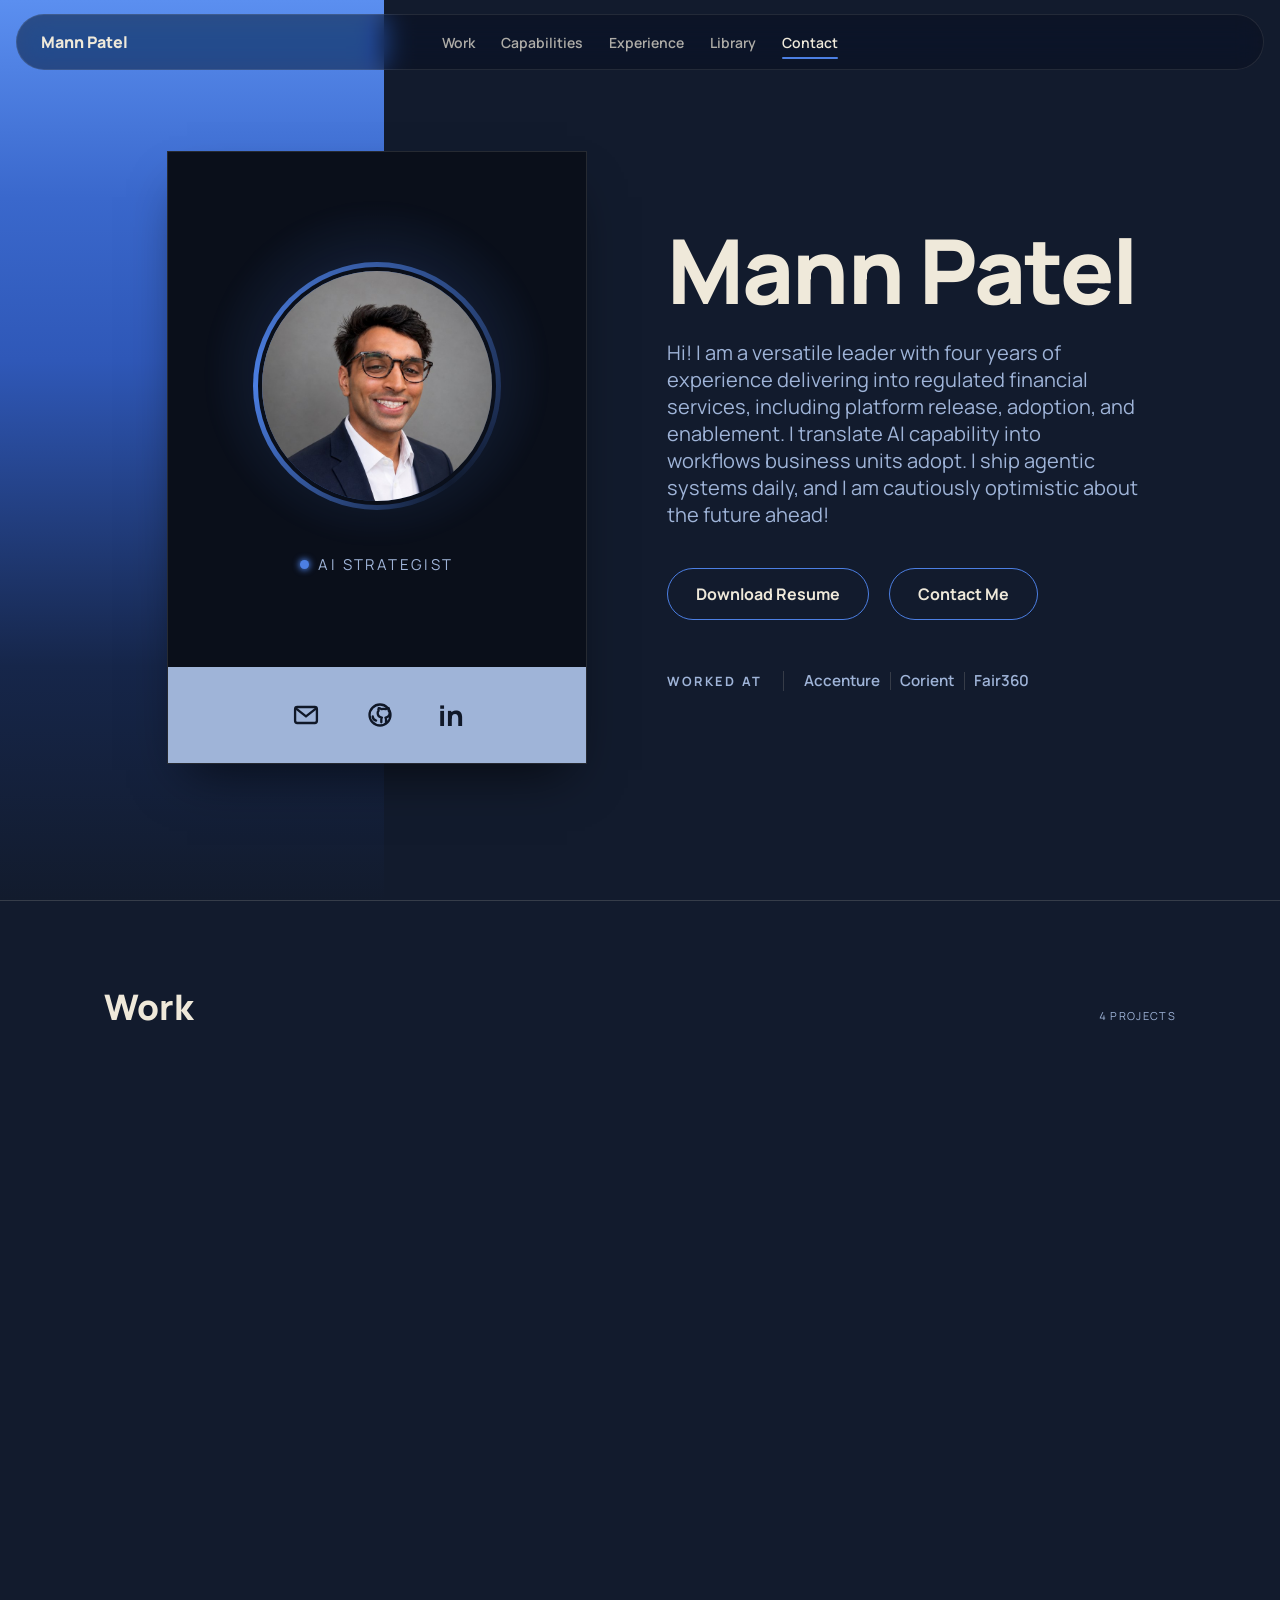
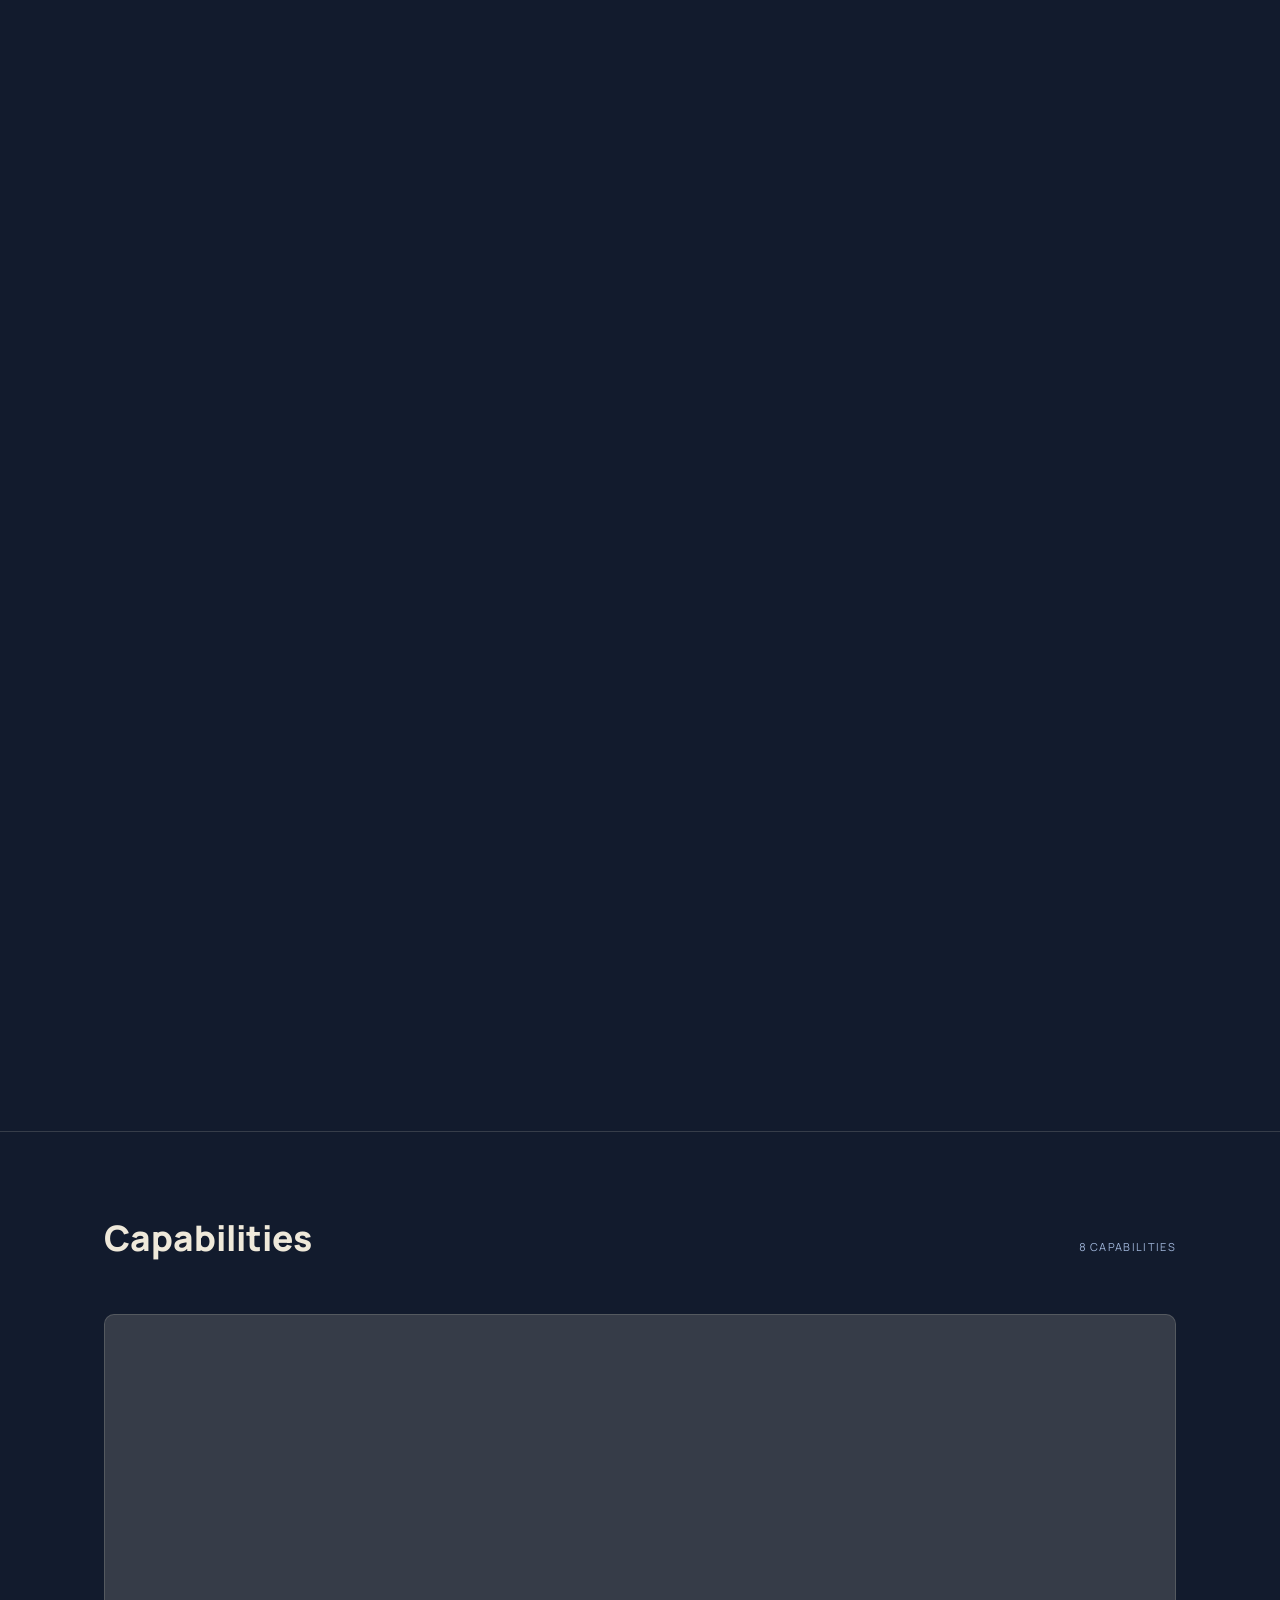
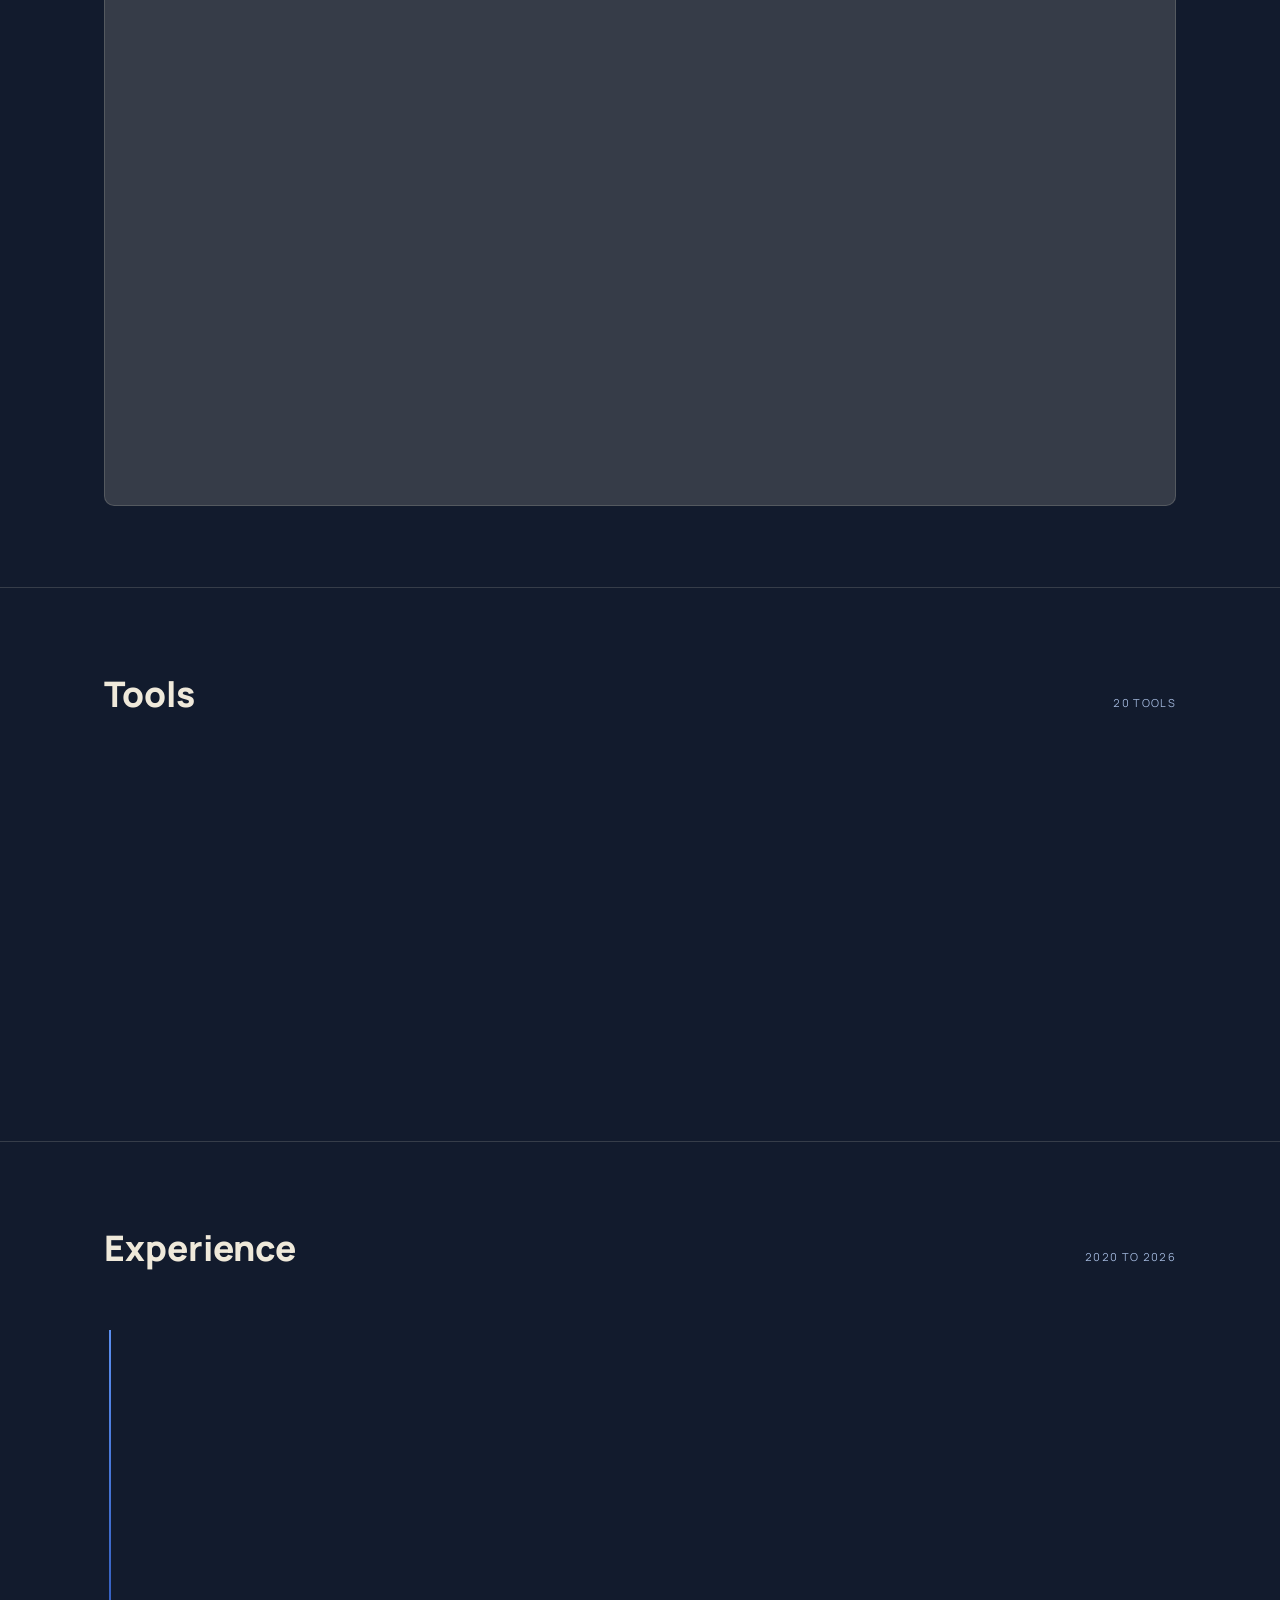
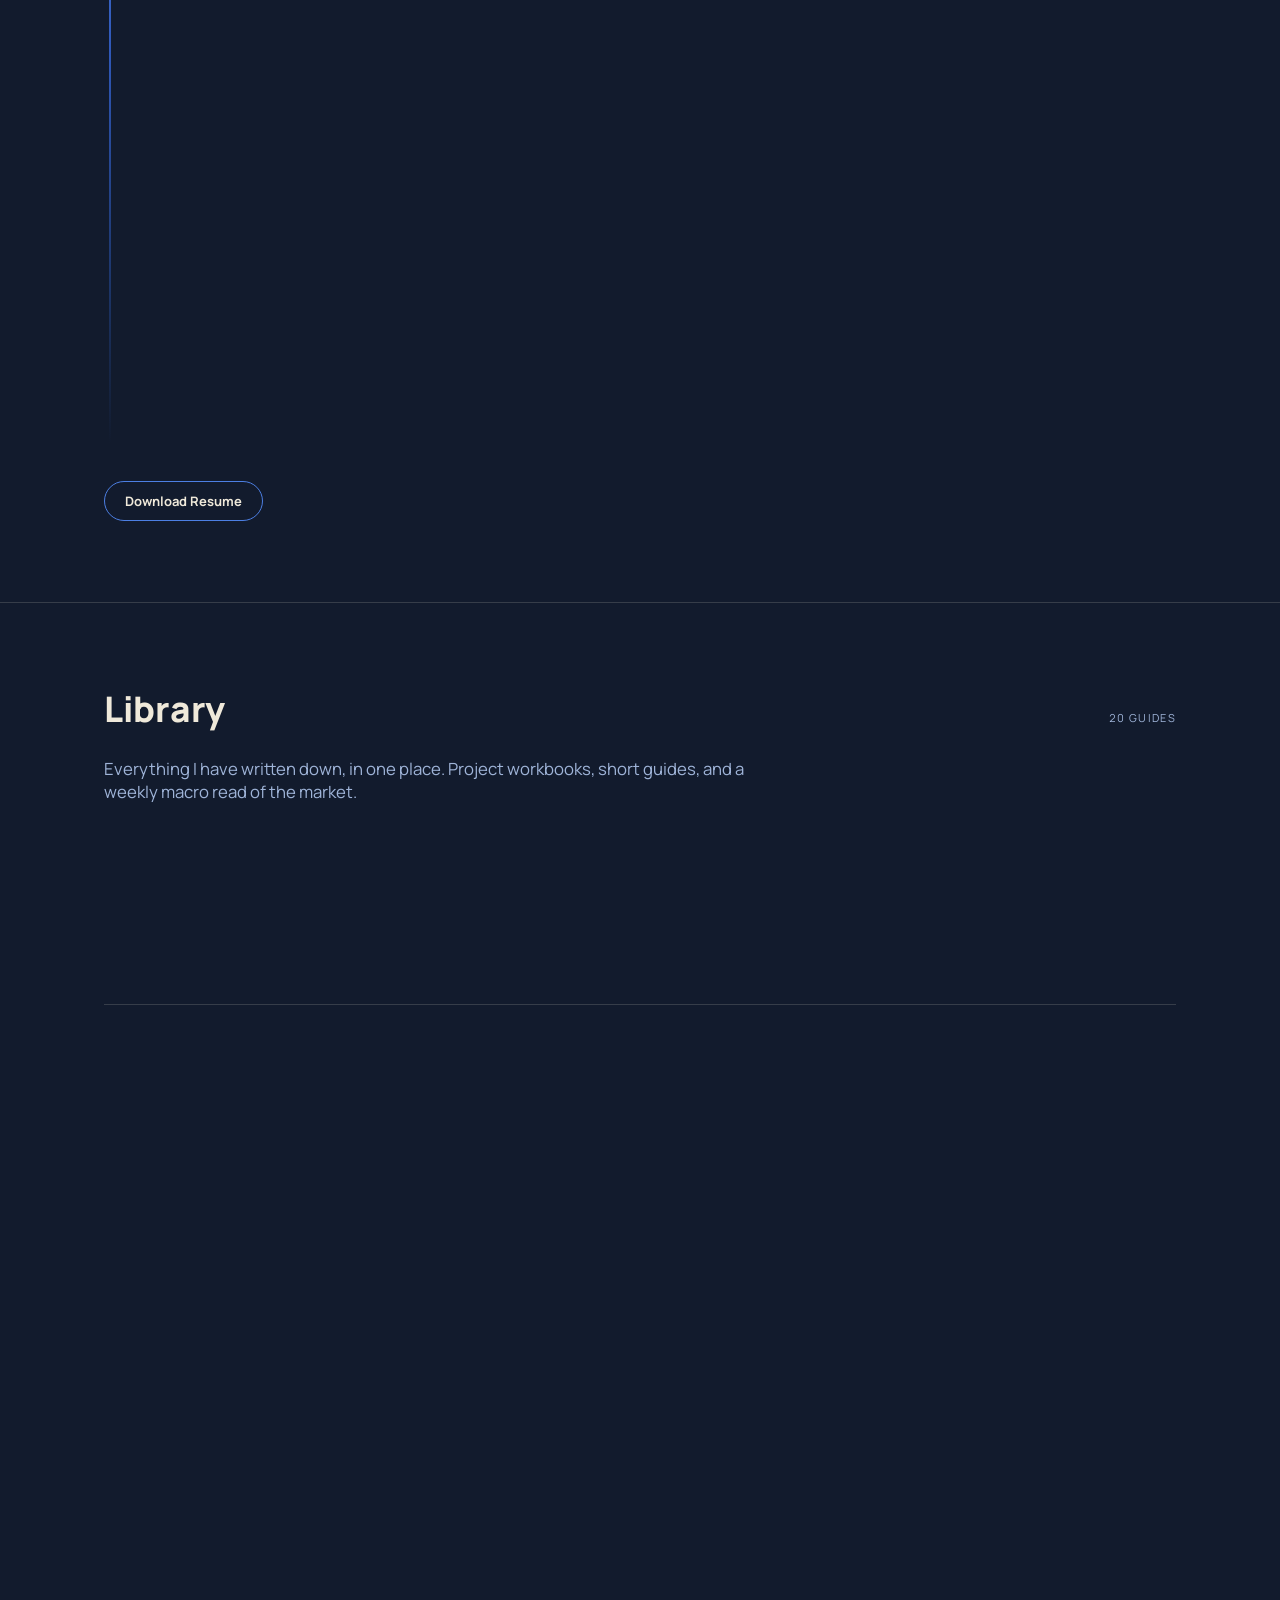
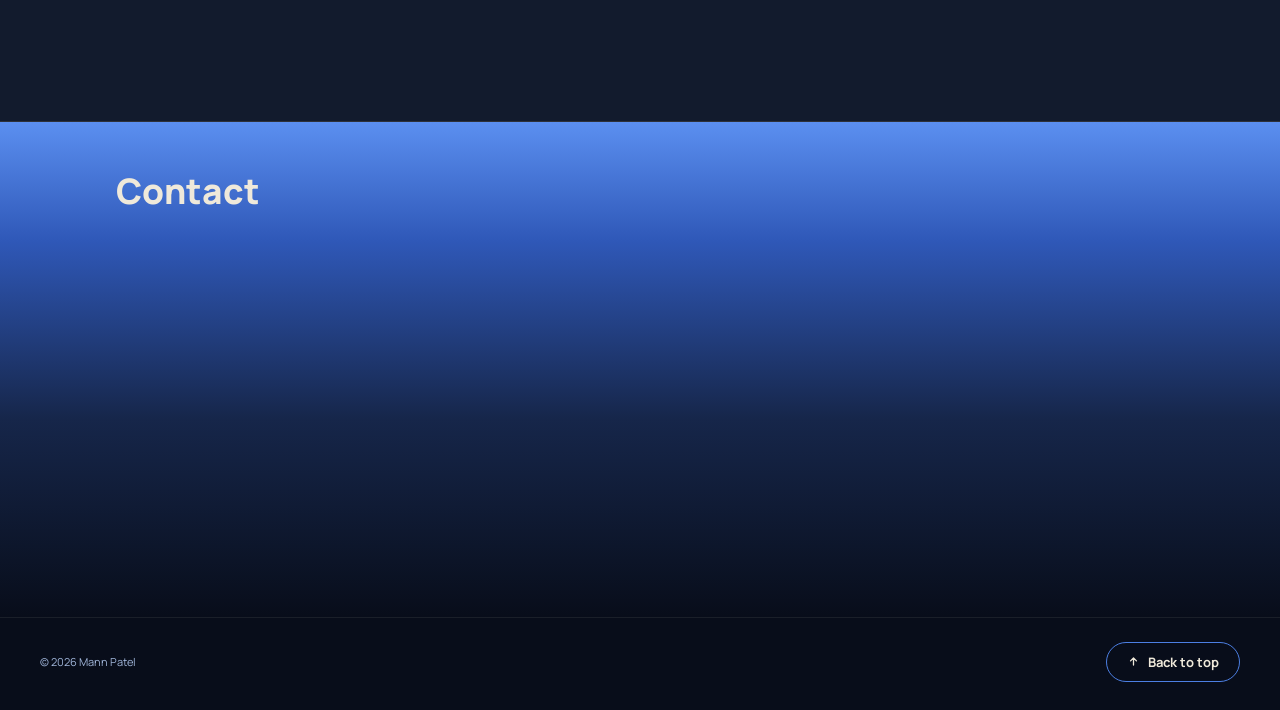
==== commit 971de270: "rodeo v6.2: Accenture Experience = the 6 bullets of the new base TNR resume, résumé rebuilt (workspa" ====
--- a/index.html
+++ b/index.html
@@ -167,7 +167,7 @@
     <link rel="icon" type="image/png" sizes="512x512" href="/icon-ring-512.png" />
     <link rel="apple-touch-icon" href="/icon-ring-180.png" />
     <title>Mann Patel</title>
-    <script type="module" crossorigin src="/assets/index-D3I9hDrA.js"></script>
+    <script type="module" crossorigin src="/assets/index-DFqPmVlA.js"></script>
     <link rel="stylesheet" crossorigin href="/assets/index-C_5R7pdp.css">
   </head>
   <body>
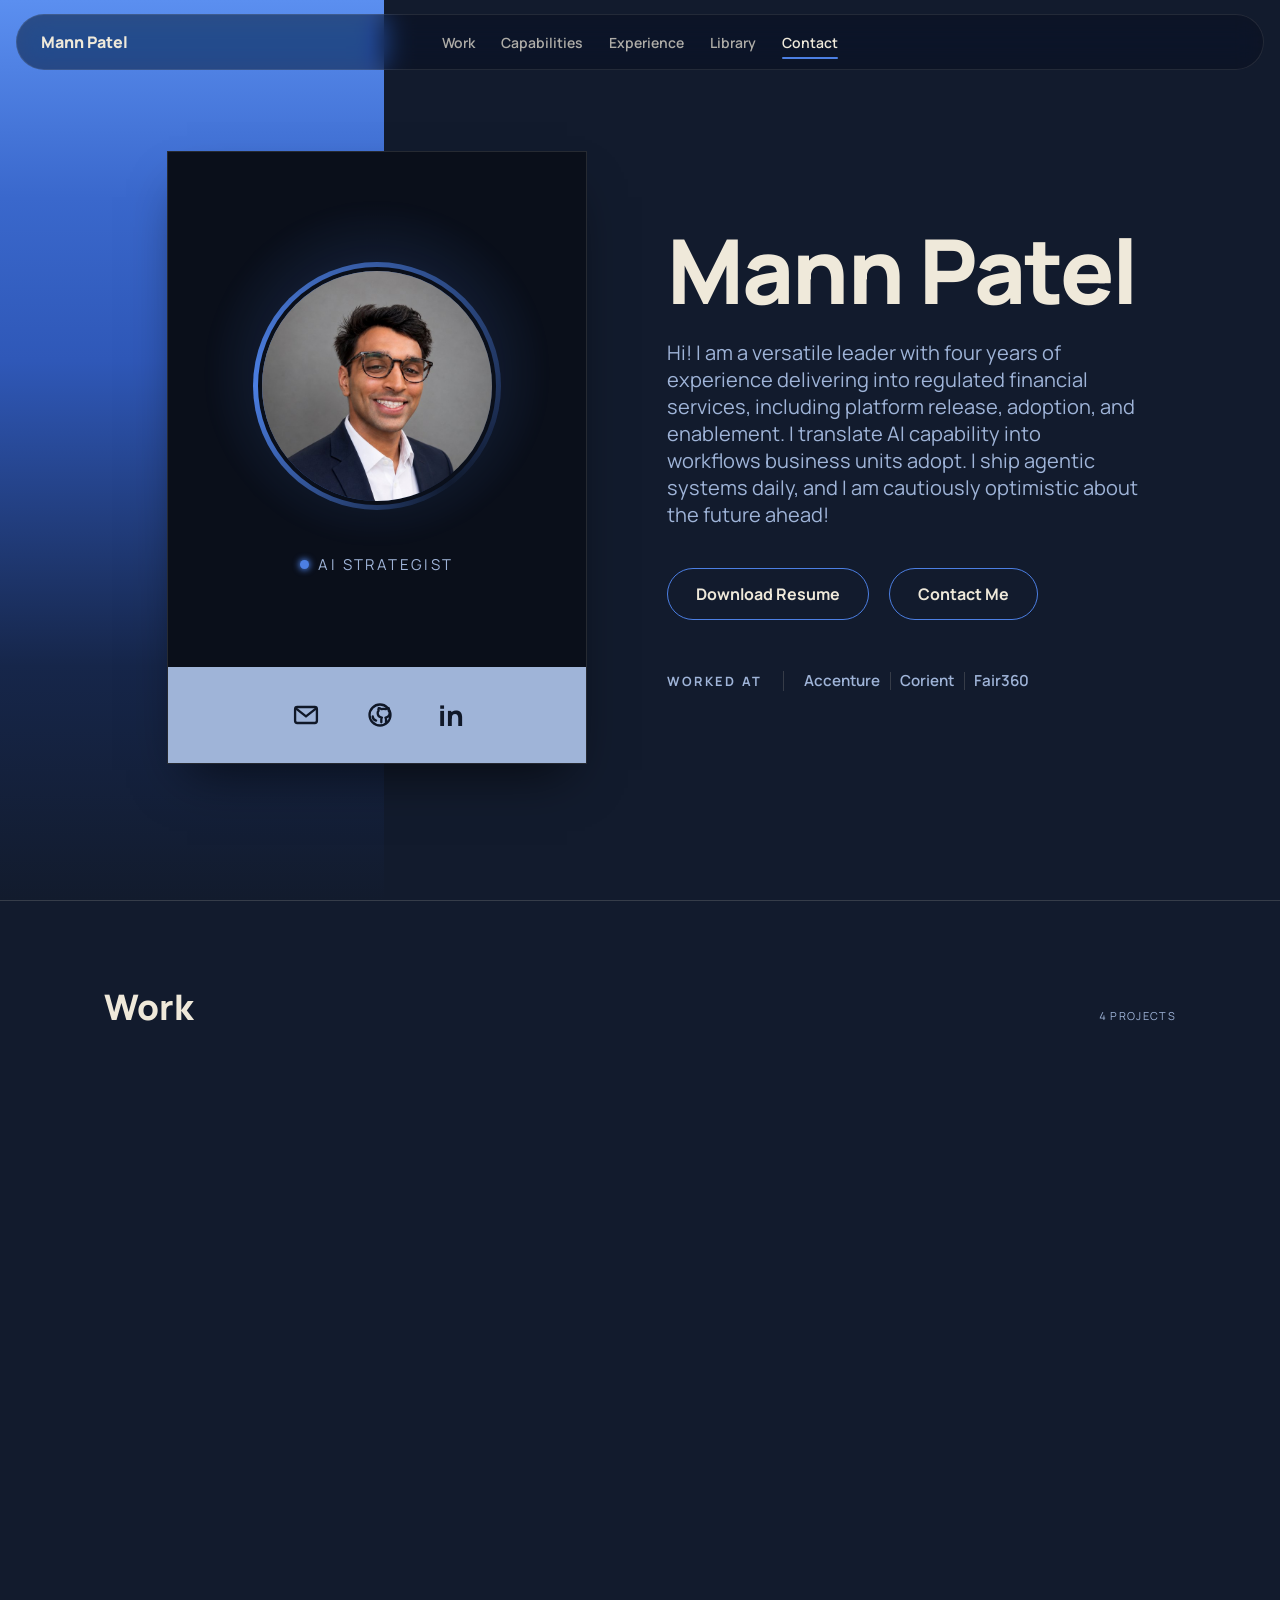
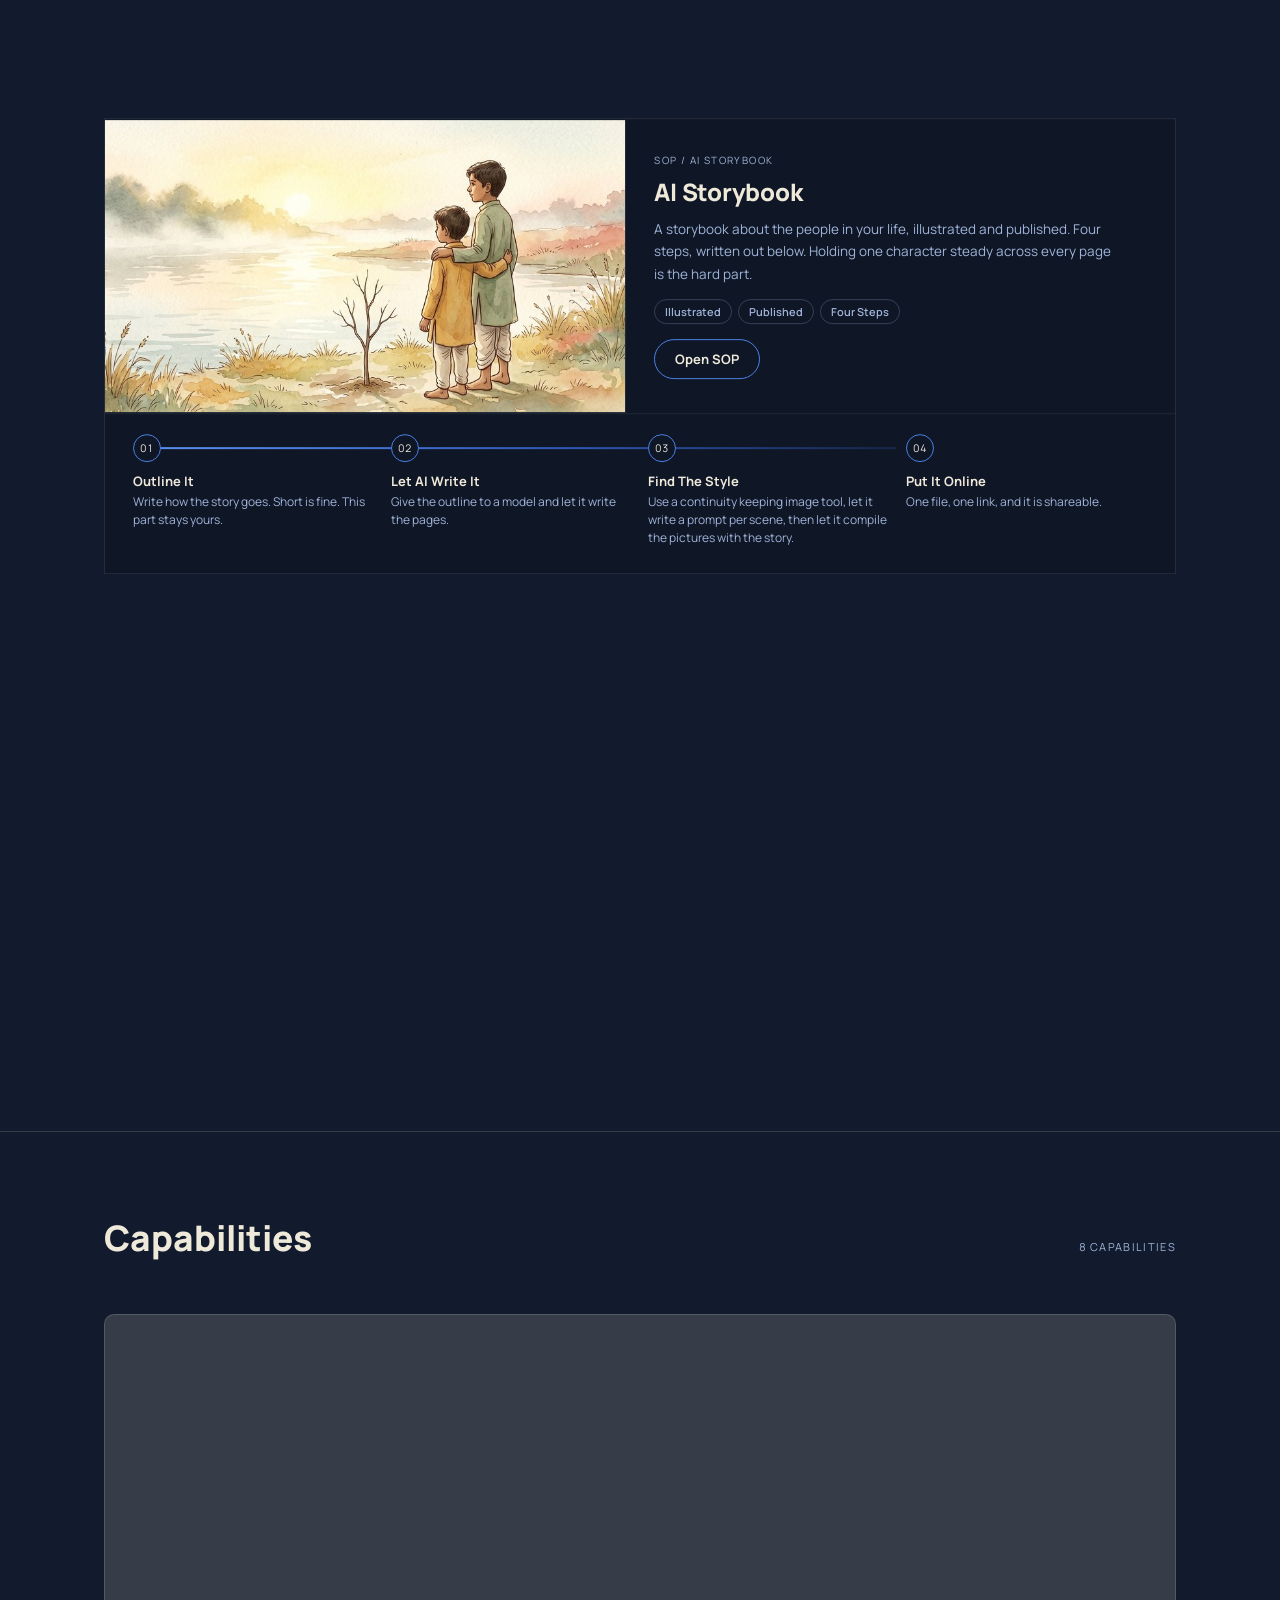
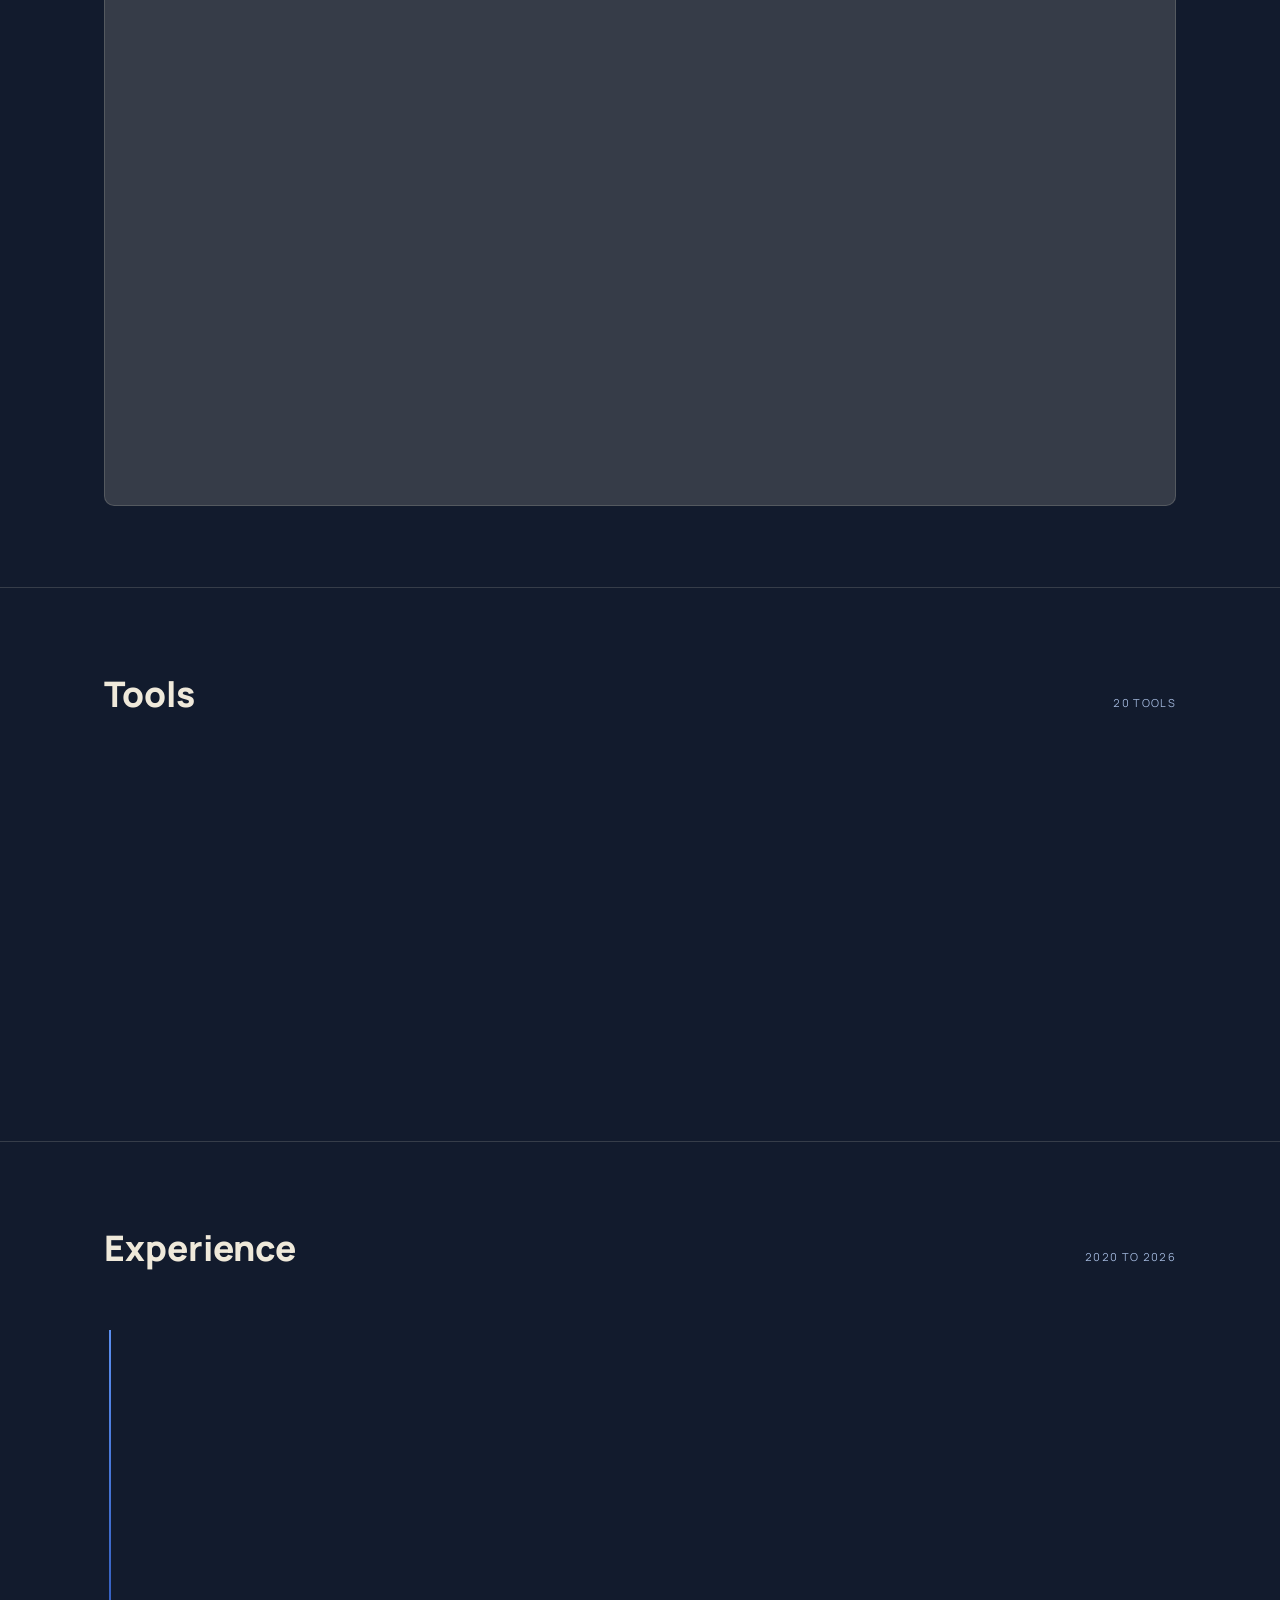
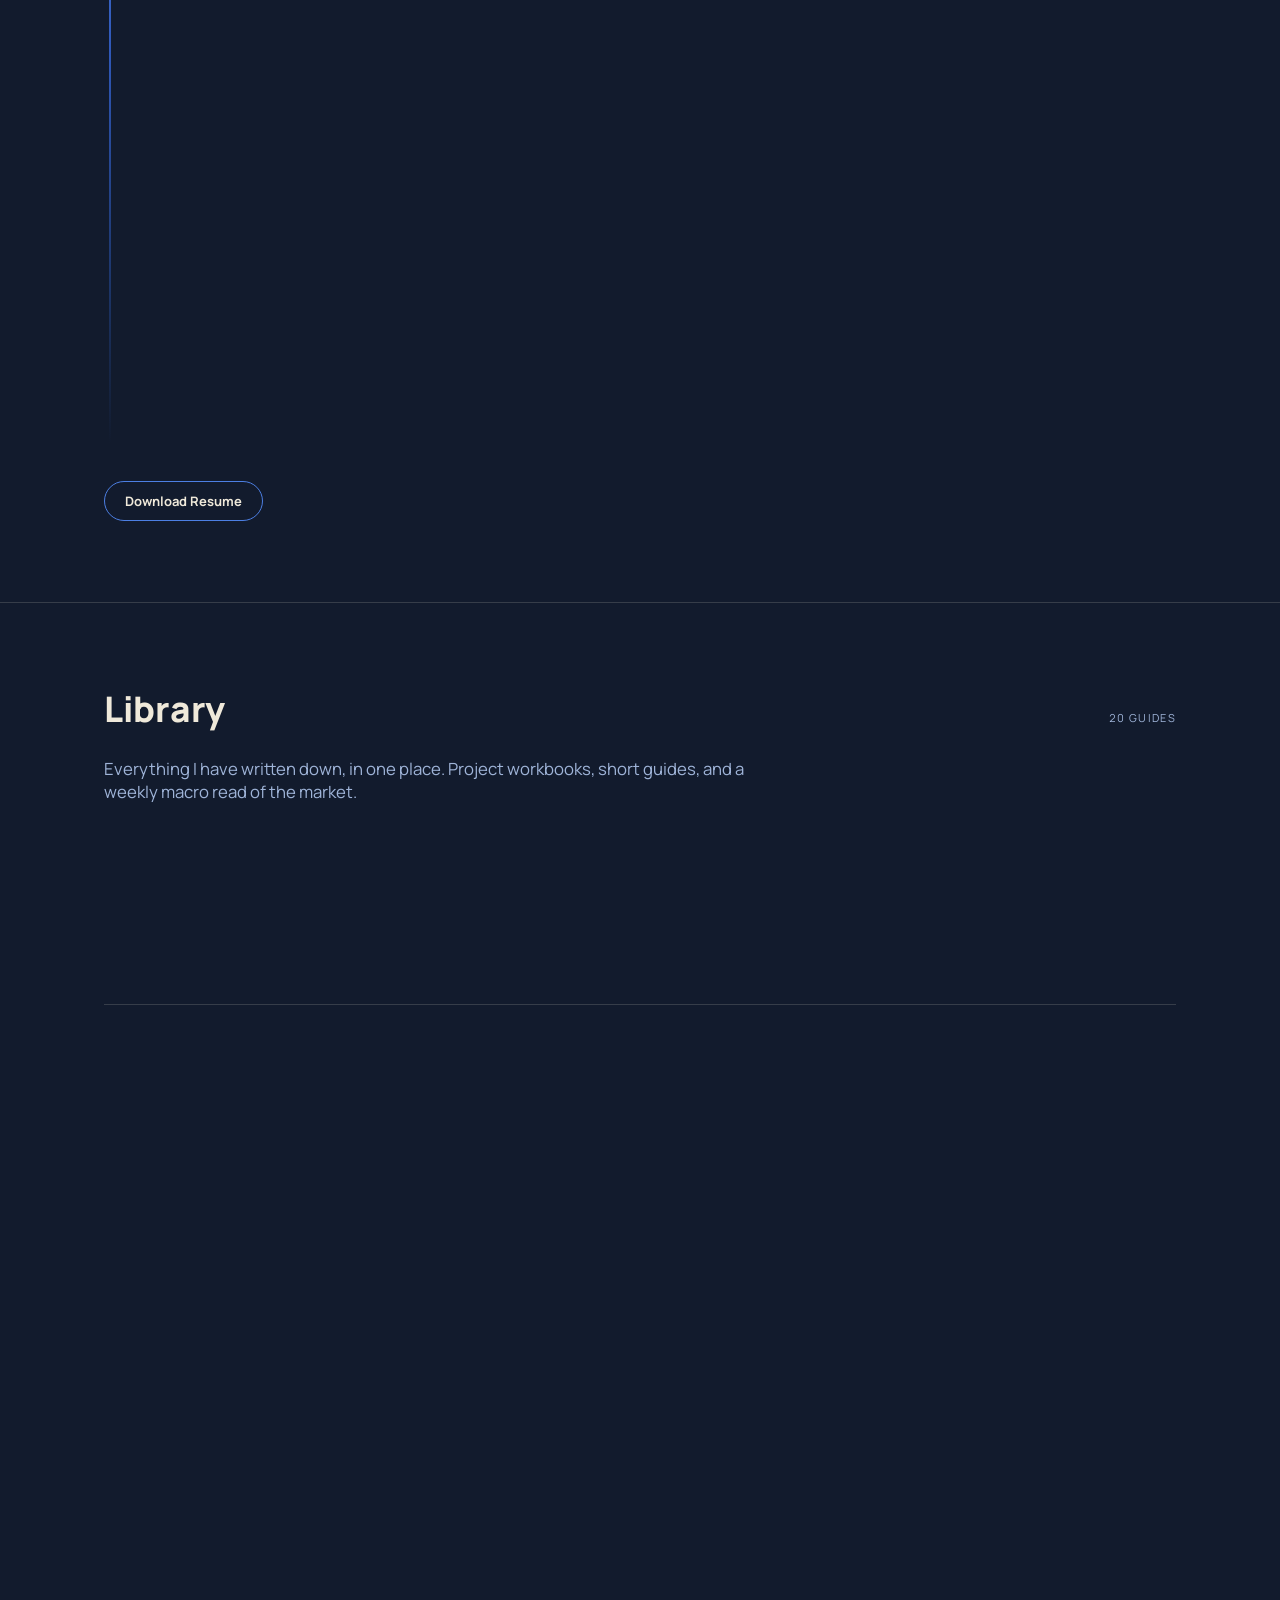
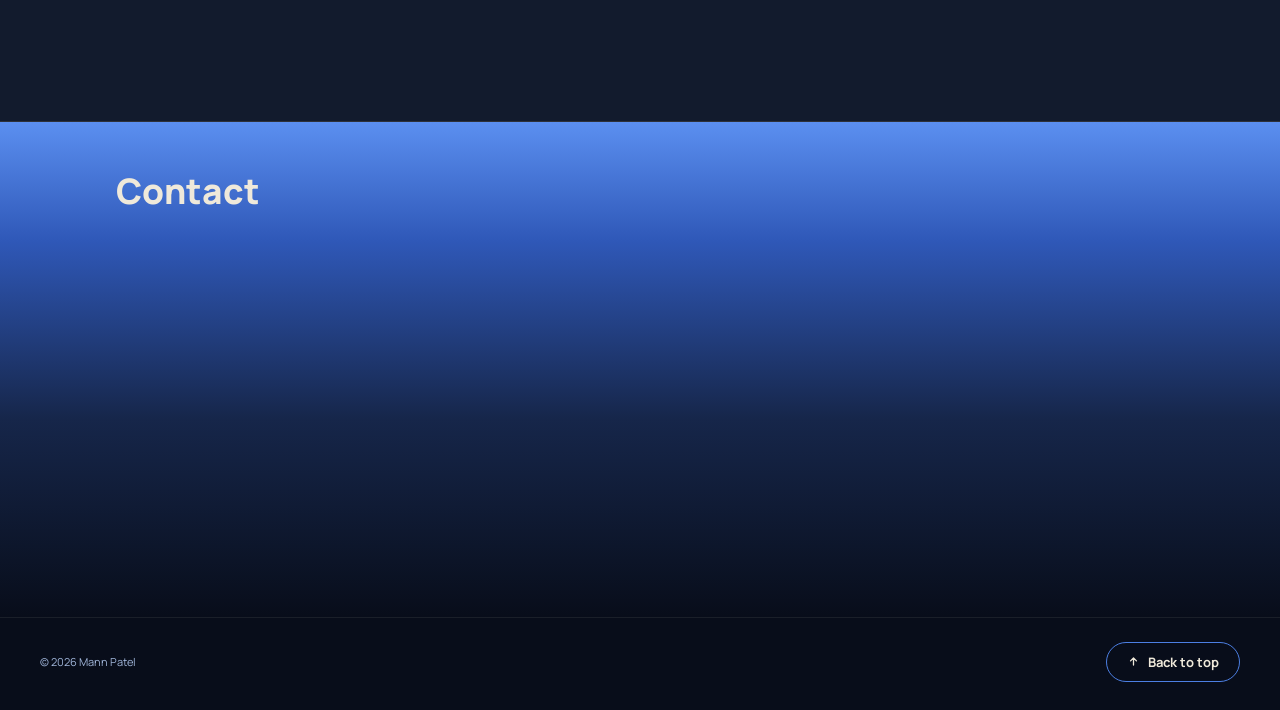
==== commit e8dce154: "rodeo v6.2: GTM update (his A+B) - 'GTM Sales Delivery:' label and 'Led cross-functional GTM proposa" ====
--- a/index.html
+++ b/index.html
@@ -167,7 +167,7 @@
     <link rel="icon" type="image/png" sizes="512x512" href="/icon-ring-512.png" />
     <link rel="apple-touch-icon" href="/icon-ring-180.png" />
     <title>Mann Patel</title>
-    <script type="module" crossorigin src="/assets/index-DFqPmVlA.js"></script>
+    <script type="module" crossorigin src="/assets/index-BMRJpmYq.js"></script>
     <link rel="stylesheet" crossorigin href="/assets/index-C_5R7pdp.css">
   </head>
   <body>
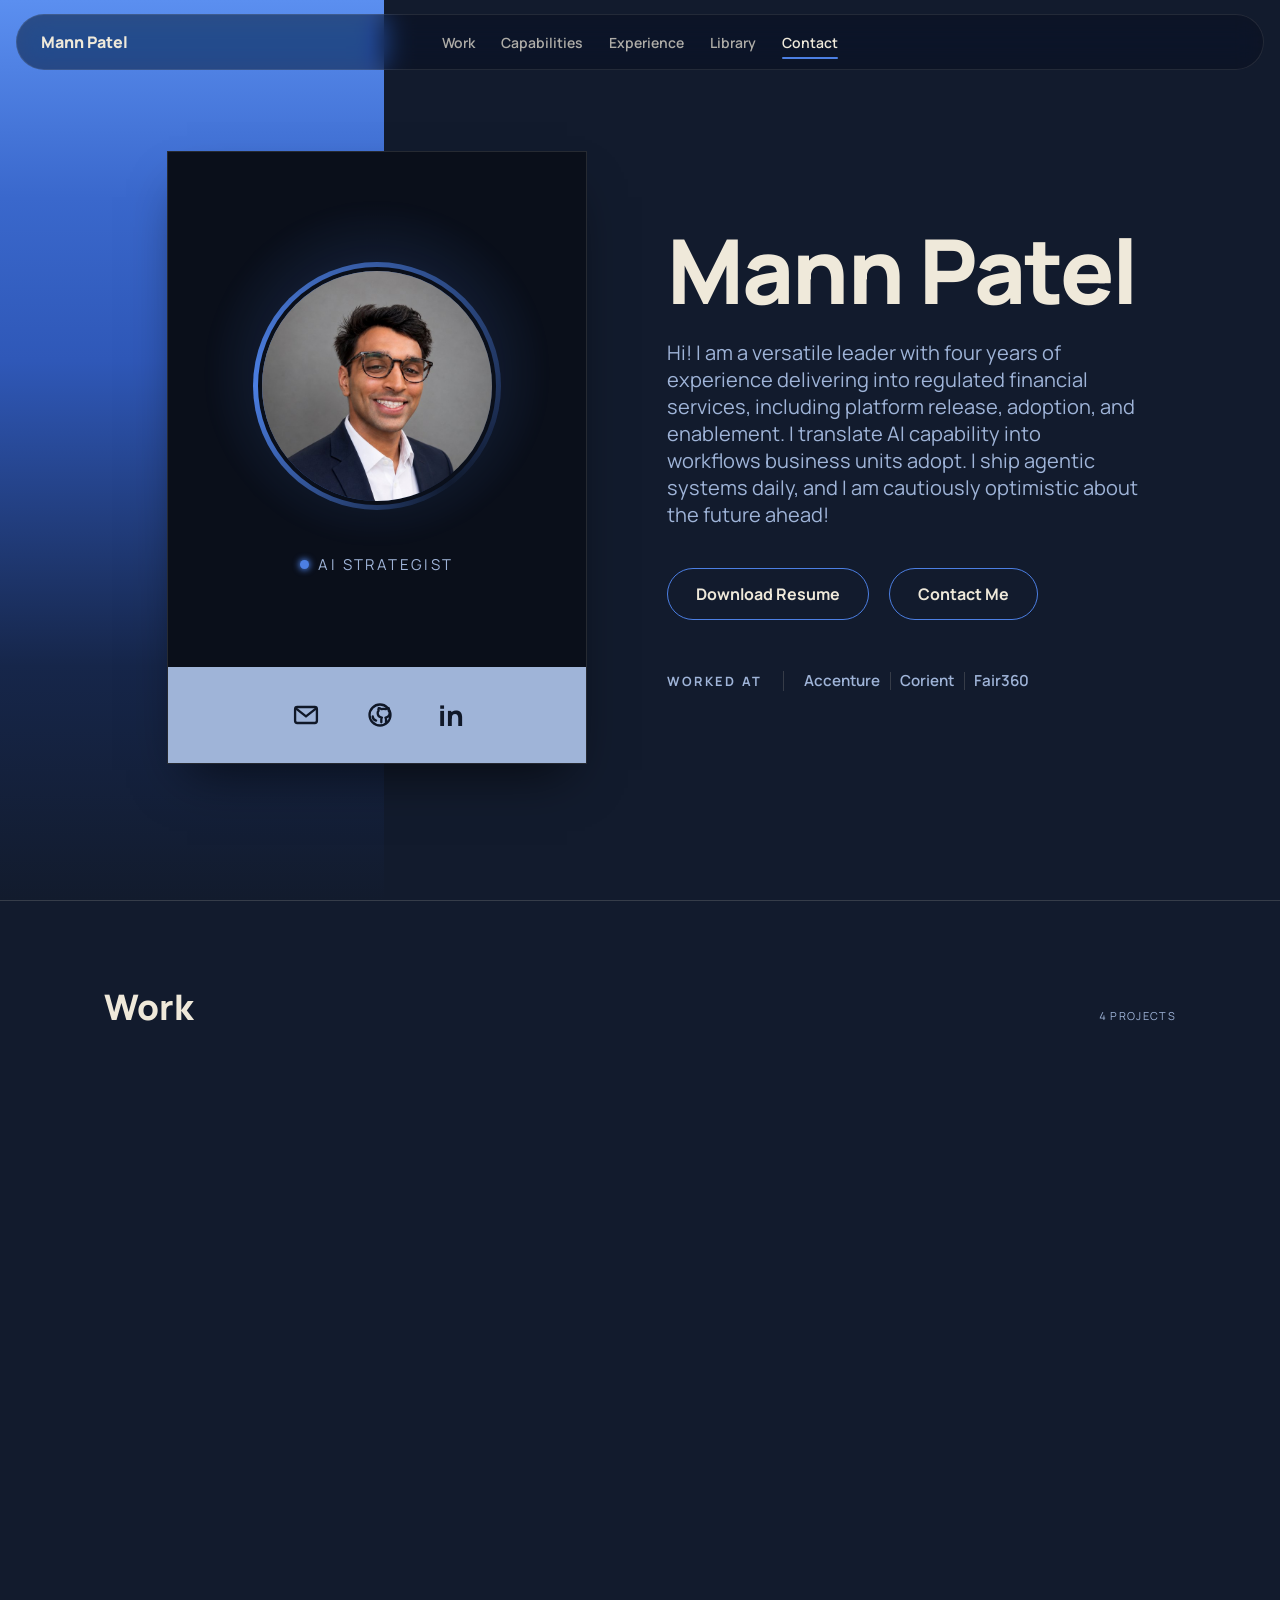
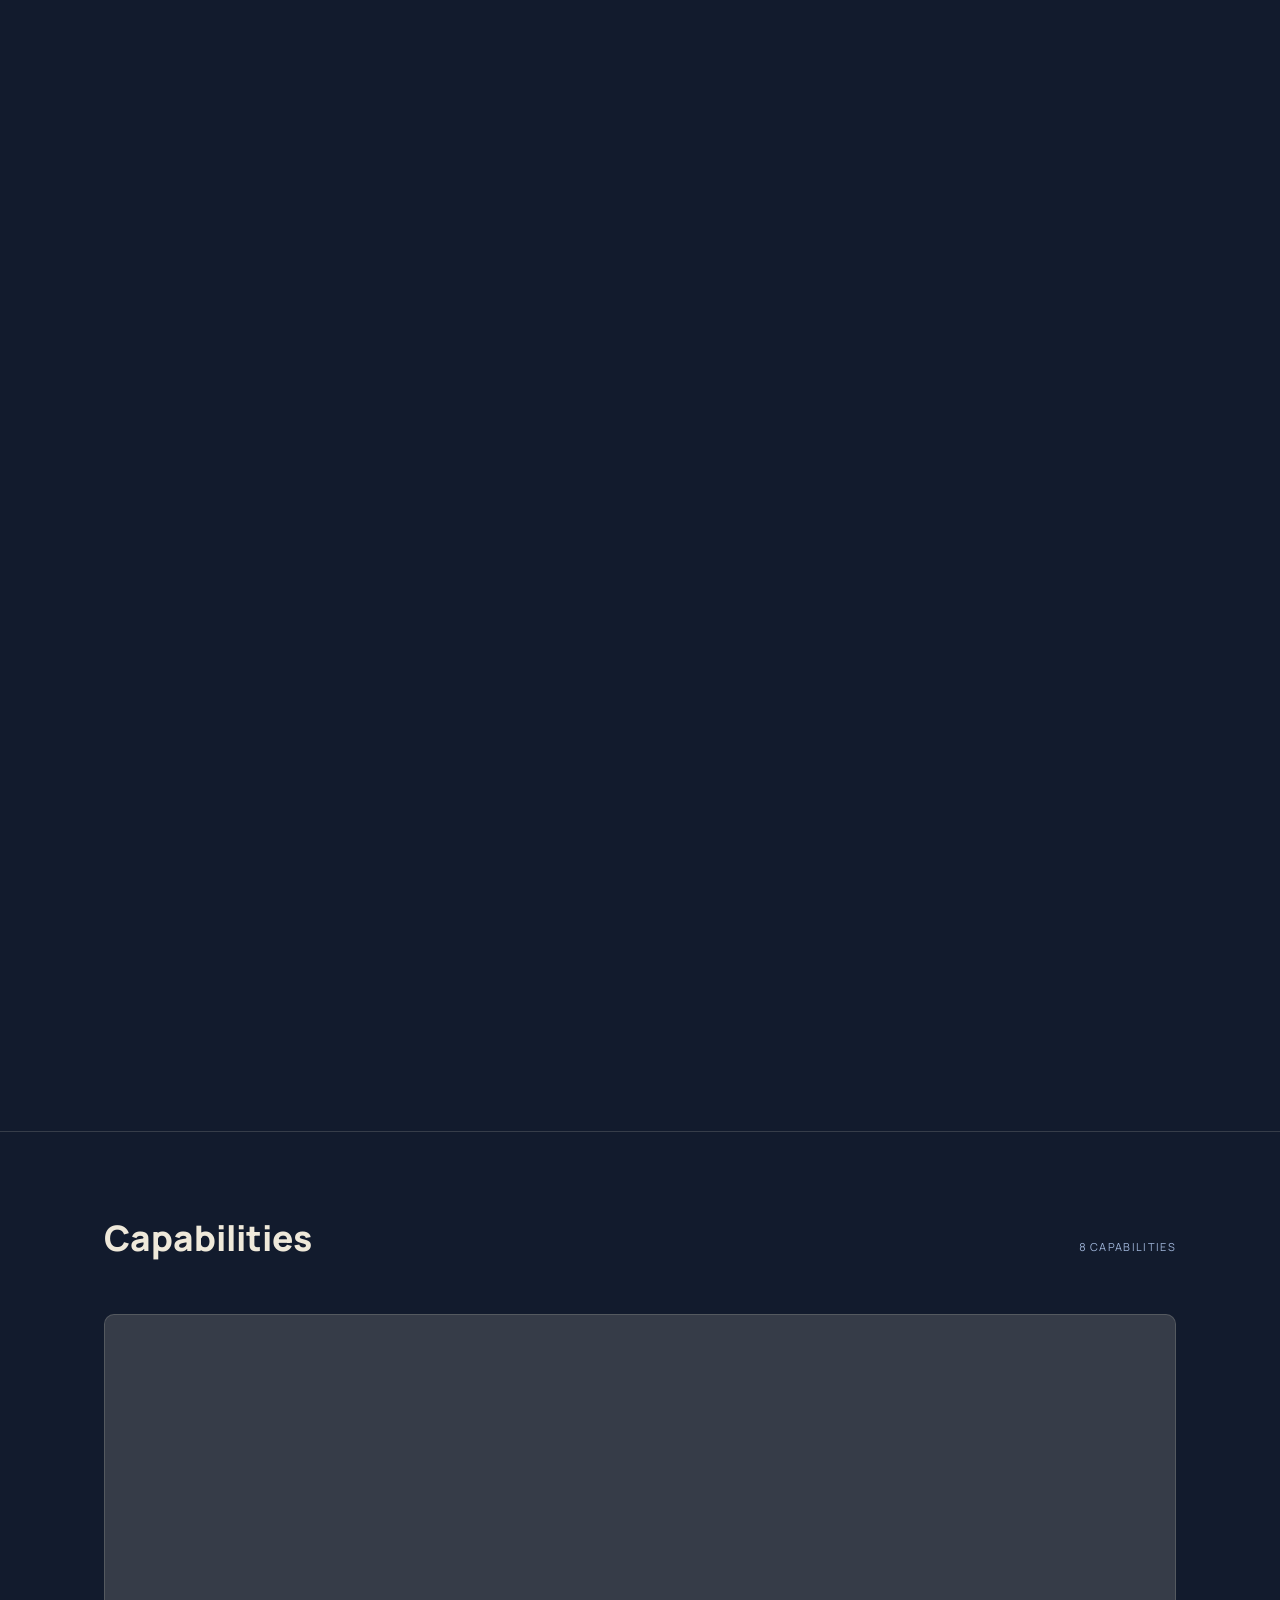
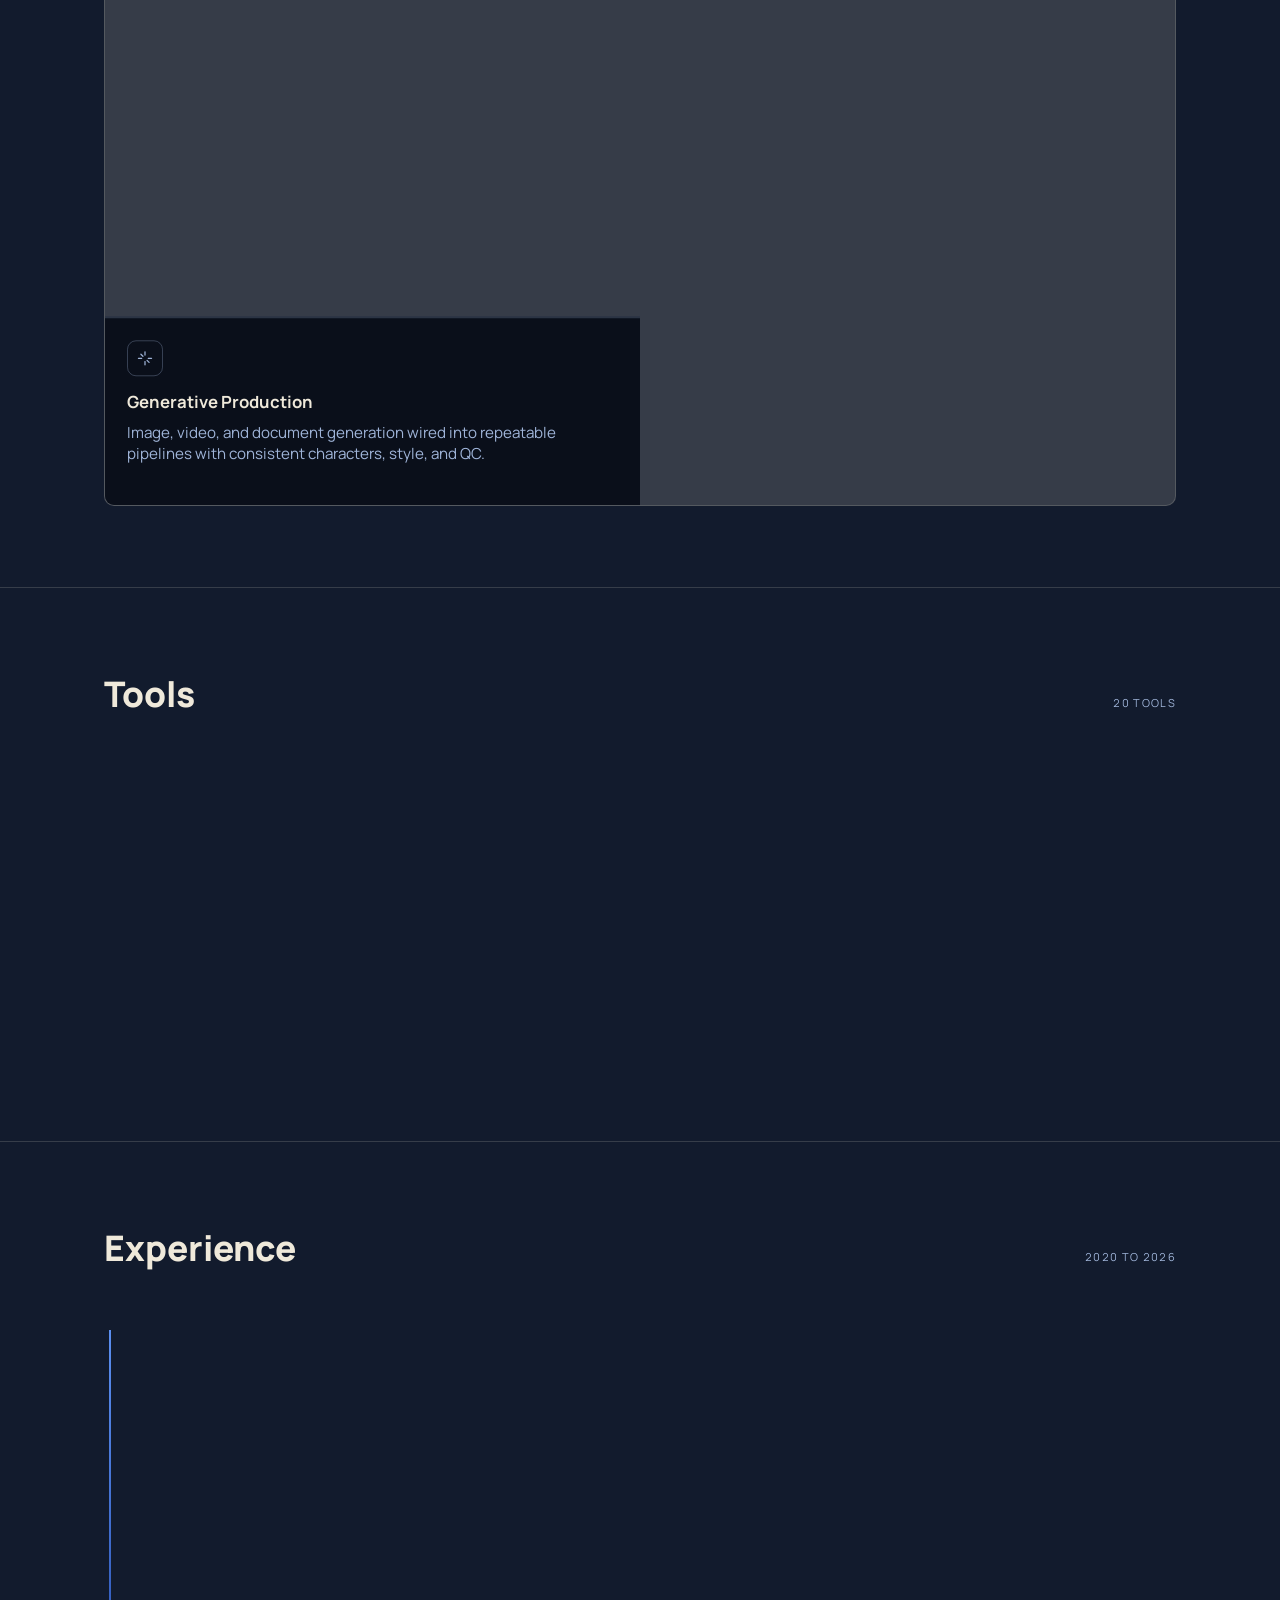
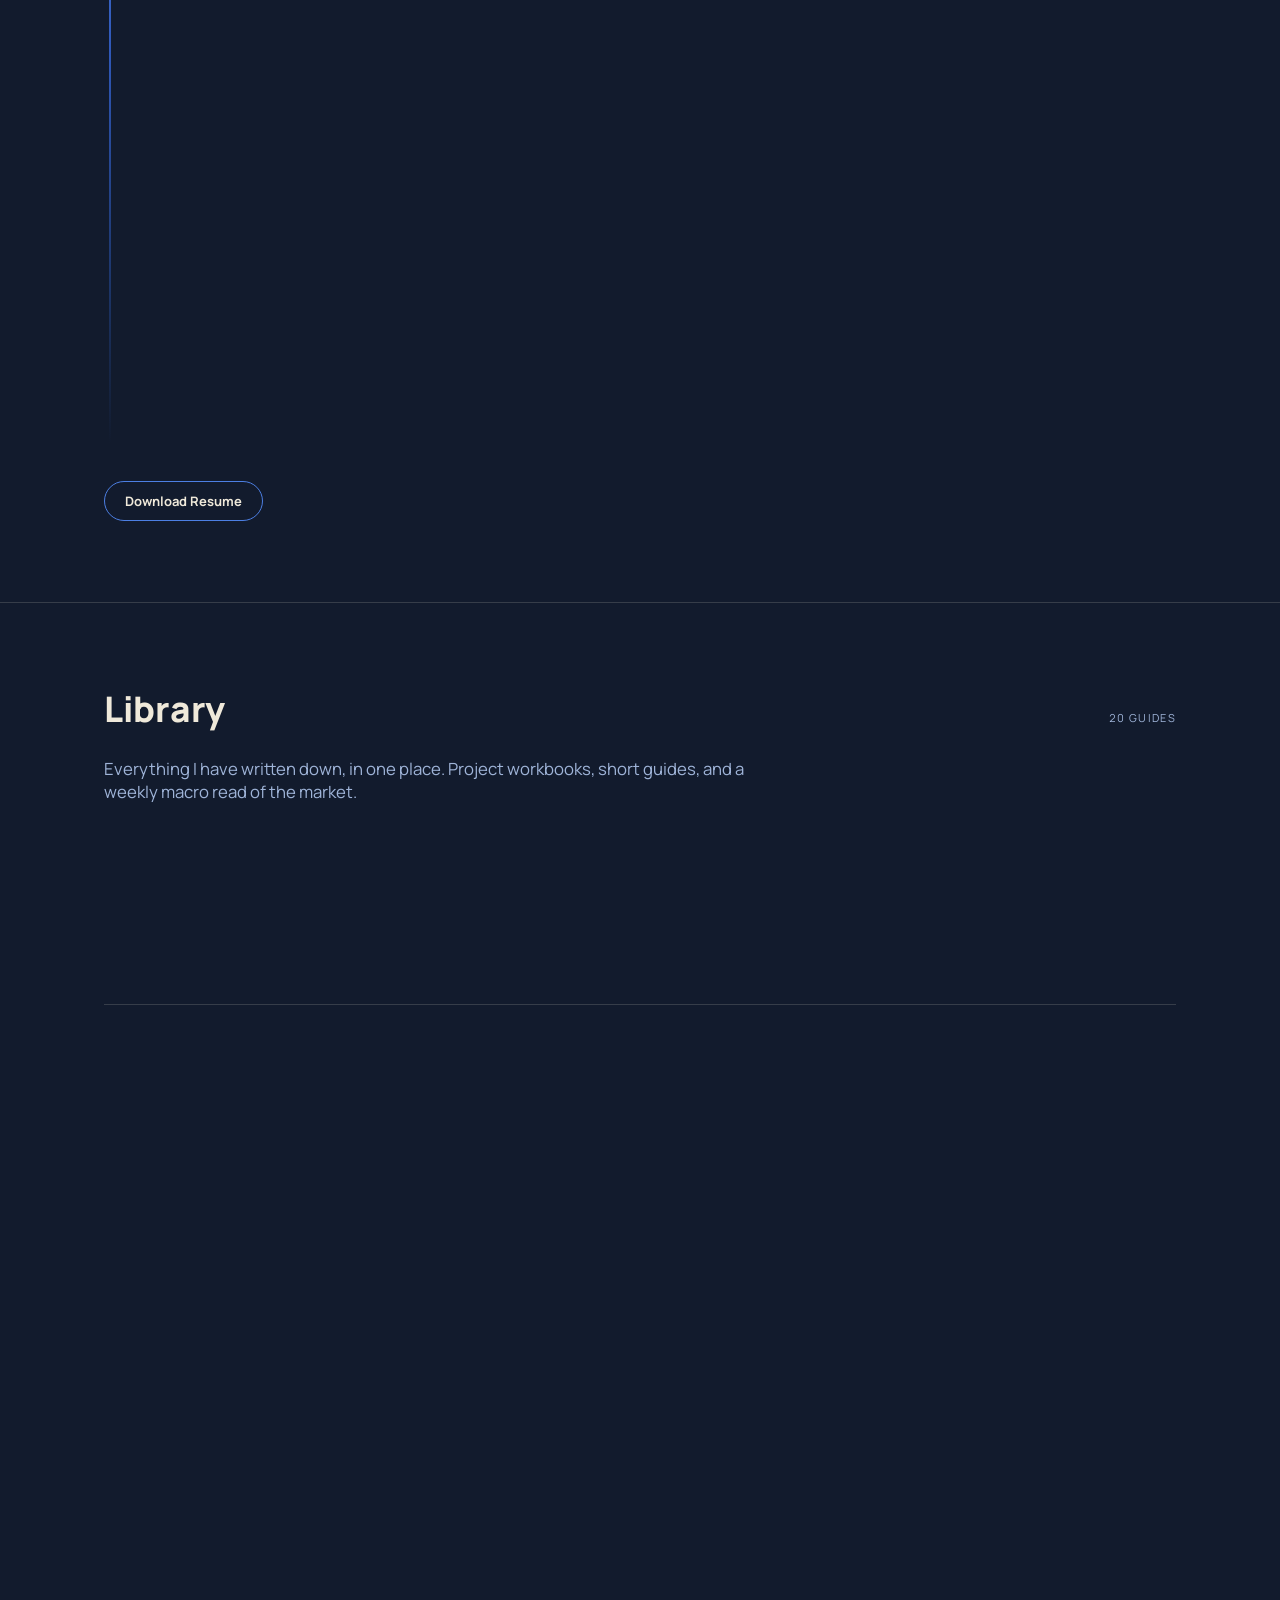
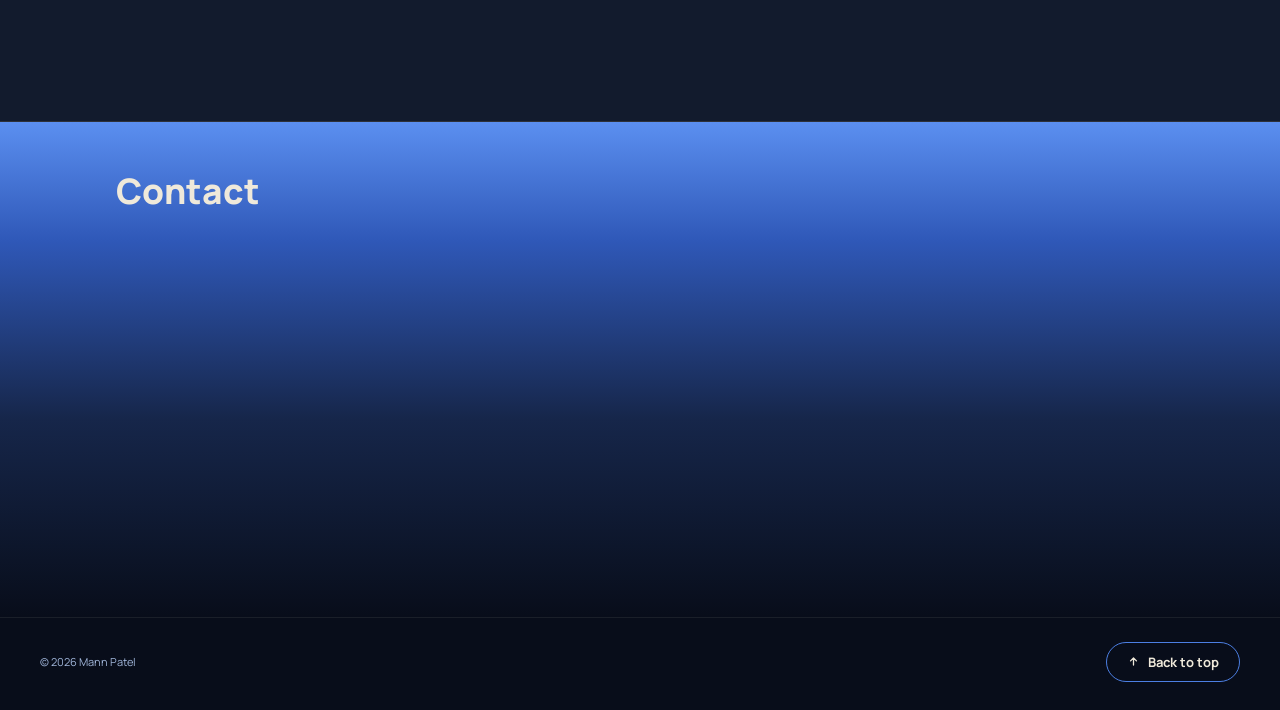
==== commit 26fc0aa1: "mannp.com 10/20: TNR resume (no phone) behind all three Download Resume buttons; Experience Accentur" ====
--- a/index.html
+++ b/index.html
@@ -1,177 +1,83 @@
-<!doctype html>
-<html lang="en">
-  <head>
-    <meta charset="UTF-8" />
-    <meta name="viewport" content="width=device-width, initial-scale=1.0, viewport-fit=cover" />
-    <meta name="theme-color" content="#16233C" />
-    <script>
-      // Sets html[data-theme] before first paint, so the page never
-      // flashes. A reload lands at the top (Mann, 2026-09-04: "I would
-      // imagine refresh would take us to the top"). The browser's own
-      // scroll restoration is switched off before the first paint; a URL
-      // with a hash still jumps to its anchor as usual.
-      (function () {
-        try {
-          if ('scrollRestoration' in history) history.scrollRestoration = 'manual';
-          if (!location.hash) window.scrollTo(0, 0);
-        } catch (e) {}
-      })();
-      // His ruling 2026-09-14: "remove light theme - lets focus on
-      // regular first." Always dark, a stored 'theme' value (from before
-      // this ruling, or written later by anything that still calls
-      // ThemeContext's setter) is never read here. The toggle is off the
-      // header; light's CSS and ThemeContext/ThemeToggle stay in the
-      // tree, unused, so light can come back later.
-      document.documentElement.setAttribute('data-theme', 'dark');
-      // Language default, before first paint - mirrors the theme script
-      // above so a visitor in India never sees English for a frame (the
-      // plan's gap-fix table). Order: a stored choice always wins; else
-      // the browser's own signals (timezone Asia/Kolkata or Asia/Calcutta,
-      // or a navigator.languages tag starting gu/hi/en-IN) pick gu; else
-      // en. The IP lookup below can only ADD gu at runtime, never remove
-      // it and never override a stored choice - LanguageContext mirrors
-      // this attribute once React mounts, the same way ThemeContext does.
-      (function () {
-        try {
-          var stored = localStorage.getItem('rodeo.lang');
-          var lang = stored === 'en' || stored === 'gu' ? stored : null;
-          if (!lang) {
-            var tz = '';
-            try {
-              tz = Intl.DateTimeFormat().resolvedOptions().timeZone || '';
-            } catch (e2) {}
-            var langs = navigator.languages || [navigator.language || ''];
-            var indiaSignal =
-              tz === 'Asia/Kolkata' ||
-              tz === 'Asia/Calcutta' ||
-              langs.some(function (l) {
-                return /^(gu|hi|en-IN)/i.test(l);
-              });
-            lang = indiaSignal ? 'gu' : 'en';
-          }
-          document.documentElement.setAttribute('lang', lang);
-          // The actual preload <link> is injected by
-          // src/i18n/preloadGujaratiFont.ts instead of here: this raw
-          // script runs before Vite's asset pipeline exists, so a literal
-          // path string here (/src/assets/fonts/...) would 404 once the
-          // build hashes and moves that file - the module import Vite
-          // resolves at build time is the only way to get the real URL
-          // in both dev and prod. That module still runs before React's
-          // first render, so the font request starts at the same point
-          // in the load a static preload would have.
-        } catch (e) {
-          document.documentElement.setAttribute('lang', 'en');
-        }
-      })();
-      // One IP lookup at runtime, after paint - PRICE gate (T0), said out
-      // loud per the plan: ipapi.co free tier is 1,000 lookups/day, no
-      // key, HTTPS, CORS; each visitor costs one lookup a day (cached 24h
-      // in localStorage rodeo.geo). Above the daily cap it 429s and the
-      // browser signal above simply stands - cheaper path (zero calls,
-      // browser signal only) misses a US-configured phone roaming in
-      // India, which is why this call exists. It can only ADD gu - a
-      // visitor who tapped the chip (rodeo.lang.chosen) is never
-      // overridden, and a non-IN result never removes a gu the browser
-      // signal already picked.
-      (function () {
-        try {
-          if (localStorage.getItem('rodeo.lang.chosen') === '1') return;
-          var cached = null;
-          try {
-            cached = JSON.parse(localStorage.getItem('rodeo.geo') || 'null');
-          } catch (e3) {}
-          var fresh = cached && Date.now() - cached.at < 24 * 60 * 60 * 1000;
-          var apply = function (countryCode) {
-            if (localStorage.getItem('rodeo.lang.chosen') === '1') return;
-            if (localStorage.getItem('rodeo.lang')) return; // stored choice from a prior visit wins
-            if (countryCode === 'IN') {
-              document.documentElement.setAttribute('lang', 'gu');
-              window.dispatchEvent(new CustomEvent('rodeo:geo-lang', { detail: 'gu' }));
-            }
-            // any other country: leave whatever the browser-signal script above picked
-          };
-          if (fresh) {
-            apply(cached.country_code);
-            return;
-          }
-          var ctrl = new AbortController();
-          var timer = setTimeout(function () {
-            ctrl.abort();
-          }, 1500);
-          fetch('https://ipapi.co/json/', { signal: ctrl.signal })
-            .then(function (r) {
-              return r.json();
-            })
-            .then(function (data) {
-              clearTimeout(timer);
-              try {
-                localStorage.setItem(
-                  'rodeo.geo',
-                  JSON.stringify({ country_code: data.country_code, at: Date.now() })
-                );
-              } catch (e4) {}
-              apply(data.country_code);
-            })
-            .catch(function () {
-              clearTimeout(timer);
-              // timeout or network failure - fails quietly, browser signal stands
-            });
-        } catch (e) {
-          // fails quietly, browser signal stands
-        }
-      })();
-      // Phase 4 (design handoff sec 04, opening-animation.html B2):
-      // once-per-visit intro entrance. Runs before first paint, like the
-      // theme/lang scripts above, so html.intro-play is already present
-      // when Hero mounts - the class landing after mount would flash the
-      // page from its resting (visible) state into the animation's hidden
-      // "from" state. sessionStorage (not localStorage) is the per-visit
-      // scope her spec asks for: a fresh tab/context always replays, a
-      // reload within the same tab does not. Two conditions from her
-      // spec: never on a hash landing (the visitor arrived partway down
-      // the page, not at the top), and never a second time in the same
-      // session (covers clicking back-to-top too, since that is a scroll,
-      // not a reload - this class is only ever set once per session
-      // regardless).
-      (function () {
-        try {
-          if (!location.hash && !sessionStorage.getItem('rodeo.introPlayed')) {
-            document.documentElement.classList.add('intro-play');
-            sessionStorage.setItem('rodeo.introPlayed', '1');
-          }
-        } catch (e) {
-          // fails quietly - hero just renders in its resting state
-        }
-      })();
-    </script>
-    <meta name="description" content="AI strategy for regulated financial services. Platform rollout at Morgan Stanley, and agentic systems shipped daily." />
-    <meta property="og:type" content="website" />
-    <meta property="og:title" content="Mann Patel, AI Strategist" />
-    <meta property="og:description" content="AI strategy for regulated financial services. Platform rollout at Morgan Stanley, and agentic systems shipped daily." />
-    <meta property="og:image" content="https://mannp.com/og/mannp-com-preview-2026.png" />
-    <meta property="og:image:width" content="1200" />
-    <meta property="og:image:height" content="630" />
-    <meta property="og:image:alt" content="Mann Patel, AI Strategist" />
-    <meta property="og:url" content="https://mannp.com/" />
-    <meta name="twitter:card" content="summary_large_image" />
-    <meta name="twitter:title" content="Mann Patel, AI Strategist" />
-    <meta name="twitter:description" content="AI strategy for regulated financial services. Platform rollout at Morgan Stanley, and agentic systems shipped daily." />
-    <meta name="twitter:image" content="https://mannp.com/og/mannp-com-preview-2026.png" />
-    <link rel="canonical" href="https://mannp.com/" />
-    <!-- Site icon is the pixel art headshot (Mann, 2026-09-03), replacing the sun.
-         Ring cleanup 2026-09-13 (Phase 15): new files, --ring conic gradient
-         added around the circle; old favicon-32/mann-192/mann-512/mann-apple-touch
-         left in place, unreferenced. -->
-    <link rel="icon" type="image/png" sizes="32x32" href="/icon-ring-32.png" />
-    <link rel="icon" type="image/png" sizes="192x192" href="/icon-ring-192.png" />
-    <link rel="icon" type="image/png" sizes="512x512" href="/icon-ring-512.png" />
-    <link rel="apple-touch-icon" href="/icon-ring-180.png" />
-    <title>Mann Patel</title>
-    <script type="module" crossorigin src="/assets/index-BMRJpmYq.js"></script>
+<!doctype html>
+<html lang="en">
+  <head>
+    <meta charset="UTF-8" />
+    <meta name="viewport" content="width=device-width, initial-scale=1.0, viewport-fit=cover" />
+    <meta name="theme-color" content="#16233C" />
+    <script>
+      // Sets html[data-theme] before first paint, so the page never
+      // flashes. A reload lands at the top (Mann, 2026-09-04: "I would
+      // imagine refresh would take us to the top"). The browser's own
+      // scroll restoration is switched off before the first paint; a URL
+      // with a hash still jumps to its anchor as usual.
+      (function () {
+        try {
+          if ('scrollRestoration' in history) history.scrollRestoration = 'manual';
+          if (!location.hash) window.scrollTo(0, 0);
+        } catch (e) {}
+      })();
+      // His ruling 2026-09-14: "remove light theme - lets focus on
+      // regular first." Always dark, a stored 'theme' value (from before
+      // this ruling, or written later by anything that still calls
+      // ThemeContext's setter) is never read here. The toggle is off the
+      // header; light's CSS and ThemeContext/ThemeToggle stay in the
+      // tree, unused, so light can come back later.
+      document.documentElement.setAttribute('data-theme', 'dark');
+      // English only (his word, 2026-10-20: "why is there a gujarati - drop
+      // that - only english version of website"). html[lang] stays "en" as
+      // written above; the browser-signal default and the ipapi.co lookup
+      // that switched India visitors to Gujarati are gone.
+      // Phase 4 (design handoff sec 04, opening-animation.html B2):
+      // once-per-visit intro entrance. Runs before first paint, like the
+      // theme/lang scripts above, so html.intro-play is already present
+      // when Hero mounts - the class landing after mount would flash the
+      // page from its resting (visible) state into the animation's hidden
+      // "from" state. sessionStorage (not localStorage) is the per-visit
+      // scope her spec asks for: a fresh tab/context always replays, a
+      // reload within the same tab does not. Two conditions from her
+      // spec: never on a hash landing (the visitor arrived partway down
+      // the page, not at the top), and never a second time in the same
+      // session (covers clicking back-to-top too, since that is a scroll,
+      // not a reload - this class is only ever set once per session
+      // regardless).
+      (function () {
+        try {
+          if (!location.hash && !sessionStorage.getItem('rodeo.introPlayed')) {
+            document.documentElement.classList.add('intro-play');
+            sessionStorage.setItem('rodeo.introPlayed', '1');
+          }
+        } catch (e) {
+          // fails quietly - hero just renders in its resting state
+        }
+      })();
+    </script>
+    <meta name="description" content="AI strategy for regulated financial services. Platform rollout at Morgan Stanley, and agentic systems shipped daily." />
+    <meta property="og:type" content="website" />
+    <meta property="og:title" content="Mann Patel, AI Strategist" />
+    <meta property="og:description" content="AI strategy for regulated financial services. Platform rollout at Morgan Stanley, and agentic systems shipped daily." />
+    <meta property="og:image" content="https://mannp.com/og/mannp-com-preview-2026.png" />
+    <meta property="og:image:width" content="1200" />
+    <meta property="og:image:height" content="630" />
+    <meta property="og:image:alt" content="Mann Patel, AI Strategist" />
+    <meta property="og:url" content="https://mannp.com/" />
+    <meta name="twitter:card" content="summary_large_image" />
+    <meta name="twitter:title" content="Mann Patel, AI Strategist" />
+    <meta name="twitter:description" content="AI strategy for regulated financial services. Platform rollout at Morgan Stanley, and agentic systems shipped daily." />
+    <meta name="twitter:image" content="https://mannp.com/og/mannp-com-preview-2026.png" />
+    <link rel="canonical" href="https://mannp.com/" />
+    <!-- Site icon is the pixel art headshot (Mann, 2026-09-03), replacing the sun.
+         Ring cleanup 2026-09-13 (Phase 15): new files, --ring conic gradient
+         added around the circle; old favicon-32/mann-192/mann-512/mann-apple-touch
+         left in place, unreferenced. -->
+    <link rel="icon" type="image/png" sizes="32x32" href="/icon-ring-32.png" />
+    <link rel="icon" type="image/png" sizes="192x192" href="/icon-ring-192.png" />
+    <link rel="icon" type="image/png" sizes="512x512" href="/icon-ring-512.png" />
+    <link rel="apple-touch-icon" href="/icon-ring-180.png" />
+    <title>Mann Patel</title>
+    <script type="module" crossorigin src="/assets/index-BktV5ho2.js"></script>
     <link rel="stylesheet" crossorigin href="/assets/index-C_5R7pdp.css">
-  </head>
-  <body>
-    <div id="root"></div>-
-  </body>
-</html>
+  </head>
+  <body>
+    <div id="root"></div>
+  </body>
+</html>
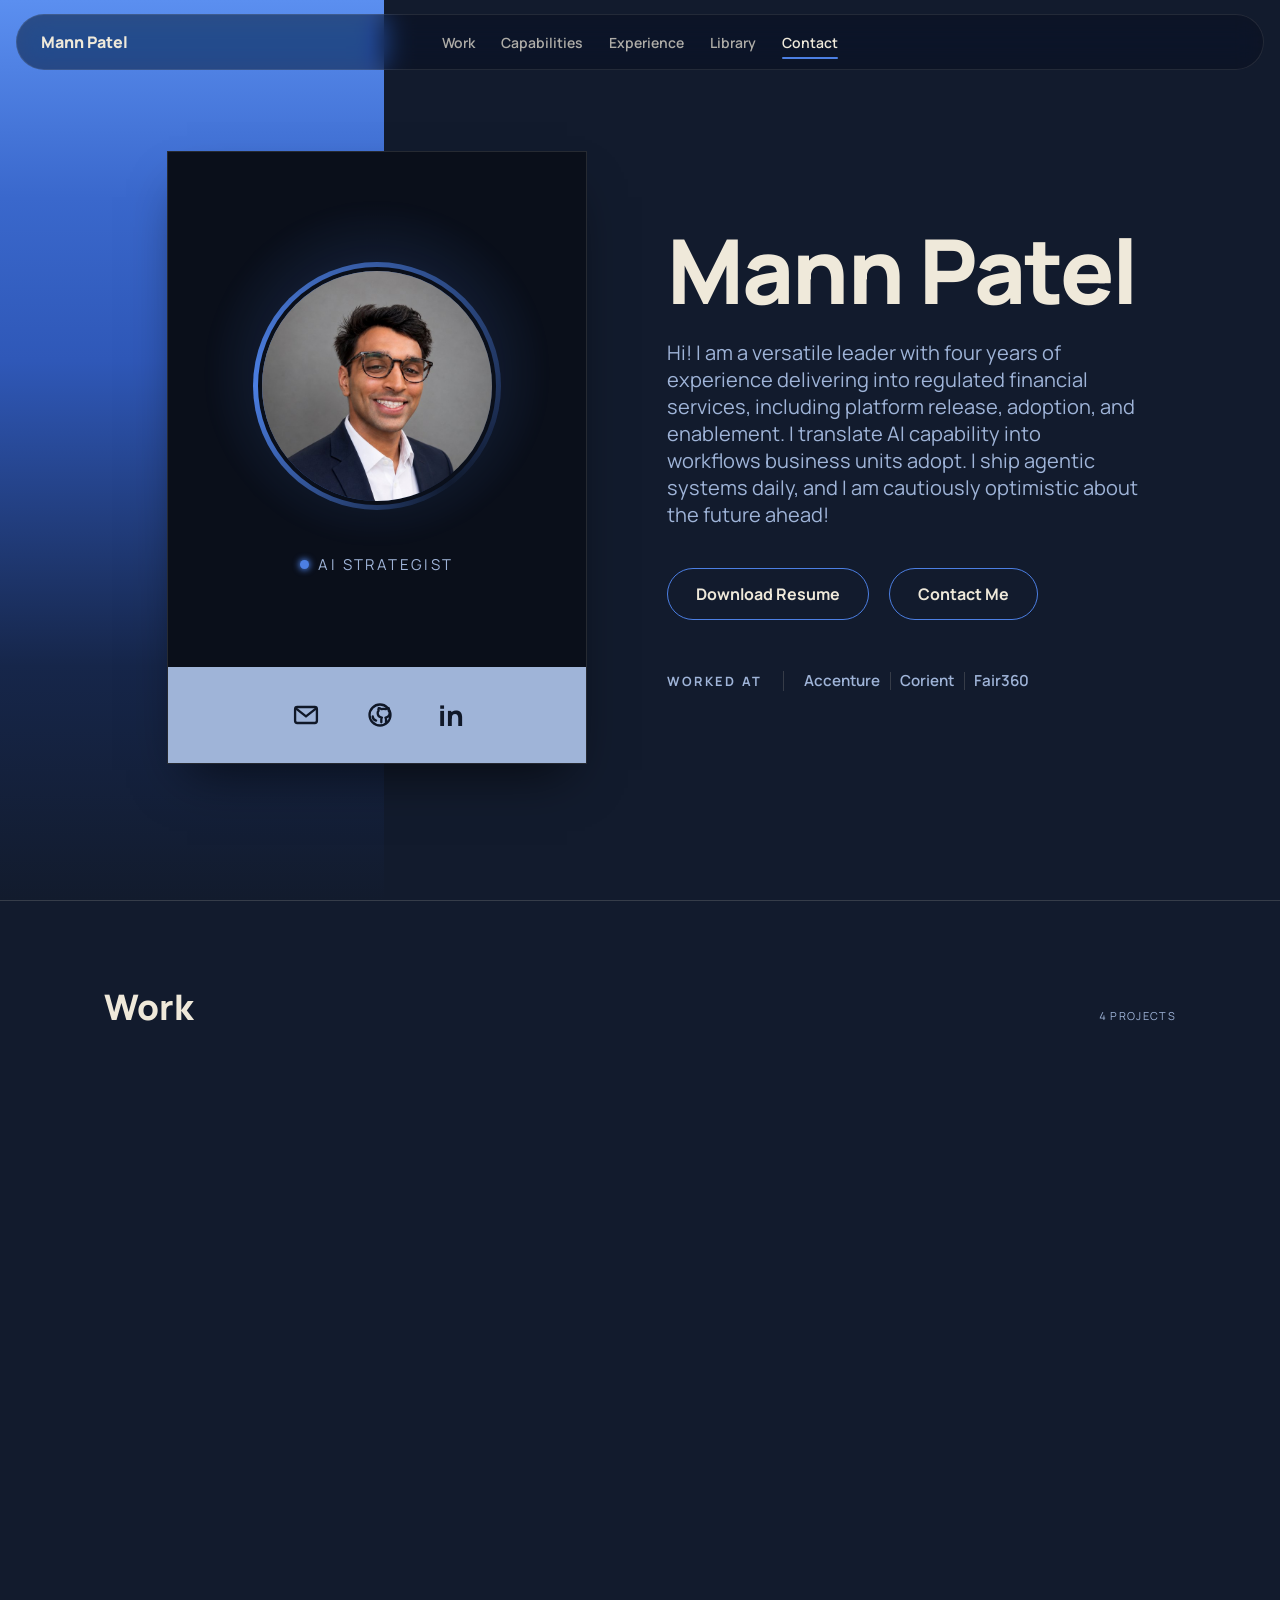
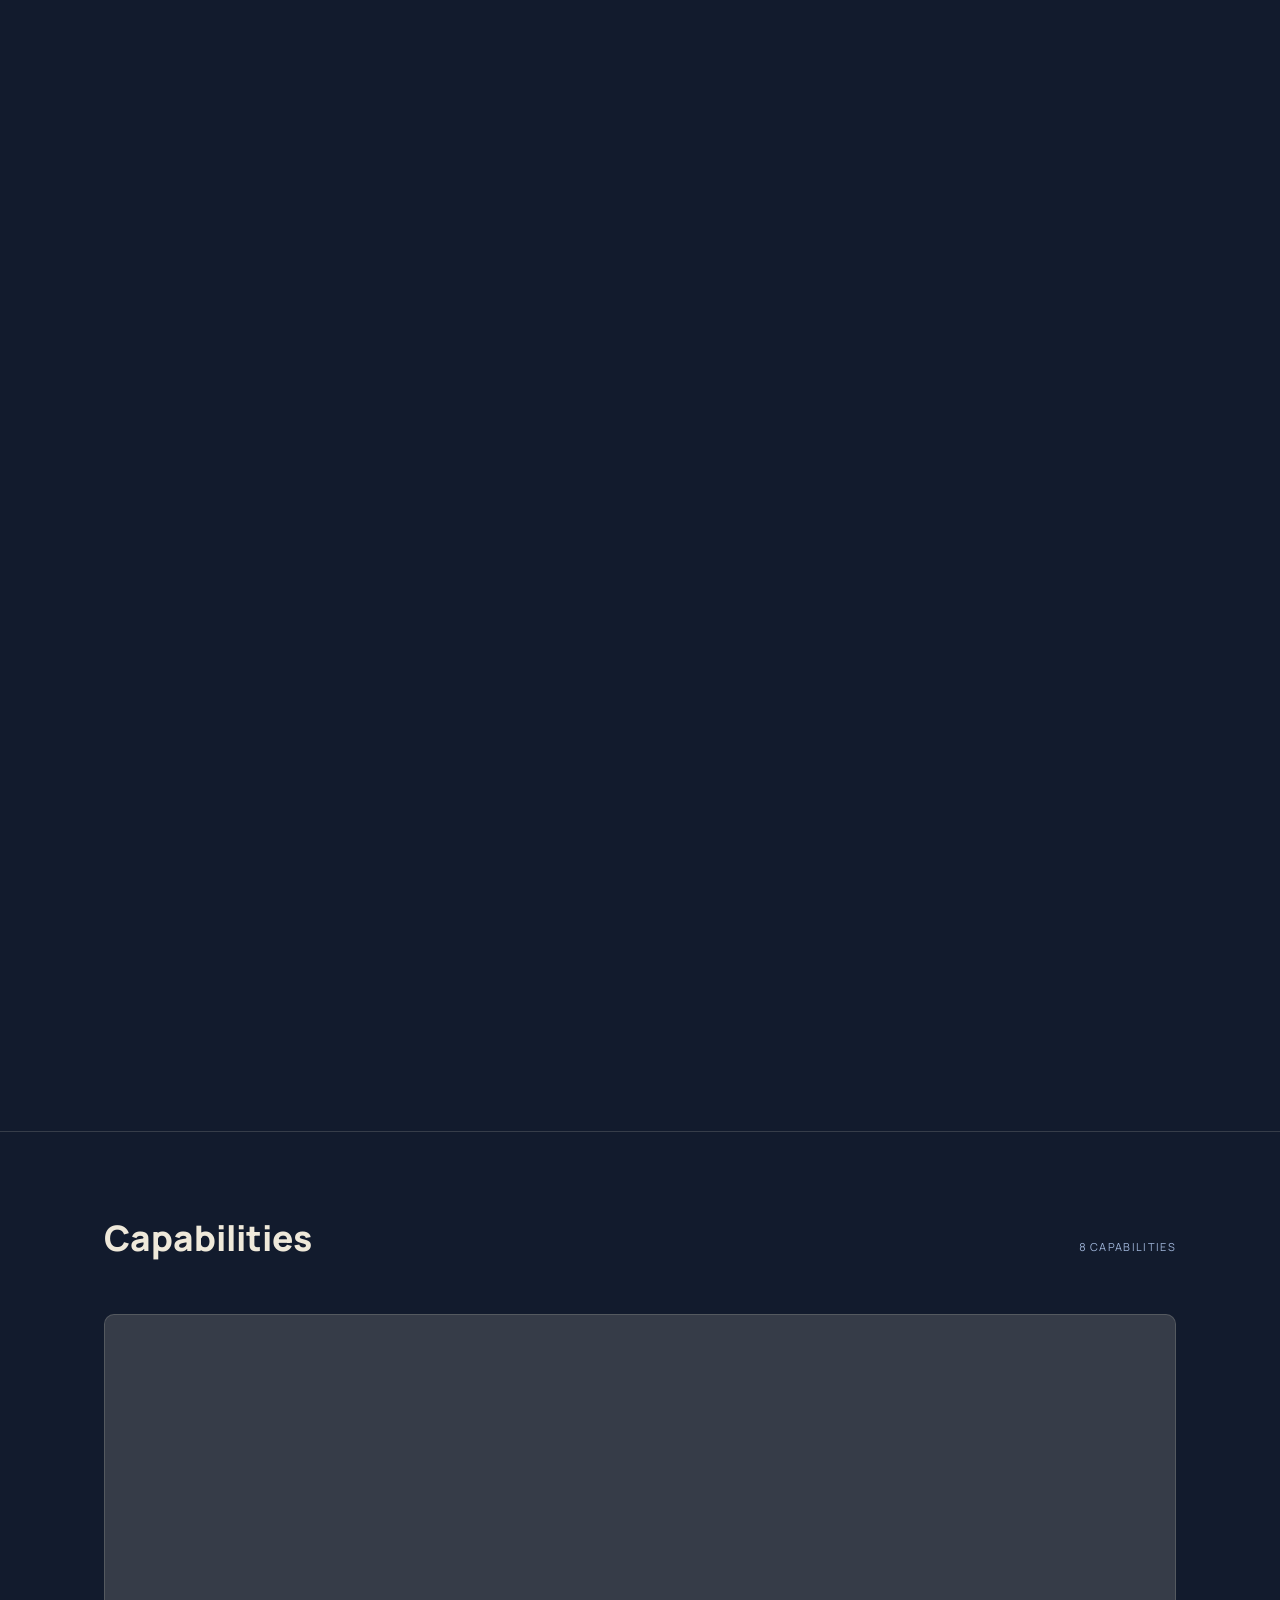
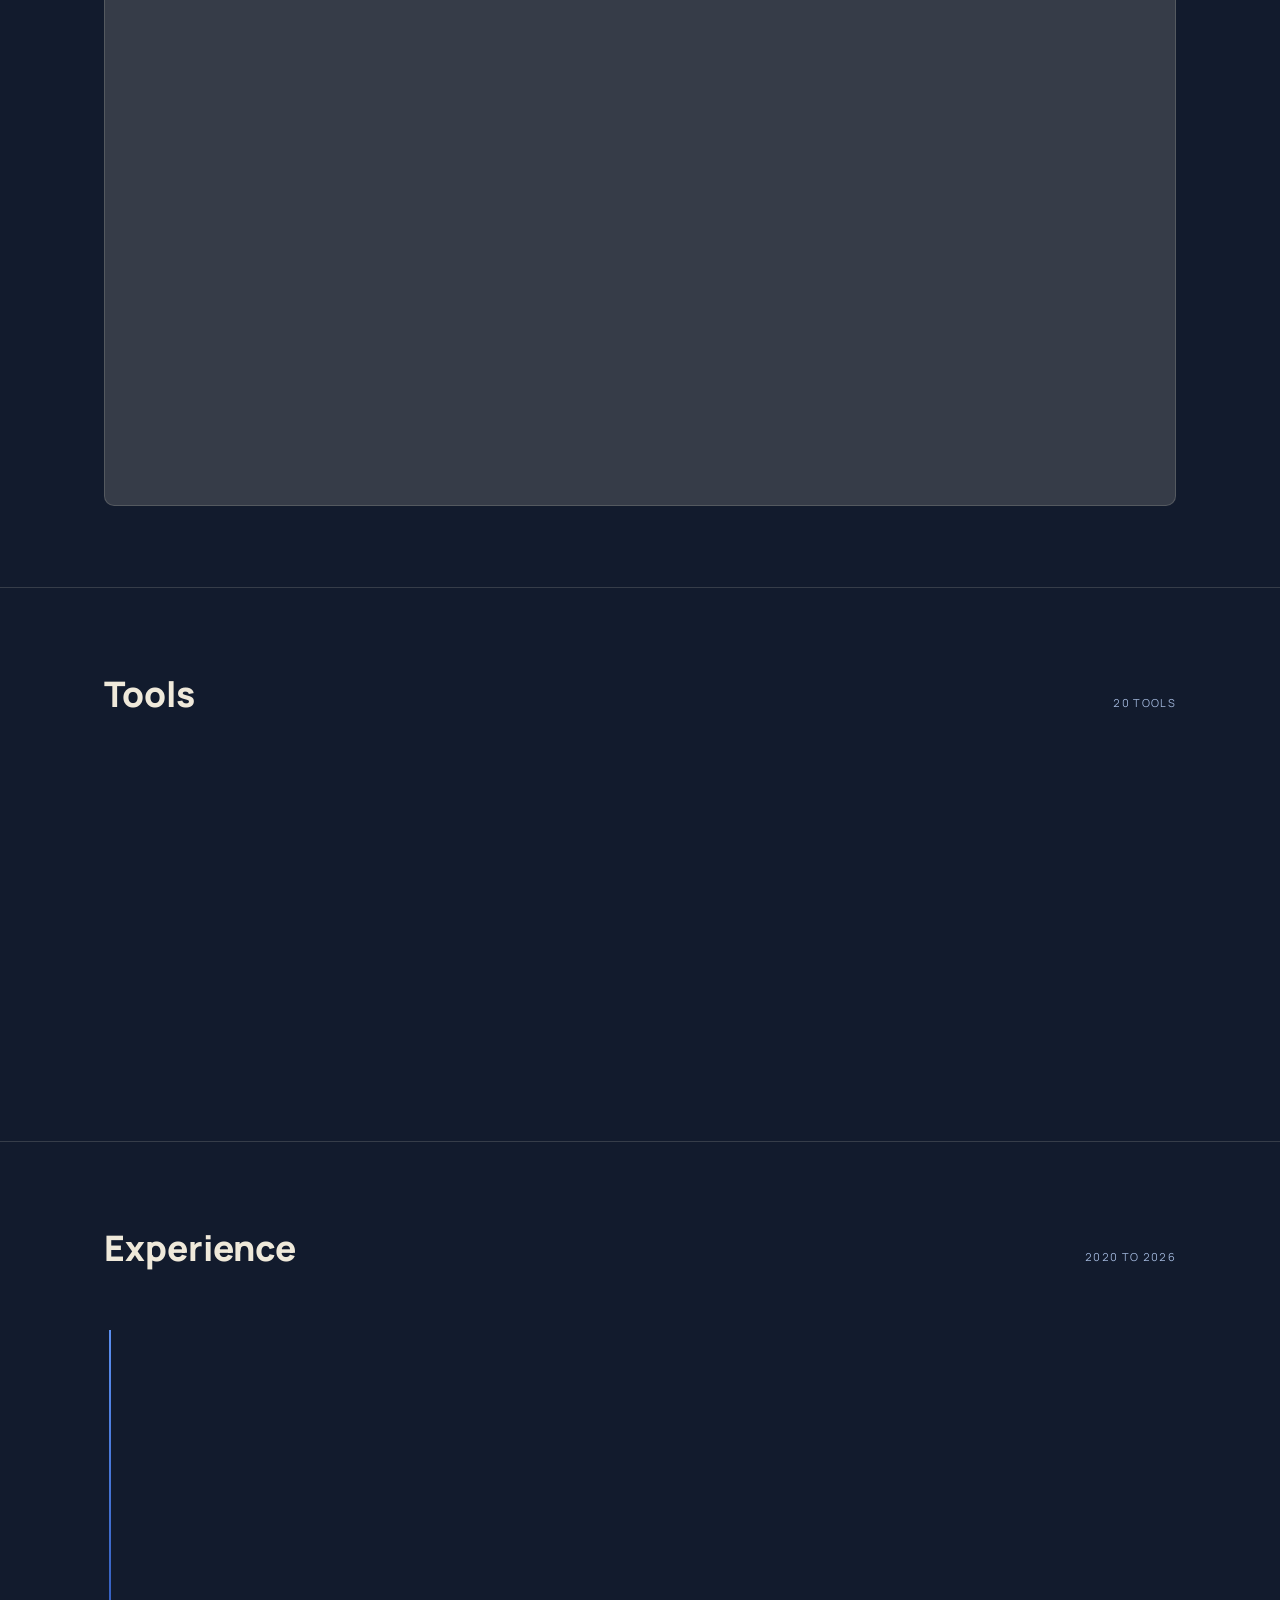
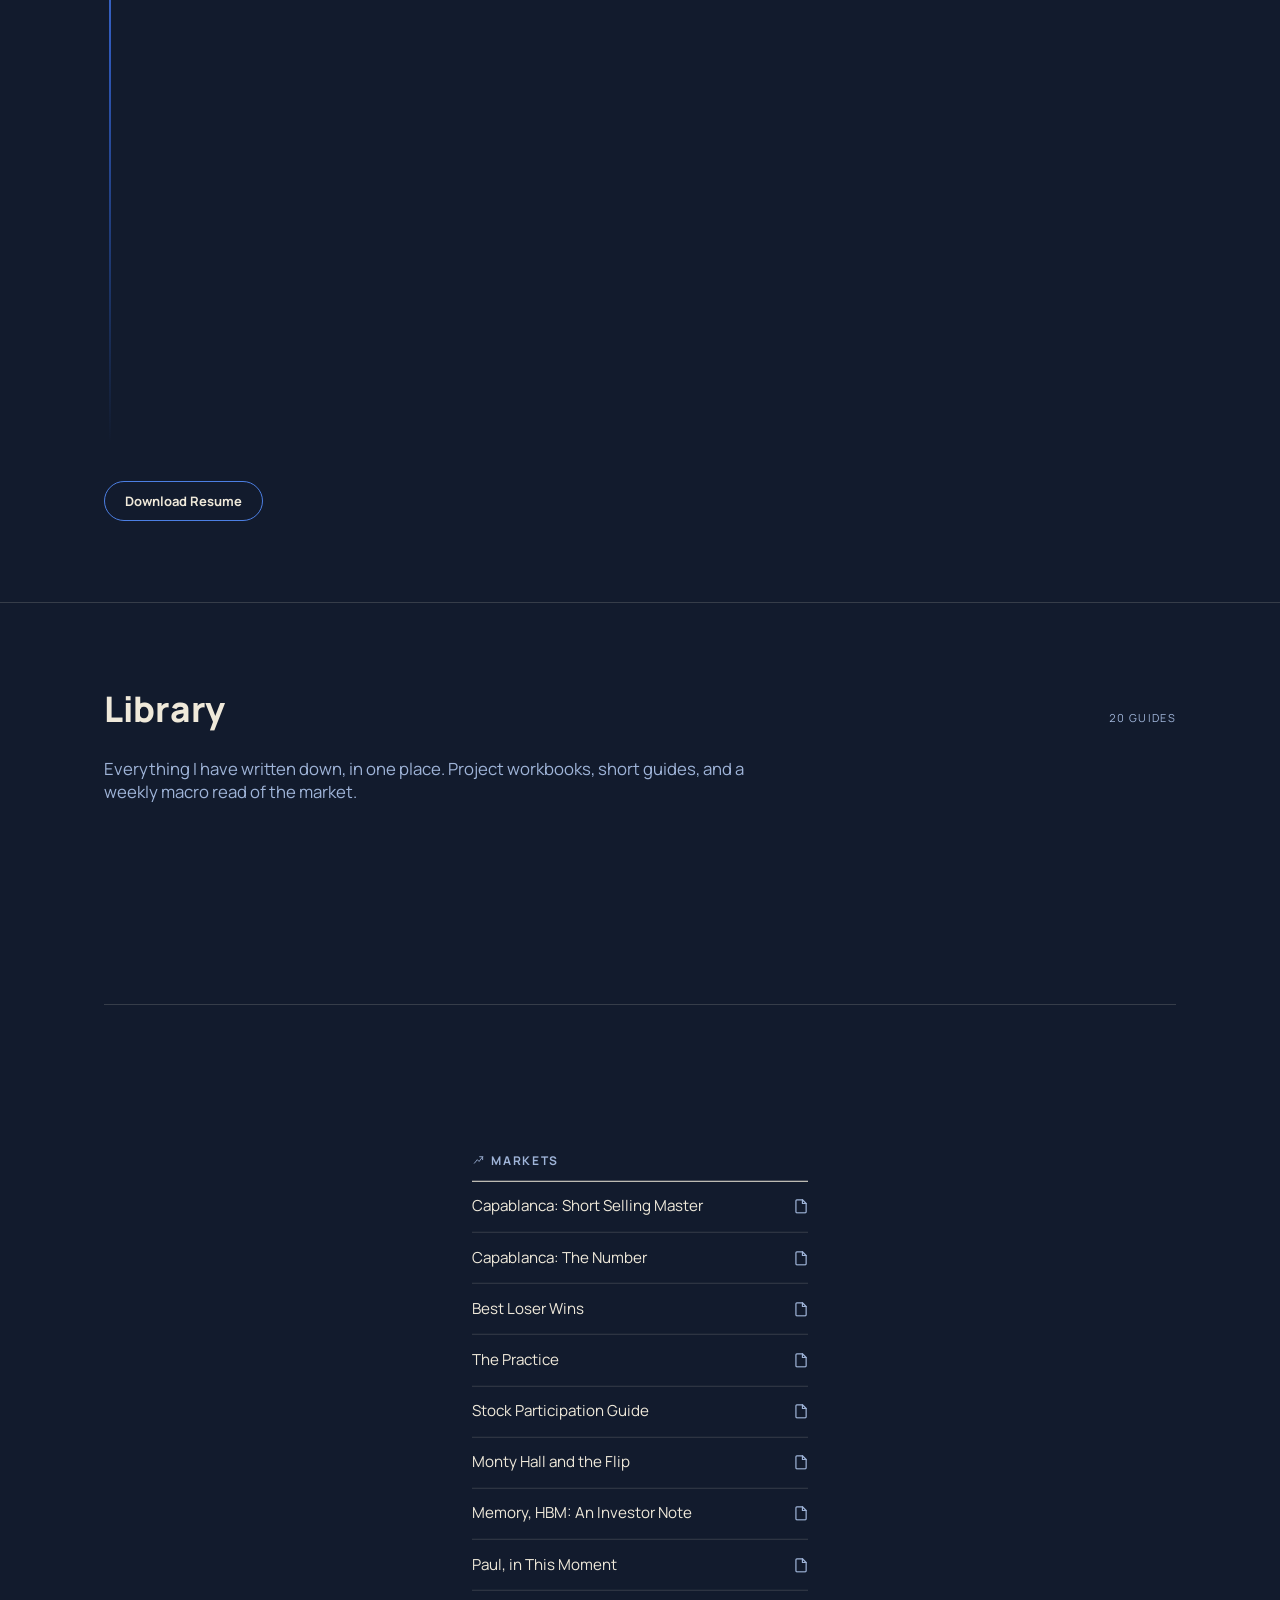
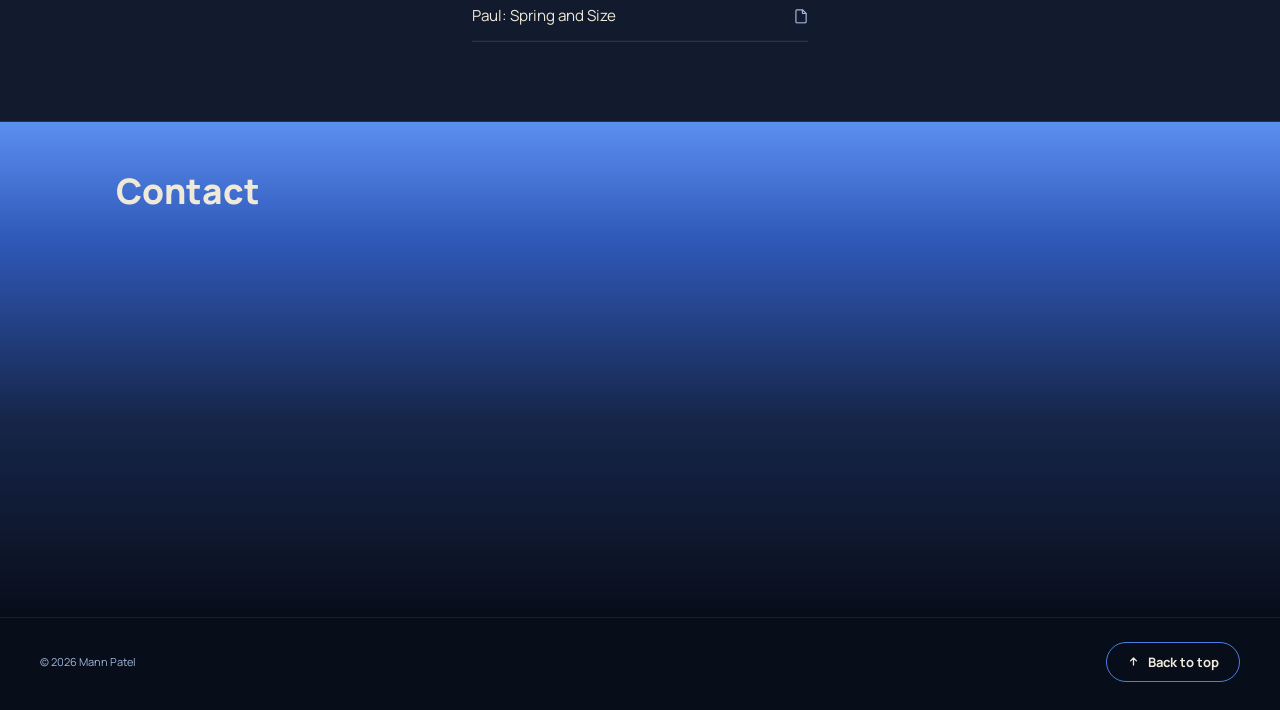
==== commit 688b9224: "mannp.com 11/23: Nov resume (no phone) behind all three Download Resume buttons; Experience Accentur" ====
--- a/index.html
+++ b/index.html
@@ -74,7 +74,7 @@
     <link rel="icon" type="image/png" sizes="512x512" href="/icon-ring-512.png" />
     <link rel="apple-touch-icon" href="/icon-ring-180.png" />
     <title>Mann Patel</title>
-    <script type="module" crossorigin src="/assets/index-BktV5ho2.js"></script>
+    <script type="module" crossorigin src="/assets/index-DjiuxMj3.js"></script>
     <link rel="stylesheet" crossorigin href="/assets/index-C_5R7pdp.css">
   </head>
   <body>
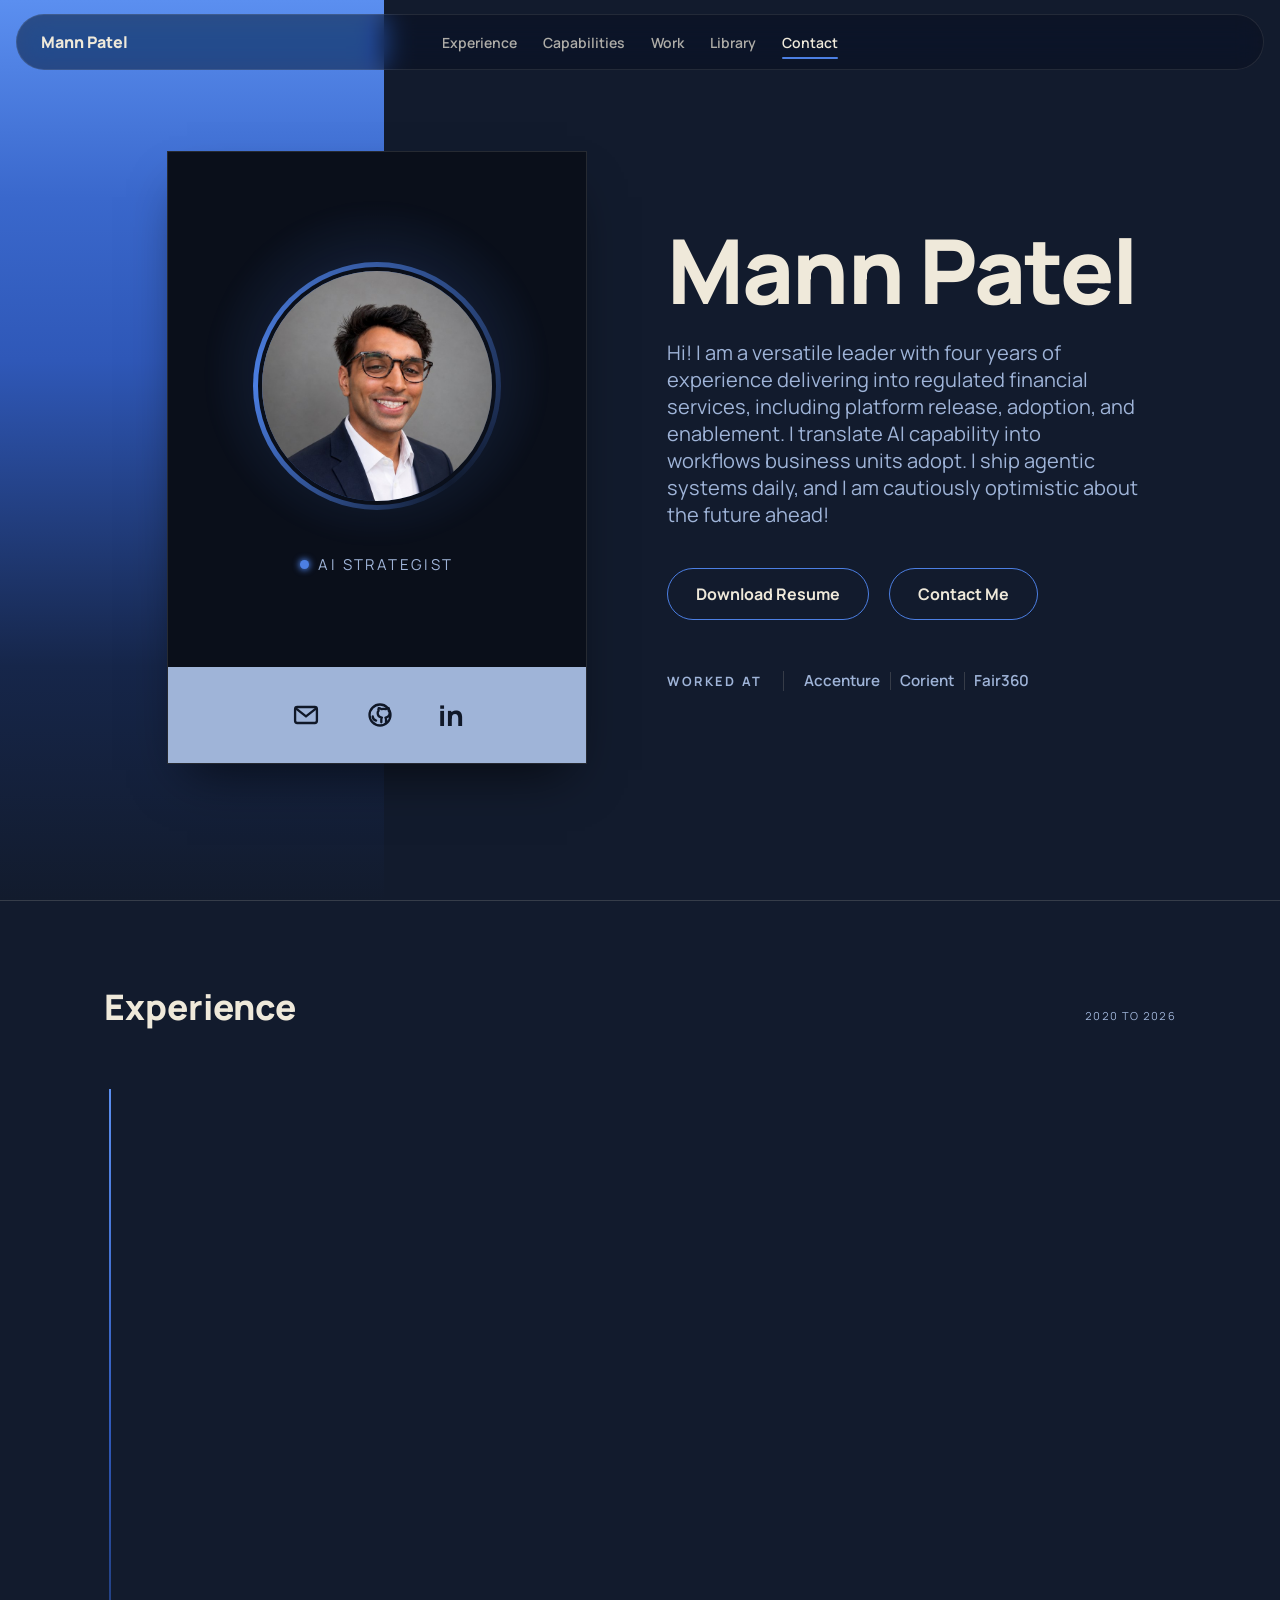
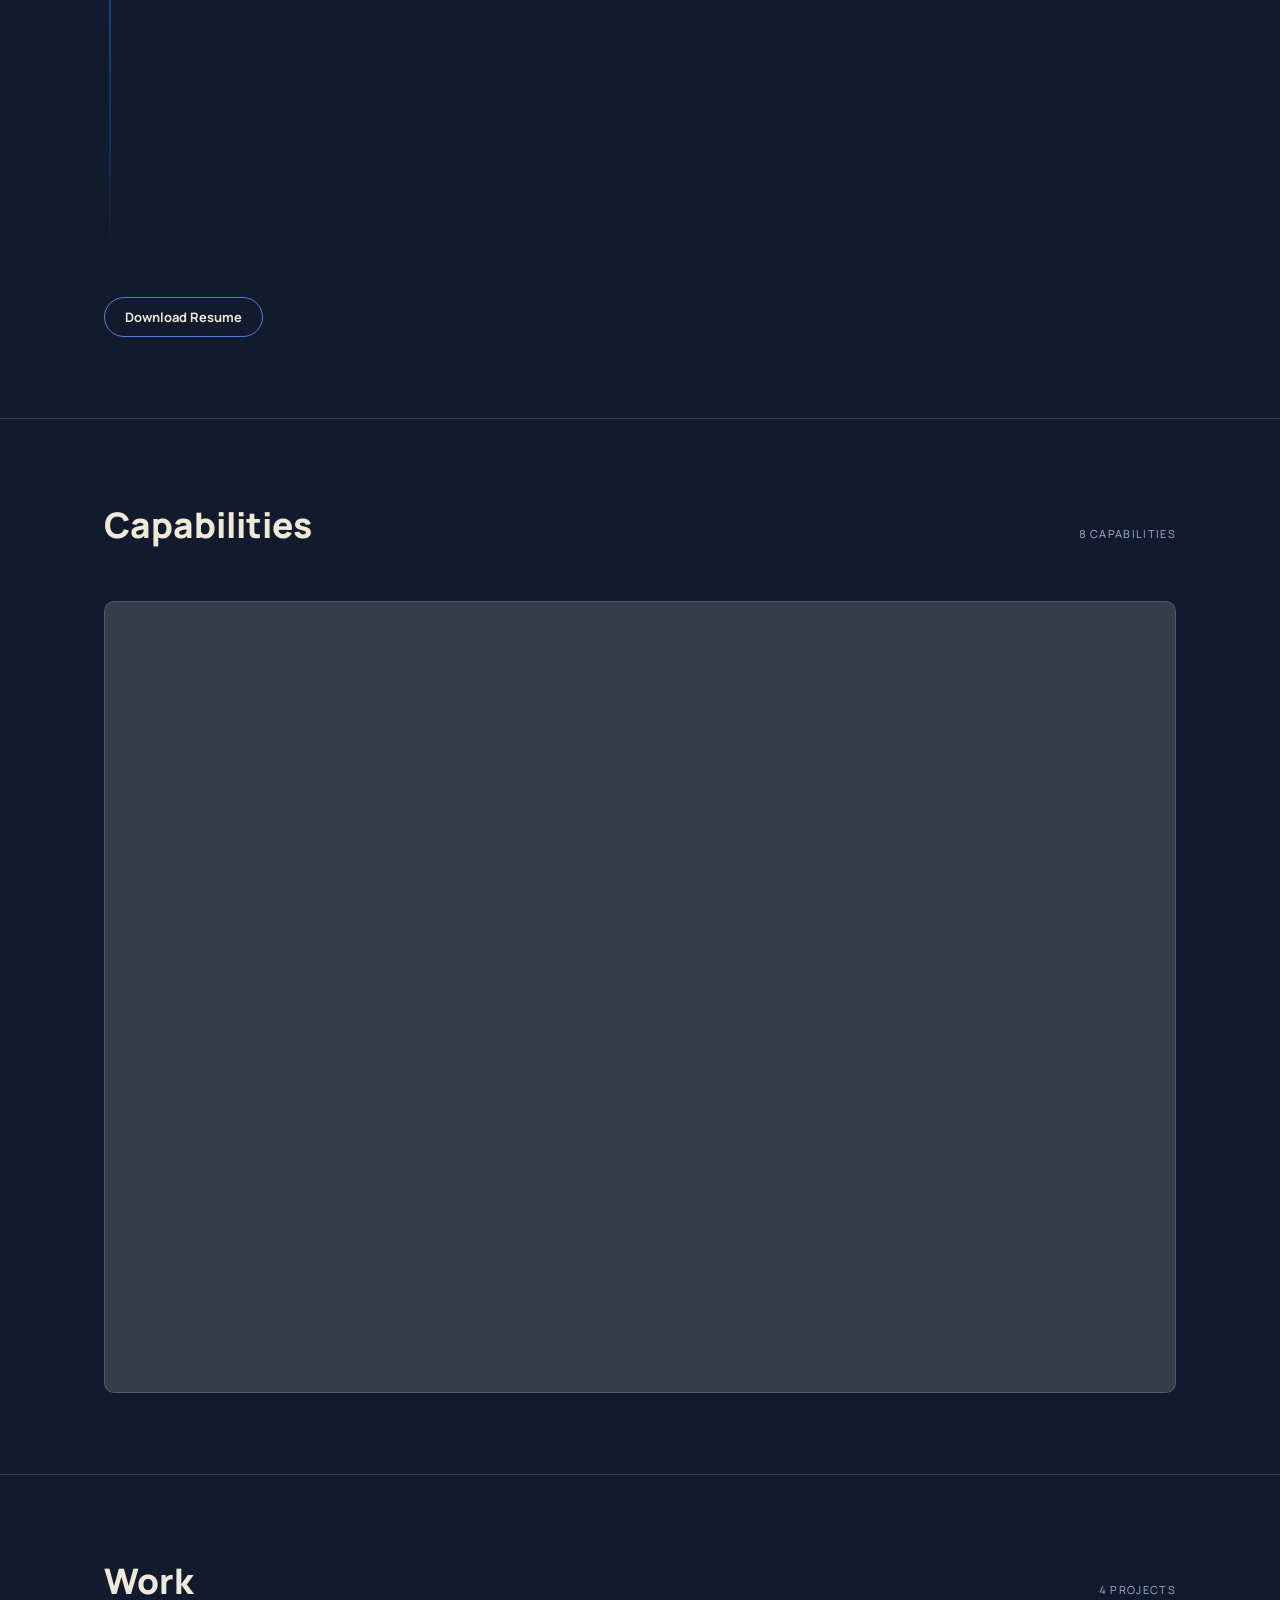
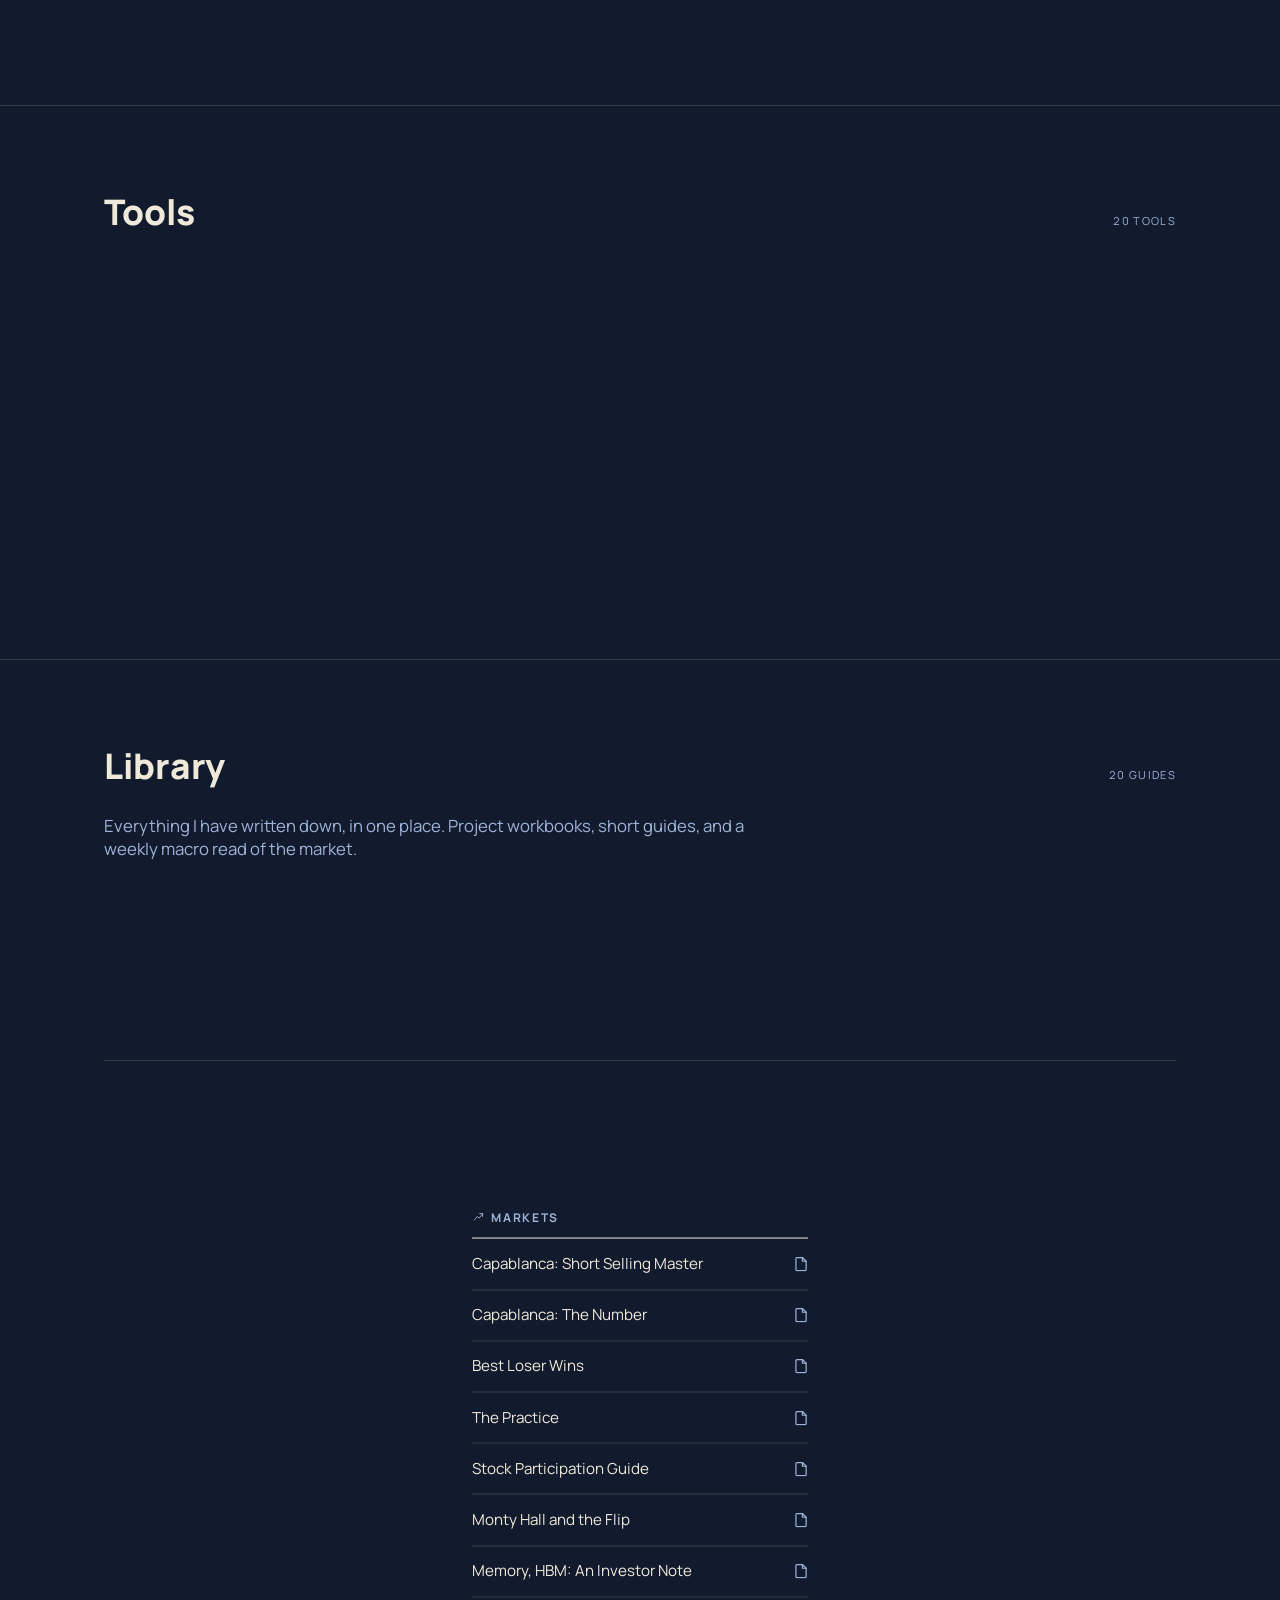
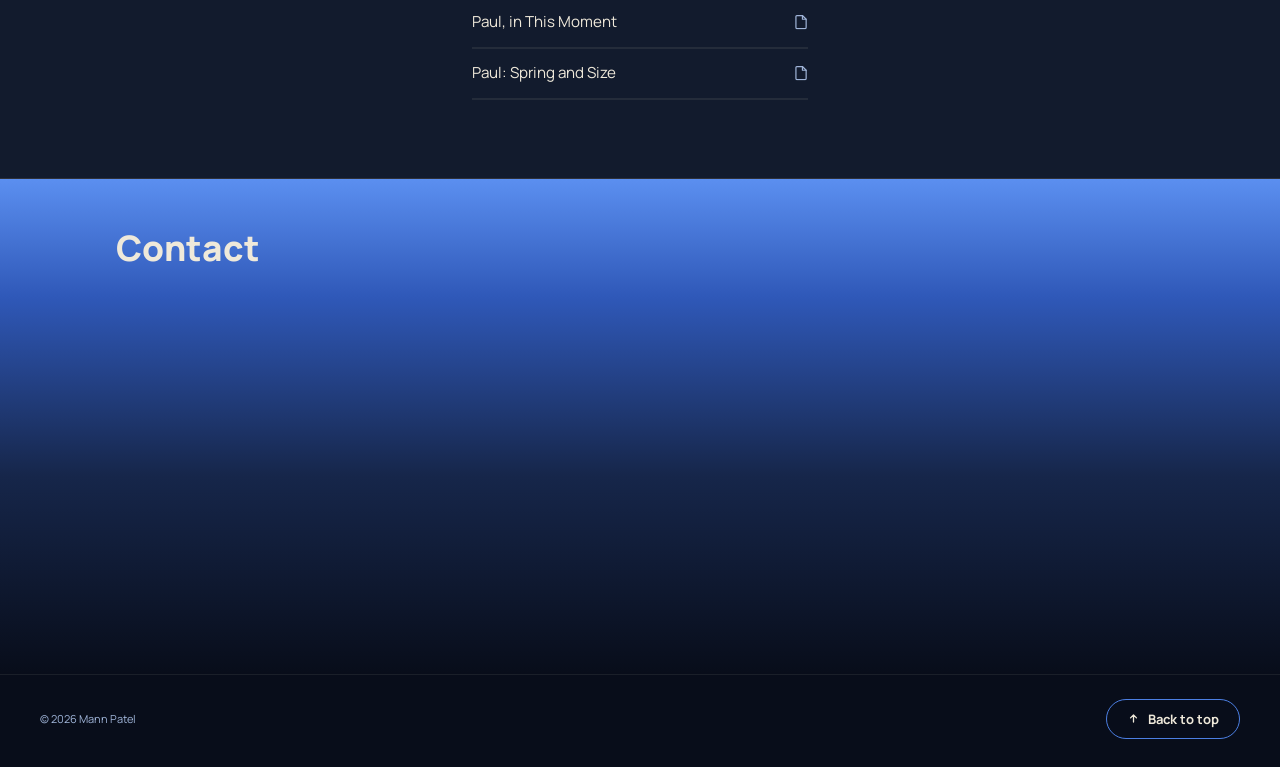
==== commit ca673269: "mannp.com 11/23: sections reordered (Experience, Capabilities, Work, Tools, Library, Contact) and th" ====
--- a/index.html
+++ b/index.html
@@ -74,7 +74,7 @@
     <link rel="icon" type="image/png" sizes="512x512" href="/icon-ring-512.png" />
     <link rel="apple-touch-icon" href="/icon-ring-180.png" />
     <title>Mann Patel</title>
-    <script type="module" crossorigin src="/assets/index-DjiuxMj3.js"></script>
+    <script type="module" crossorigin src="/assets/index-BrQIinnt.js"></script>
     <link rel="stylesheet" crossorigin href="/assets/index-C_5R7pdp.css">
   </head>
   <body>
